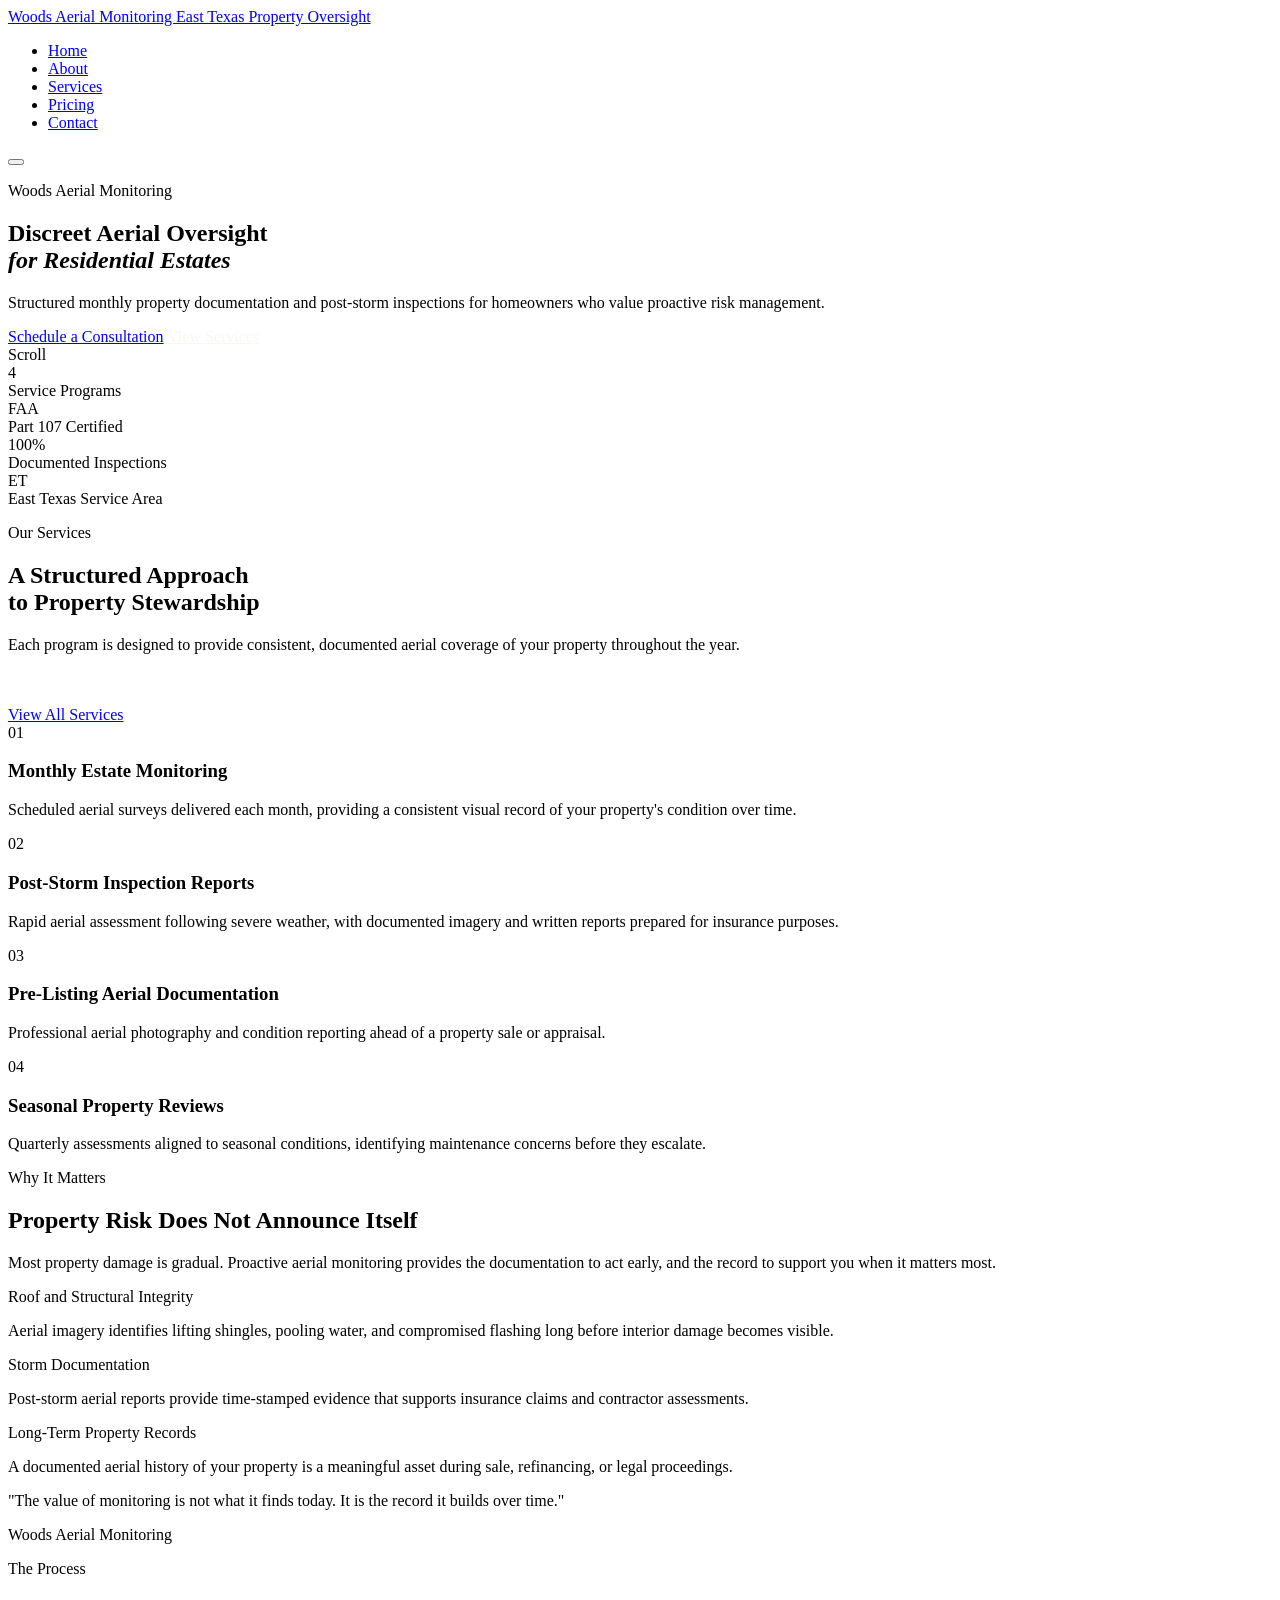
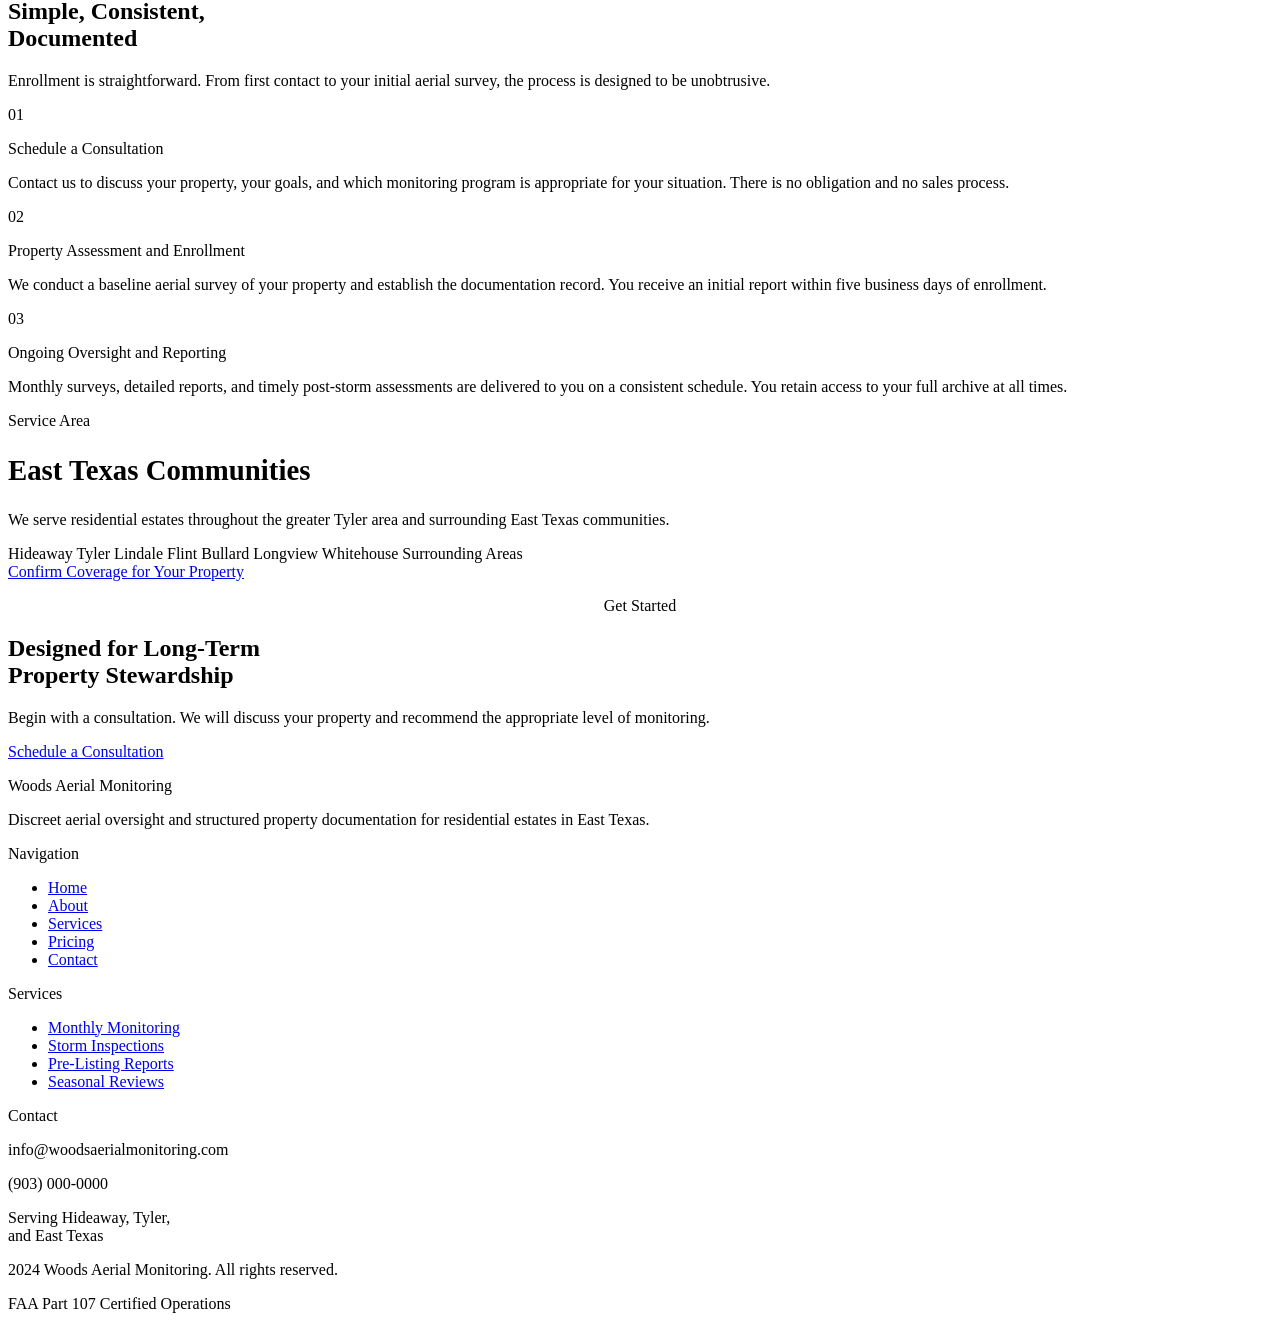
==== index.html @ ff358932 "Create index.html" ====
<!DOCTYPE html>
<html lang="en">
<head>
  <meta charset="UTF-8" />
  <meta name="viewport" content="width=device-width, initial-scale=1.0" />
  <title>Woods Aerial Monitoring | Aerial Property Oversight for East Texas Estates</title>
  <meta name="description" content="Structured monthly aerial monitoring, post-storm documentation, and estate-level property oversight for residential properties in East Texas." />
  <meta name="keywords" content="aerial property monitoring, drone inspection, East Texas, estate oversight, roof inspection, storm documentation" />
  <meta property="og:title" content="Woods Aerial Monitoring" />
  <meta property="og:description" content="Discreet aerial oversight for residential estates in East Texas." />
  <meta property="og:type" content="website" />
  <link rel="icon" type="image/svg+xml" href="data:image/svg+xml,<svg xmlns='http://www.w3.org/2000/svg' viewBox='0 0 32 32'><rect width='32' height='32' fill='%231a2332'/><text y='22' x='6' font-size='18' fill='%23f5f3ef' font-family='serif'>W</text></svg>" />
  <link rel="stylesheet" href="css/styles.css" />
</head>
<body>

  <!-- ============================================================
       NAVIGATION
       ============================================================ -->
  <nav class="site-nav" aria-label="Primary navigation">
    <div class="container">
      <div class="nav-inner">

        <a href="index.html" class="nav-logo">
          Woods Aerial Monitoring
          <span>East Texas Property Oversight</span>
        </a>

        <ul class="nav-links" role="list">
          <li><a href="index.html">Home</a></li>
          <li><a href="about.html">About</a></li>
          <li><a href="services.html">Services</a></li>
          <li><a href="pricing.html">Pricing</a></li>
          <li><a href="contact.html">Contact</a></li>
        </ul>

        <button class="nav-toggle" aria-label="Toggle navigation" aria-expanded="false">
          <span></span>
          <span></span>
          <span></span>
        </button>

      </div>
    </div>
  </nav>

  <!-- ============================================================
       HERO
       ============================================================ -->
  <section class="hero">
    <div class="container">
      <div class="hero-content">

        <p class="hero-eyebrow">Woods Aerial Monitoring</p>

        <h1 class="hero-headline">
          Discreet Aerial Oversight<br />
          <em>for Residential Estates</em>
        </h1>

        <p class="hero-sub">
          Structured monthly property documentation and post-storm inspections
          for homeowners who value proactive risk management.
        </p>

        <div class="hero-cta">
          <a href="contact.html" class="btn btn-light">Schedule a Consultation</a>
          <a href="services.html" class="btn btn-light" style="border-color: rgba(255,255,255,0.25); color: rgba(245,243,239,0.65);">View Services</a>
        </div>

      </div>
    </div>

    <div class="hero-scroll" aria-hidden="true">
      <div class="hero-scroll-line"></div>
      <span>Scroll</span>
    </div>
  </section>

  <!-- ============================================================
       OVERVIEW STRIP
       ============================================================ -->
  <section class="overview-strip">
    <div class="container">
      <div class="overview-grid stagger">

        <div class="overview-item">
          <div class="overview-number">4</div>
          <div class="overview-label">Service Programs</div>
        </div>

        <div class="overview-item">
          <div class="overview-number">FAA</div>
          <div class="overview-label">Part 107 Certified</div>
        </div>

        <div class="overview-item">
          <div class="overview-number">100%</div>
          <div class="overview-label">Documented Inspections</div>
        </div>

        <div class="overview-item">
          <div class="overview-number">ET</div>
          <div class="overview-label">East Texas Service Area</div>
        </div>

      </div>
    </div>
  </section>

  <!-- ============================================================
       SERVICES OVERVIEW
       ============================================================ -->
  <section class="services-summary">
    <div class="container">

      <div class="fade-up">
        <p class="section-label">Our Services</p>
        <div class="rule"></div>
        <h2 class="section-heading">A Structured Approach<br />to Property Stewardship</h2>
        <p class="section-subtext">
          Each program is designed to provide consistent, documented aerial
          coverage of your property throughout the year.
        </p>
        <br /><br />
        <a href="services.html" class="btn">View All Services</a>
      </div>

      <div class="services-grid stagger">

        <div class="service-card">
          <span class="service-card-number">01</span>
          <h3 class="service-card-title">Monthly Estate Monitoring</h3>
          <p class="service-card-desc">
            Scheduled aerial surveys delivered each month, providing a
            consistent visual record of your property's condition over time.
          </p>
        </div>

        <div class="service-card">
          <span class="service-card-number">02</span>
          <h3 class="service-card-title">Post-Storm Inspection Reports</h3>
          <p class="service-card-desc">
            Rapid aerial assessment following severe weather, with documented
            imagery and written reports prepared for insurance purposes.
          </p>
        </div>

        <div class="service-card">
          <span class="service-card-number">03</span>
          <h3 class="service-card-title">Pre-Listing Aerial Documentation</h3>
          <p class="service-card-desc">
            Professional aerial photography and condition reporting ahead of
            a property sale or appraisal.
          </p>
        </div>

        <div class="service-card">
          <span class="service-card-number">04</span>
          <h3 class="service-card-title">Seasonal Property Reviews</h3>
          <p class="service-card-desc">
            Quarterly assessments aligned to seasonal conditions, identifying
            maintenance concerns before they escalate.
          </p>
        </div>

      </div>

    </div>
  </section>

  <!-- ============================================================
       WHY MONITORING MATTERS
       ============================================================ -->
  <section class="why-matters">
    <div class="container">
      <div class="why-grid">

        <div class="fade-up">
          <p class="section-label">Why It Matters</p>
          <div class="rule"></div>
          <h2 class="section-heading">Property Risk Does Not Announce Itself</h2>
          <p class="section-subtext">
            Most property damage is gradual. Proactive aerial monitoring
            provides the documentation to act early, and the record to support
            you when it matters most.
          </p>

          <div class="why-points">

            <div class="why-point">
              <div class="why-point-marker"></div>
              <div>
                <p class="why-point-title">Roof and Structural Integrity</p>
                <p class="why-point-text">
                  Aerial imagery identifies lifting shingles, pooling water, and
                  compromised flashing long before interior damage becomes visible.
                </p>
              </div>
            </div>

            <div class="why-point">
              <div class="why-point-marker"></div>
              <div>
                <p class="why-point-title">Storm Documentation</p>
                <p class="why-point-text">
                  Post-storm aerial reports provide time-stamped evidence that
                  supports insurance claims and contractor assessments.
                </p>
              </div>
            </div>

            <div class="why-point">
              <div class="why-point-marker"></div>
              <div>
                <p class="why-point-title">Long-Term Property Records</p>
                <p class="why-point-text">
                  A documented aerial history of your property is a meaningful
                  asset during sale, refinancing, or legal proceedings.
                </p>
              </div>
            </div>

          </div>
        </div>

        <div class="why-visual fade-in">
          <div class="why-quote">
            <p class="why-quote-text">
              "The value of monitoring is not what it finds today.
              It is the record it builds over time."
            </p>
            <p class="why-quote-attr">Woods Aerial Monitoring</p>
          </div>
        </div>

      </div>
    </div>
  </section>

  <!-- ============================================================
       HOW IT WORKS
       ============================================================ -->
  <section class="how-it-works">
    <div class="container">

      <div class="fade-up">
        <p class="section-label">The Process</p>
        <div class="rule"></div>
        <h2 class="section-heading">Simple, Consistent,<br />Documented</h2>
        <p class="section-subtext">
          Enrollment is straightforward. From first contact to your initial
          aerial survey, the process is designed to be unobtrusive.
        </p>
      </div>

      <div class="steps stagger">

        <div class="step">
          <div class="step-num">01</div>
          <div>
            <p class="step-title">Schedule a Consultation</p>
            <p class="step-text">
              Contact us to discuss your property, your goals, and which
              monitoring program is appropriate for your situation. There is no
              obligation and no sales process.
            </p>
          </div>
        </div>

        <div class="step">
          <div class="step-num">02</div>
          <div>
            <p class="step-title">Property Assessment and Enrollment</p>
            <p class="step-text">
              We conduct a baseline aerial survey of your property and establish
              the documentation record. You receive an initial report within five
              business days of enrollment.
            </p>
          </div>
        </div>

        <div class="step">
          <div class="step-num">03</div>
          <div>
            <p class="step-title">Ongoing Oversight and Reporting</p>
            <p class="step-text">
              Monthly surveys, detailed reports, and timely post-storm
              assessments are delivered to you on a consistent schedule. You
              retain access to your full archive at all times.
            </p>
          </div>
        </div>

      </div>

    </div>
  </section>

  <!-- ============================================================
       SERVICE AREA
       ============================================================ -->
  <section class="service-area">
    <div class="container">
      <div class="service-area-inner fade-up">

        <div>
          <p class="section-label">Service Area</p>
          <div class="rule"></div>
          <h2 class="section-heading" style="font-size: 1.8rem;">East Texas Communities</h2>
          <p class="section-subtext">
            We serve residential estates throughout the greater Tyler area and
            surrounding East Texas communities.
          </p>
          <div class="service-area-communities">
            <span class="community-tag">Hideaway</span>
            <span class="community-tag">Tyler</span>
            <span class="community-tag">Lindale</span>
            <span class="community-tag">Flint</span>
            <span class="community-tag">Bullard</span>
            <span class="community-tag">Longview</span>
            <span class="community-tag">Whitehouse</span>
            <span class="community-tag">Surrounding Areas</span>
          </div>
        </div>

        <div>
          <a href="contact.html" class="btn">Confirm Coverage for Your Property</a>
        </div>

      </div>
    </div>
  </section>

  <!-- ============================================================
       HOME CTA
       ============================================================ -->
  <section class="home-cta">
    <div class="container fade-up">
      <p class="section-label" style="text-align:center;">Get Started</p>
      <h2 class="section-heading">Designed for Long-Term<br />Property Stewardship</h2>
      <p class="section-subtext">
        Begin with a consultation. We will discuss your property and
        recommend the appropriate level of monitoring.
      </p>
      <a href="contact.html" class="btn btn-light">Schedule a Consultation</a>
    </div>
  </section>

  <!-- ============================================================
       FOOTER
       ============================================================ -->
  <footer class="site-footer">
    <div class="container">

      <div class="footer-top">

        <div>
          <p class="footer-brand">Woods Aerial Monitoring</p>
          <p class="footer-tagline">
            Discreet aerial oversight and structured property documentation
            for residential estates in East Texas.
          </p>
        </div>

        <div>
          <p class="footer-col-heading">Navigation</p>
          <ul class="footer-links">
            <li><a href="index.html">Home</a></li>
            <li><a href="about.html">About</a></li>
            <li><a href="services.html">Services</a></li>
            <li><a href="pricing.html">Pricing</a></li>
            <li><a href="contact.html">Contact</a></li>
          </ul>
        </div>

        <div>
          <p class="footer-col-heading">Services</p>
          <ul class="footer-links">
            <li><a href="services.html">Monthly Monitoring</a></li>
            <li><a href="services.html">Storm Inspections</a></li>
            <li><a href="services.html">Pre-Listing Reports</a></li>
            <li><a href="services.html">Seasonal Reviews</a></li>
          </ul>
        </div>

        <div>
          <p class="footer-col-heading">Contact</p>
          <p class="footer-contact-item">info@woodsaerialmonitoring.com</p>
          <p class="footer-contact-item">(903) 000-0000</p>
          <p class="footer-contact-item">Serving Hideaway, Tyler,<br />and East Texas</p>
        </div>

      </div>

      <div class="footer-bottom">
        <p class="footer-copy">2024 Woods Aerial Monitoring. All rights reserved.</p>
        <p class="footer-cert">FAA Part 107 Certified Operations</p>
      </div>

    </div>
  </footer>

  <script src="js/main.js"></script>
</body>
</html>
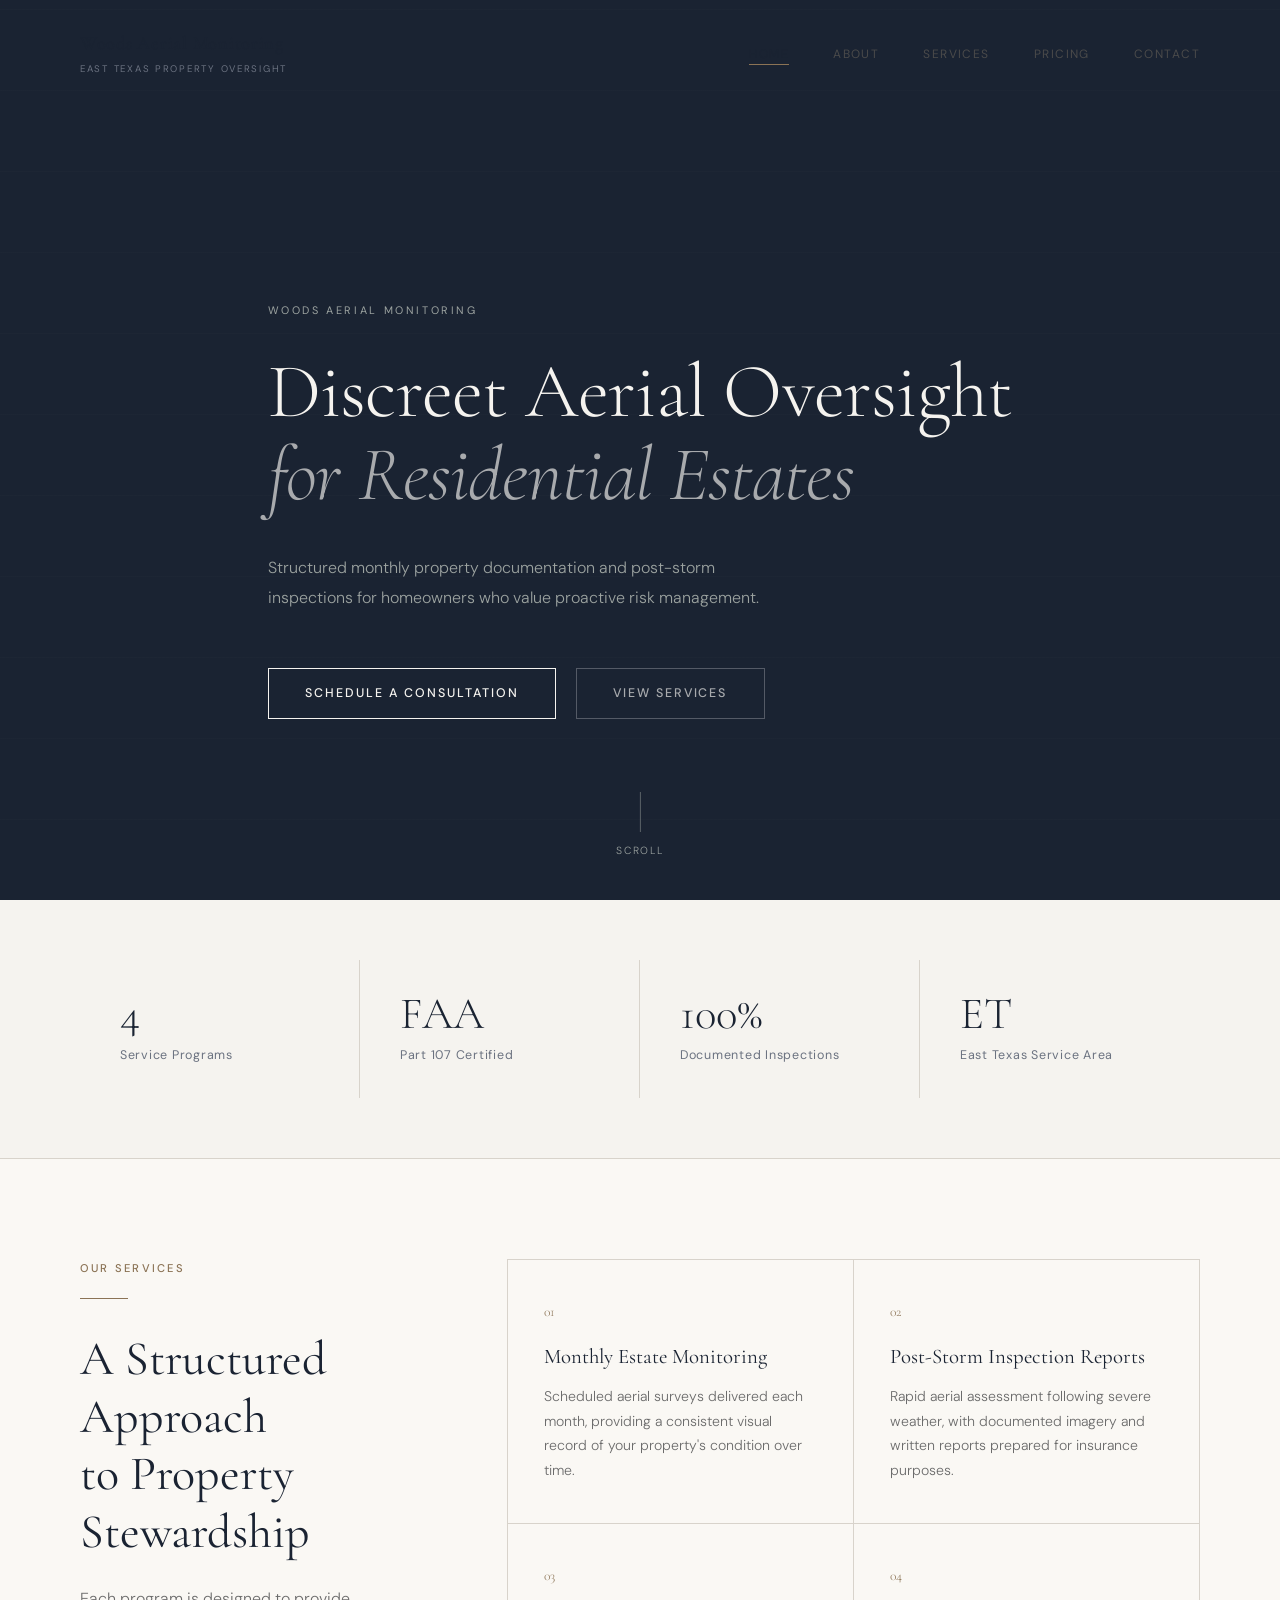
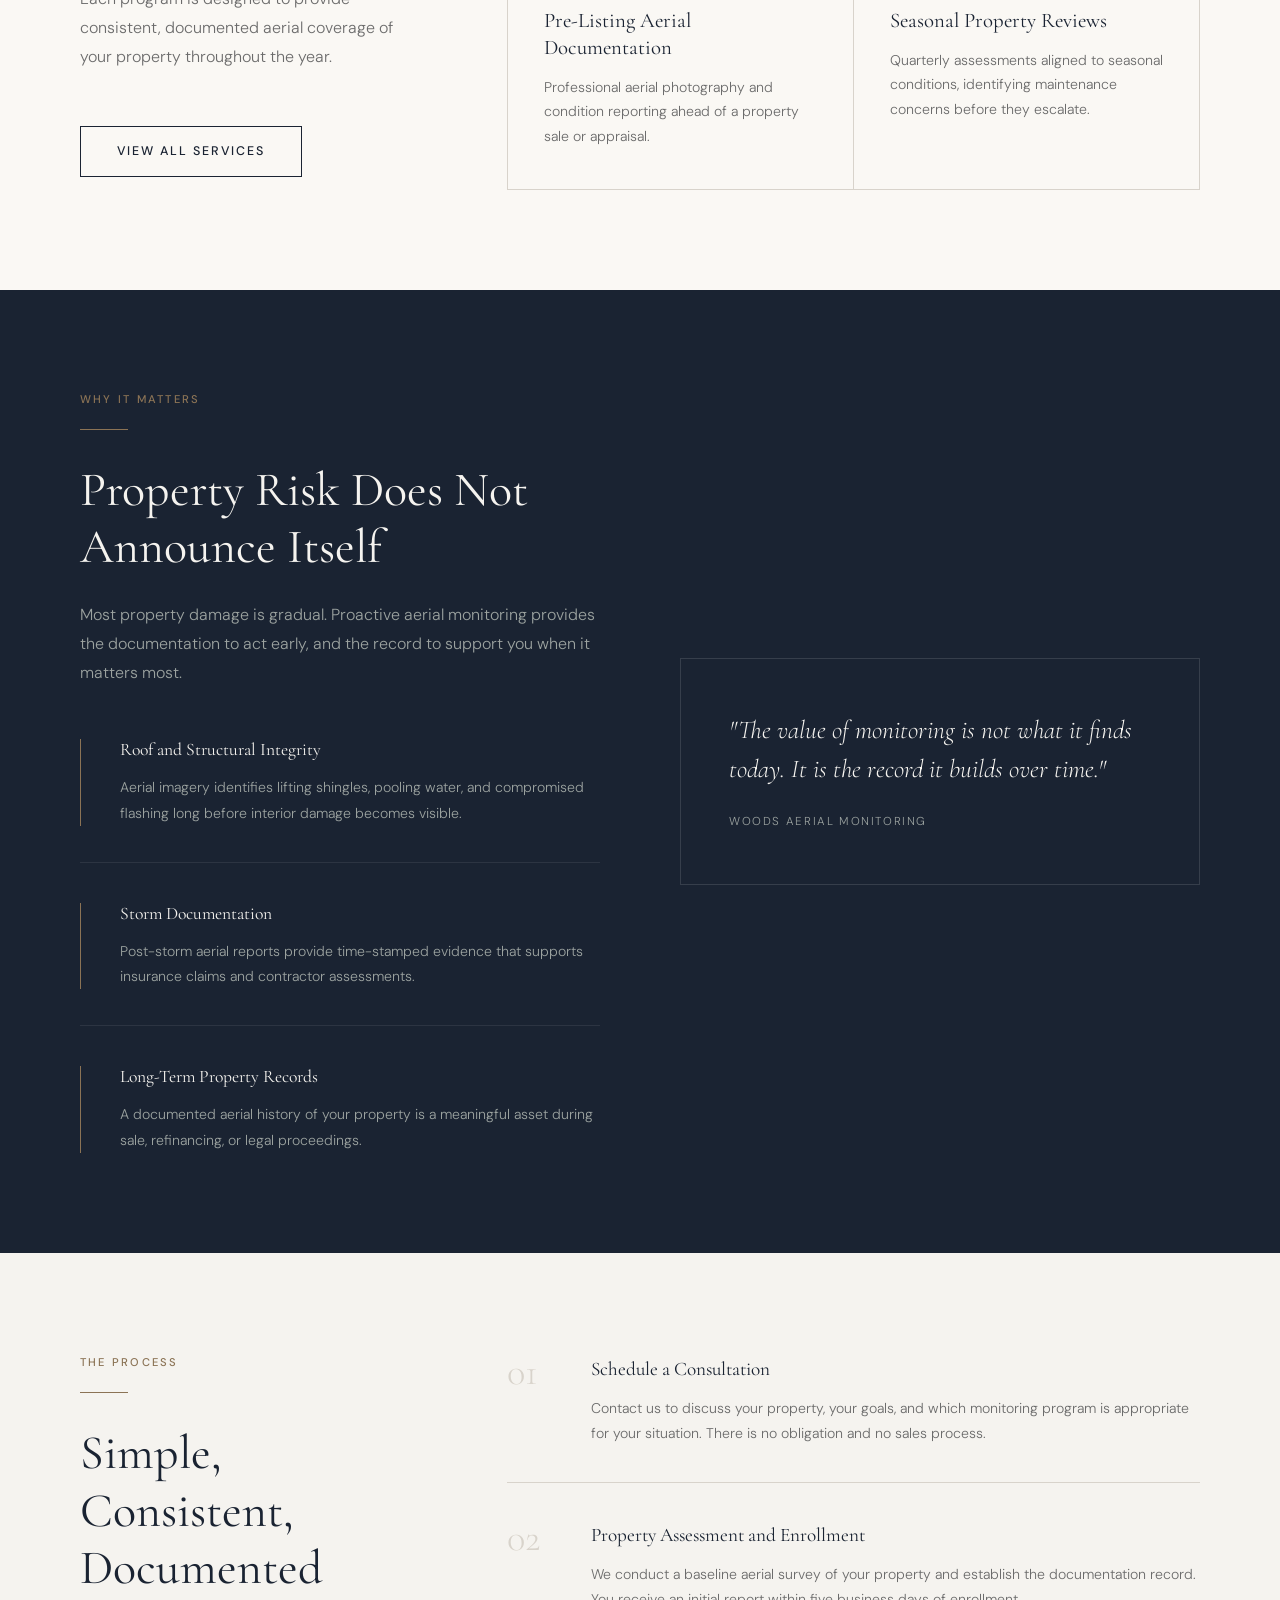
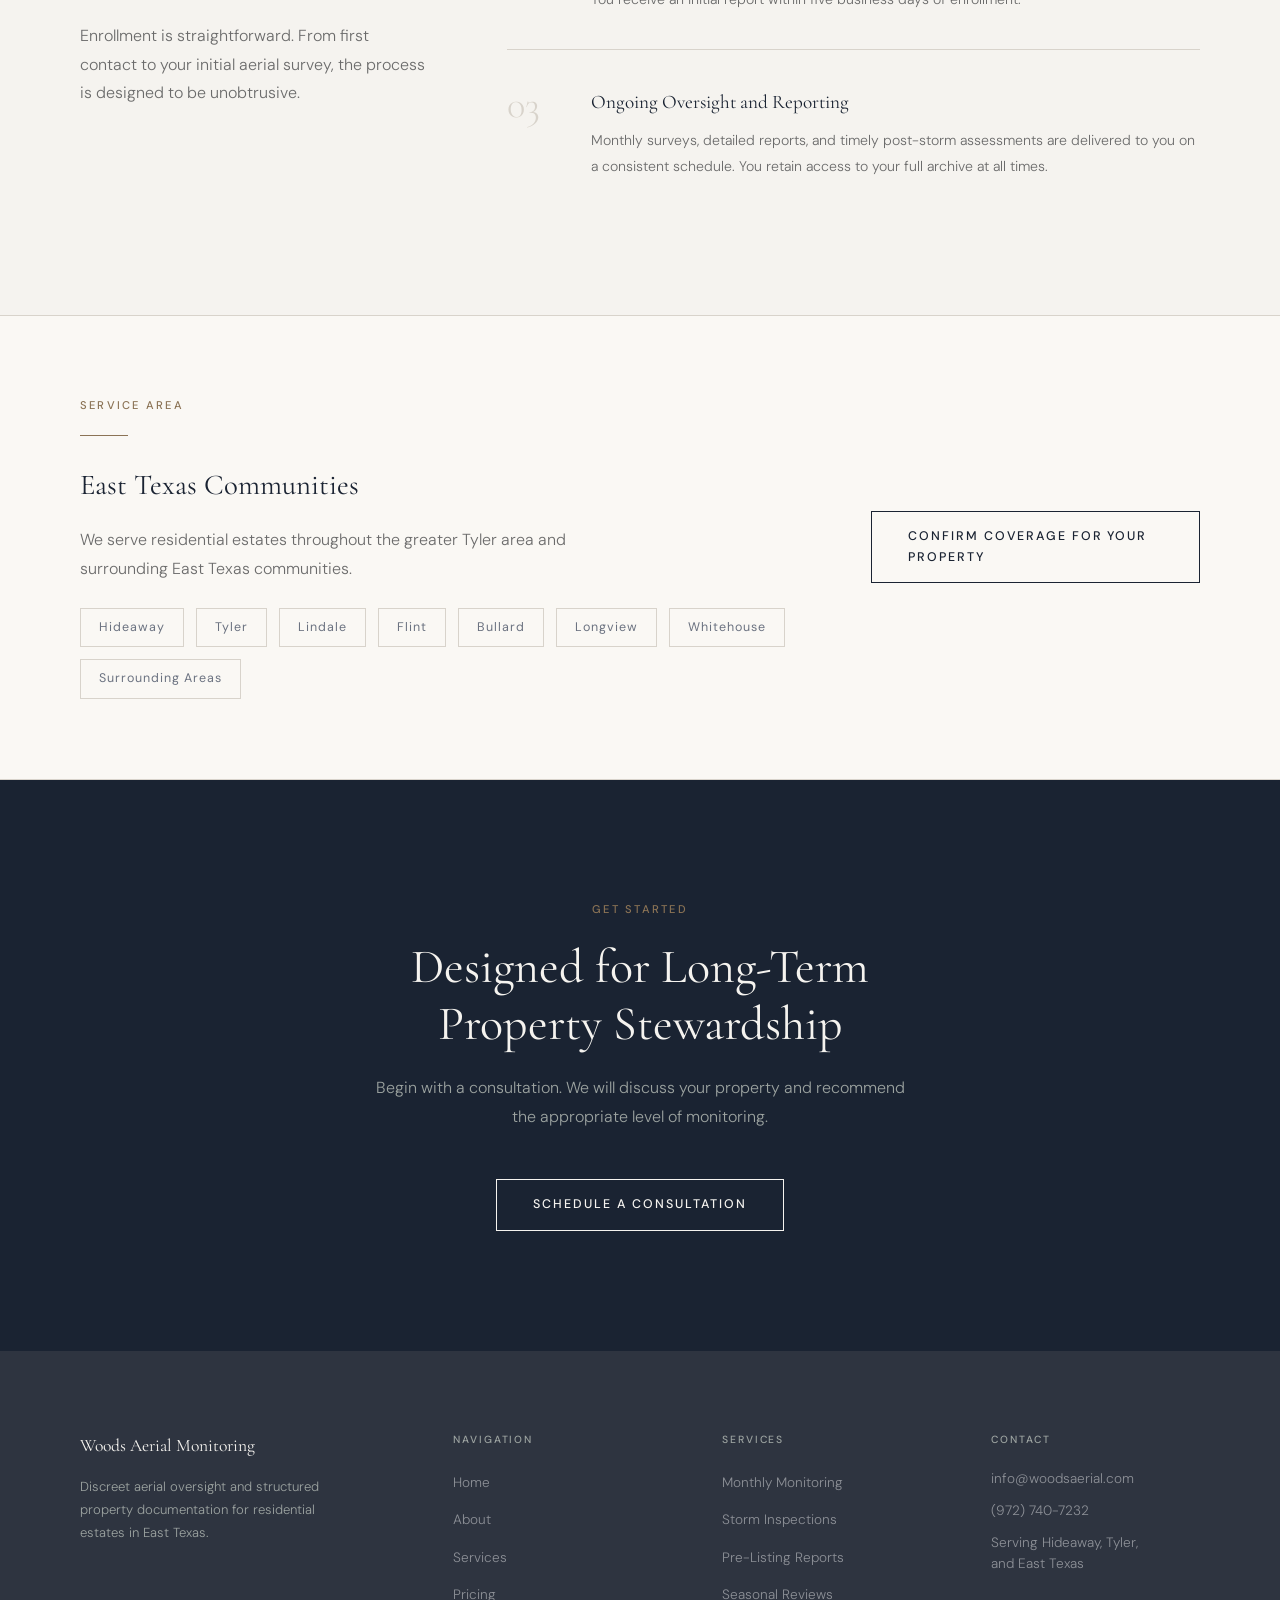
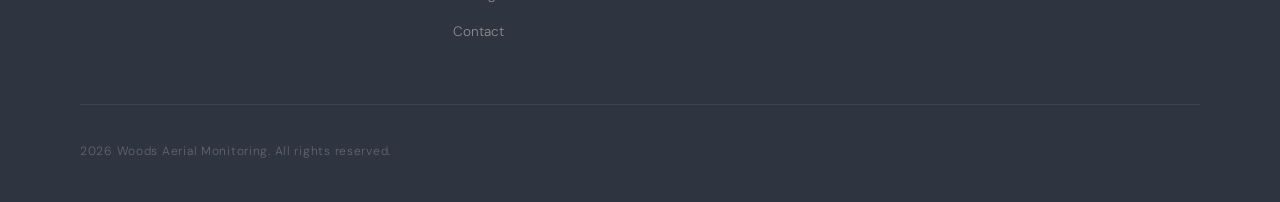
==== commit ea8008be: "Update index.html" ====
--- a/index.html
+++ b/index.html
@@ -386,16 +386,15 @@
 
         <div>
           <p class="footer-col-heading">Contact</p>
-          <p class="footer-contact-item">info@woodsaerialmonitoring.com</p>
-          <p class="footer-contact-item">(903) 000-0000</p>
+          <p class="footer-contact-item">info@woodsaerial.com</p>
+          <p class="footer-contact-item">(972) 740-7232</p>
           <p class="footer-contact-item">Serving Hideaway, Tyler,<br />and East Texas</p>
         </div>
 
       </div>
 
       <div class="footer-bottom">
-        <p class="footer-copy">2024 Woods Aerial Monitoring. All rights reserved.</p>
-        <p class="footer-cert">FAA Part 107 Certified Operations</p>
+        <p class="footer-copy">2026 Woods Aerial Monitoring. All rights reserved.</p>
       </div>
 
     </div>
--- a/css/styles.css
+++ b/css/styles.css
@@ -0,0 +1,1418 @@
+/* ============================================================
+   Woods Aerial Monitoring -- Stylesheet
+   Palette: Deep Navy, Charcoal, Warm Off-White, Muted Stone
+   Fonts: Cormorant Garamond (headings) + DM Sans (body)
+   ============================================================ */
+
+@import url('https://fonts.googleapis.com/css2?family=Cormorant+Garamond:ital,wght@0,300;0,400;0,500;0,600;1,300;1,400&family=DM+Sans:wght@300;400;500&display=swap');
+
+/* ---- Custom Properties ---- */
+:root {
+  --navy:       #1a2332;
+  --charcoal:   #2e3440;
+  --stone:      #6b7280;
+  --warm-gray:  #9ca3a0;
+  --off-white:  #f5f3ef;
+  --cream:      #faf8f4;
+  --rule:       #d8d3cb;
+  --accent:     #8b7355;
+  --text-dark:  #1a1a1a;
+  --text-mid:   #4a4a4a;
+  --text-light: #6b6b6b;
+
+  --serif: 'Cormorant Garamond', Georgia, serif;
+  --sans:  'DM Sans', system-ui, sans-serif;
+
+  --max-width: 1200px;
+  --section-padding: 100px 0;
+  --transition: 0.35s ease;
+}
+
+/* ---- Reset ---- */
+*, *::before, *::after {
+  box-sizing: border-box;
+  margin: 0;
+  padding: 0;
+}
+
+html {
+  scroll-behavior: smooth;
+  font-size: 16px;
+}
+
+body {
+  font-family: var(--sans);
+  font-weight: 300;
+  color: var(--text-dark);
+  background-color: var(--cream);
+  line-height: 1.7;
+  -webkit-font-smoothing: antialiased;
+}
+
+img {
+  max-width: 100%;
+  display: block;
+}
+
+a {
+  color: inherit;
+  text-decoration: none;
+}
+
+ul {
+  list-style: none;
+}
+
+/* ---- Utility ---- */
+.container {
+  max-width: var(--max-width);
+  margin: 0 auto;
+  padding: 0 40px;
+}
+
+.section-label {
+  font-family: var(--sans);
+  font-size: 0.70rem;
+  font-weight: 500;
+  letter-spacing: 0.20em;
+  text-transform: uppercase;
+  color: var(--accent);
+  margin-bottom: 20px;
+}
+
+.section-heading {
+  font-family: var(--serif);
+  font-size: clamp(2rem, 4vw, 3rem);
+  font-weight: 400;
+  line-height: 1.2;
+  color: var(--navy);
+  margin-bottom: 24px;
+}
+
+.section-subtext {
+  font-size: 1rem;
+  color: var(--text-light);
+  max-width: 540px;
+  line-height: 1.8;
+}
+
+.rule {
+  width: 48px;
+  height: 1px;
+  background: var(--accent);
+  margin-bottom: 32px;
+}
+
+/* ---- Buttons ---- */
+.btn {
+  display: inline-block;
+  font-family: var(--sans);
+  font-size: 0.78rem;
+  font-weight: 500;
+  letter-spacing: 0.16em;
+  text-transform: uppercase;
+  padding: 14px 36px;
+  border: 1px solid var(--navy);
+  color: var(--navy);
+  background: transparent;
+  cursor: pointer;
+  transition: background var(--transition), color var(--transition);
+}
+
+.btn:hover {
+  background: var(--navy);
+  color: var(--off-white);
+}
+
+.btn-light {
+  border-color: var(--off-white);
+  color: var(--off-white);
+}
+
+.btn-light:hover {
+  background: var(--off-white);
+  color: var(--navy);
+}
+
+.btn-filled {
+  background: var(--navy);
+  color: var(--off-white);
+}
+
+.btn-filled:hover {
+  background: var(--charcoal);
+}
+
+/* ============================================================
+   NAVIGATION
+   ============================================================ */
+.site-nav {
+  position: fixed;
+  top: 0;
+  left: 0;
+  right: 0;
+  z-index: 1000;
+  padding: 28px 0;
+  transition: background var(--transition), padding var(--transition), border-bottom var(--transition);
+}
+
+.site-nav.scrolled {
+  background: rgba(250, 248, 244, 0.97);
+  padding: 18px 0;
+  border-bottom: 1px solid var(--rule);
+}
+
+.nav-inner {
+  display: flex;
+  align-items: center;
+  justify-content: space-between;
+}
+
+.nav-logo {
+  font-family: var(--serif);
+  font-size: 1.15rem;
+  font-weight: 500;
+  letter-spacing: 0.04em;
+  color: var(--navy);
+}
+
+.nav-logo span {
+  display: block;
+  font-family: var(--sans);
+  font-size: 0.60rem;
+  font-weight: 400;
+  letter-spacing: 0.18em;
+  text-transform: uppercase;
+  color: var(--stone);
+  margin-top: 2px;
+}
+
+.nav-links {
+  display: flex;
+  gap: 44px;
+  align-items: center;
+}
+
+.nav-links a {
+  font-family: var(--sans);
+  font-size: 0.75rem;
+  font-weight: 400;
+  letter-spacing: 0.12em;
+  text-transform: uppercase;
+  color: var(--text-mid);
+  transition: color var(--transition);
+  position: relative;
+}
+
+.nav-links a::after {
+  content: '';
+  position: absolute;
+  bottom: -3px;
+  left: 0;
+  width: 0;
+  height: 1px;
+  background: var(--accent);
+  transition: width var(--transition);
+}
+
+.nav-links a:hover {
+  color: var(--navy);
+}
+
+.nav-links a:hover::after {
+  width: 100%;
+}
+
+.nav-links a.active {
+  color: var(--navy);
+}
+
+.nav-links a.active::after {
+  width: 100%;
+}
+
+/* Mobile nav toggle */
+.nav-toggle {
+  display: none;
+  flex-direction: column;
+  gap: 5px;
+  cursor: pointer;
+  background: none;
+  border: none;
+  padding: 4px;
+}
+
+.nav-toggle span {
+  display: block;
+  width: 24px;
+  height: 1px;
+  background: var(--navy);
+  transition: transform var(--transition), opacity var(--transition);
+}
+
+/* ============================================================
+   HERO
+   ============================================================ */
+.hero {
+  min-height: 100vh;
+  background-color: var(--navy);
+  display: flex;
+  align-items: center;
+  position: relative;
+  overflow: hidden;
+}
+
+/* Subtle texture overlay */
+.hero::before {
+  content: '';
+  position: absolute;
+  inset: 0;
+  background-image:
+    repeating-linear-gradient(
+      0deg,
+      transparent,
+      transparent 80px,
+      rgba(255,255,255,0.012) 80px,
+      rgba(255,255,255,0.012) 81px
+    );
+  pointer-events: none;
+}
+
+.hero-content {
+  position: relative;
+  z-index: 1;
+  padding-top: 120px;
+}
+
+.hero-eyebrow {
+  font-family: var(--sans);
+  font-size: 0.68rem;
+  font-weight: 400;
+  letter-spacing: 0.24em;
+  text-transform: uppercase;
+  color: var(--warm-gray);
+  margin-bottom: 32px;
+}
+
+.hero-headline {
+  font-family: var(--serif);
+  font-size: clamp(3rem, 6vw, 5.5rem);
+  font-weight: 300;
+  line-height: 1.08;
+  color: var(--off-white);
+  max-width: 760px;
+  margin-bottom: 36px;
+  letter-spacing: -0.01em;
+}
+
+.hero-headline em {
+  font-style: italic;
+  color: rgba(245, 243, 239, 0.65);
+}
+
+.hero-sub {
+  font-size: 1rem;
+  font-weight: 300;
+  color: var(--warm-gray);
+  max-width: 500px;
+  line-height: 1.85;
+  margin-bottom: 56px;
+}
+
+.hero-cta {
+  display: flex;
+  gap: 20px;
+  align-items: center;
+  flex-wrap: wrap;
+}
+
+.hero-scroll {
+  position: absolute;
+  bottom: 40px;
+  left: 50%;
+  transform: translateX(-50%);
+  display: flex;
+  flex-direction: column;
+  align-items: center;
+  gap: 10px;
+  color: var(--warm-gray);
+  font-size: 0.65rem;
+  letter-spacing: 0.18em;
+  text-transform: uppercase;
+}
+
+.hero-scroll-line {
+  width: 1px;
+  height: 40px;
+  background: var(--warm-gray);
+  opacity: 0.5;
+  animation: scrollPulse 2.4s ease-in-out infinite;
+}
+
+@keyframes scrollPulse {
+  0%, 100% { opacity: 0.2; transform: scaleY(1); }
+  50% { opacity: 0.6; transform: scaleY(0.7); }
+}
+
+/* ============================================================
+   OVERVIEW STRIP
+   ============================================================ */
+.overview-strip {
+  background: var(--off-white);
+  border-bottom: 1px solid var(--rule);
+  padding: 60px 0;
+}
+
+.overview-grid {
+  display: grid;
+  grid-template-columns: repeat(4, 1fr);
+  gap: 0;
+}
+
+.overview-item {
+  padding: 32px 40px;
+  border-right: 1px solid var(--rule);
+}
+
+.overview-item:last-child {
+  border-right: none;
+}
+
+.overview-number {
+  font-family: var(--serif);
+  font-size: 2.8rem;
+  font-weight: 300;
+  color: var(--navy);
+  line-height: 1;
+  margin-bottom: 8px;
+}
+
+.overview-label {
+  font-size: 0.78rem;
+  font-weight: 400;
+  color: var(--stone);
+  letter-spacing: 0.06em;
+}
+
+/* ============================================================
+   SERVICES SUMMARY (Home)
+   ============================================================ */
+.services-summary {
+  padding: var(--section-padding);
+  background: var(--cream);
+}
+
+.services-summary .container {
+  display: grid;
+  grid-template-columns: 1fr 2fr;
+  gap: 80px;
+  align-items: start;
+}
+
+.services-grid {
+  display: grid;
+  grid-template-columns: 1fr 1fr;
+  gap: 1px;
+  background: var(--rule);
+  border: 1px solid var(--rule);
+}
+
+.service-card {
+  background: var(--cream);
+  padding: 40px 36px;
+  transition: background var(--transition);
+}
+
+.service-card:hover {
+  background: var(--off-white);
+}
+
+.service-card-number {
+  font-family: var(--serif);
+  font-size: 0.85rem;
+  color: var(--accent);
+  margin-bottom: 20px;
+  display: block;
+}
+
+.service-card-title {
+  font-family: var(--serif);
+  font-size: 1.3rem;
+  font-weight: 400;
+  color: var(--navy);
+  margin-bottom: 14px;
+  line-height: 1.3;
+}
+
+.service-card-desc {
+  font-size: 0.88rem;
+  color: var(--text-light);
+  line-height: 1.75;
+}
+
+/* ============================================================
+   WHY IT MATTERS
+   ============================================================ */
+.why-matters {
+  padding: var(--section-padding);
+  background: var(--navy);
+  color: var(--off-white);
+}
+
+.why-matters .section-heading {
+  color: var(--off-white);
+}
+
+.why-matters .section-subtext {
+  color: var(--warm-gray);
+}
+
+.why-matters .rule {
+  background: var(--accent);
+}
+
+.why-grid {
+  display: grid;
+  grid-template-columns: 1fr 1fr;
+  gap: 80px;
+  align-items: center;
+}
+
+.why-points {
+  display: flex;
+  flex-direction: column;
+  gap: 36px;
+  margin-top: 48px;
+}
+
+.why-point {
+  display: grid;
+  grid-template-columns: 20px 1fr;
+  gap: 20px;
+  padding-bottom: 36px;
+  border-bottom: 1px solid rgba(255,255,255,0.08);
+}
+
+.why-point:last-child {
+  border-bottom: none;
+  padding-bottom: 0;
+}
+
+.why-point-marker {
+  width: 1px;
+  background: var(--accent);
+  margin-top: 4px;
+}
+
+.why-point-title {
+  font-family: var(--serif);
+  font-size: 1.1rem;
+  font-weight: 400;
+  color: var(--off-white);
+  margin-bottom: 10px;
+}
+
+.why-point-text {
+  font-size: 0.88rem;
+  color: var(--warm-gray);
+  line-height: 1.8;
+}
+
+.why-visual {
+  position: relative;
+}
+
+.why-quote {
+  border: 1px solid rgba(255,255,255,0.12);
+  padding: 52px 48px;
+}
+
+.why-quote-text {
+  font-family: var(--serif);
+  font-size: 1.6rem;
+  font-weight: 300;
+  font-style: italic;
+  color: var(--off-white);
+  line-height: 1.5;
+  margin-bottom: 24px;
+}
+
+.why-quote-attr {
+  font-size: 0.72rem;
+  letter-spacing: 0.14em;
+  text-transform: uppercase;
+  color: var(--warm-gray);
+}
+
+/* ============================================================
+   HOW IT WORKS
+   ============================================================ */
+.how-it-works {
+  padding: var(--section-padding);
+  background: var(--off-white);
+}
+
+.how-it-works .container {
+  display: grid;
+  grid-template-columns: 1fr 2fr;
+  gap: 80px;
+  align-items: start;
+}
+
+.steps {
+  display: flex;
+  flex-direction: column;
+  gap: 0;
+}
+
+.step {
+  display: grid;
+  grid-template-columns: 60px 1fr;
+  gap: 24px;
+  padding: 36px 0;
+  border-bottom: 1px solid var(--rule);
+}
+
+.step:first-child {
+  padding-top: 0;
+}
+
+.step:last-child {
+  border-bottom: none;
+}
+
+.step-num {
+  font-family: var(--serif);
+  font-size: 2.4rem;
+  font-weight: 300;
+  color: var(--rule);
+  line-height: 1;
+}
+
+.step-title {
+  font-family: var(--serif);
+  font-size: 1.2rem;
+  font-weight: 400;
+  color: var(--navy);
+  margin-bottom: 10px;
+}
+
+.step-text {
+  font-size: 0.88rem;
+  color: var(--text-light);
+  line-height: 1.8;
+}
+
+/* ============================================================
+   SERVICE AREA
+   ============================================================ */
+.service-area {
+  padding: 80px 0;
+  background: var(--cream);
+  border-top: 1px solid var(--rule);
+  border-bottom: 1px solid var(--rule);
+}
+
+.service-area-inner {
+  display: flex;
+  align-items: center;
+  justify-content: space-between;
+  gap: 60px;
+}
+
+.service-area-communities {
+  display: flex;
+  flex-wrap: wrap;
+  gap: 12px;
+  margin-top: 24px;
+}
+
+.community-tag {
+  font-size: 0.78rem;
+  font-weight: 400;
+  letter-spacing: 0.08em;
+  color: var(--stone);
+  border: 1px solid var(--rule);
+  padding: 8px 18px;
+}
+
+/* ============================================================
+   HOME CTA
+   ============================================================ */
+.home-cta {
+  padding: 120px 0;
+  background: var(--navy);
+  text-align: center;
+}
+
+.home-cta .section-heading {
+  color: var(--off-white);
+  max-width: 600px;
+  margin: 0 auto 20px;
+}
+
+.home-cta .section-subtext {
+  color: var(--warm-gray);
+  margin: 0 auto 48px;
+  text-align: center;
+}
+
+/* ============================================================
+   ABOUT PAGE
+   ============================================================ */
+.page-hero {
+  padding: 180px 0 100px;
+  background: var(--navy);
+}
+
+.page-hero-label {
+  font-size: 0.68rem;
+  font-weight: 400;
+  letter-spacing: 0.24em;
+  text-transform: uppercase;
+  color: var(--warm-gray);
+  margin-bottom: 28px;
+}
+
+.page-hero-heading {
+  font-family: var(--serif);
+  font-size: clamp(2.4rem, 5vw, 4rem);
+  font-weight: 300;
+  color: var(--off-white);
+  line-height: 1.15;
+  max-width: 640px;
+}
+
+.about-intro {
+  padding: 100px 0;
+  background: var(--cream);
+}
+
+.about-intro-grid {
+  display: grid;
+  grid-template-columns: 1fr 1fr;
+  gap: 100px;
+  align-items: start;
+}
+
+.about-body {
+  font-size: 1rem;
+  color: var(--text-mid);
+  line-height: 1.9;
+}
+
+.about-body p + p {
+  margin-top: 24px;
+}
+
+.about-credentials {
+  border-top: 1px solid var(--rule);
+  padding-top: 40px;
+  margin-top: 40px;
+}
+
+.credential-item {
+  padding: 20px 0;
+  border-bottom: 1px solid var(--rule);
+  display: flex;
+  justify-content: space-between;
+  align-items: center;
+}
+
+.credential-title {
+  font-family: var(--serif);
+  font-size: 1rem;
+  color: var(--navy);
+}
+
+.credential-detail {
+  font-size: 0.78rem;
+  color: var(--stone);
+  letter-spacing: 0.08em;
+}
+
+.about-values {
+  padding: 100px 0;
+  background: var(--off-white);
+}
+
+.values-grid {
+  display: grid;
+  grid-template-columns: repeat(3, 1fr);
+  gap: 1px;
+  background: var(--rule);
+  border: 1px solid var(--rule);
+  margin-top: 60px;
+}
+
+.value-card {
+  background: var(--off-white);
+  padding: 48px 40px;
+}
+
+.value-title {
+  font-family: var(--serif);
+  font-size: 1.2rem;
+  font-weight: 400;
+  color: var(--navy);
+  margin-bottom: 16px;
+}
+
+.value-text {
+  font-size: 0.88rem;
+  color: var(--text-light);
+  line-height: 1.8;
+}
+
+/* ============================================================
+   SERVICES PAGE
+   ============================================================ */
+.services-list {
+  padding: 100px 0;
+  background: var(--cream);
+}
+
+.service-block {
+  display: grid;
+  grid-template-columns: 1fr 2fr;
+  gap: 80px;
+  padding: 80px 0;
+  border-bottom: 1px solid var(--rule);
+  align-items: start;
+}
+
+.service-block:first-child {
+  padding-top: 0;
+}
+
+.service-block:last-child {
+  border-bottom: none;
+}
+
+.service-block-meta {
+  position: sticky;
+  top: 120px;
+}
+
+.service-block-number {
+  font-family: var(--serif);
+  font-size: 3.5rem;
+  font-weight: 300;
+  color: var(--rule);
+  line-height: 1;
+  margin-bottom: 20px;
+}
+
+.service-block-title {
+  font-family: var(--serif);
+  font-size: 1.8rem;
+  font-weight: 400;
+  color: var(--navy);
+  line-height: 1.25;
+}
+
+.service-block-content {
+}
+
+.service-block-desc {
+  font-size: 1rem;
+  color: var(--text-mid);
+  line-height: 1.85;
+  margin-bottom: 40px;
+}
+
+.service-includes {
+  margin-bottom: 36px;
+}
+
+.service-includes-heading {
+  font-size: 0.68rem;
+  font-weight: 500;
+  letter-spacing: 0.18em;
+  text-transform: uppercase;
+  color: var(--accent);
+  margin-bottom: 16px;
+}
+
+.service-includes-list {
+  display: flex;
+  flex-direction: column;
+  gap: 10px;
+}
+
+.service-includes-list li {
+  font-size: 0.88rem;
+  color: var(--text-mid);
+  padding-left: 20px;
+  position: relative;
+  line-height: 1.6;
+}
+
+.service-includes-list li::before {
+  content: '';
+  position: absolute;
+  left: 0;
+  top: 10px;
+  width: 8px;
+  height: 1px;
+  background: var(--accent);
+}
+
+.service-why {
+  background: var(--off-white);
+  border: 1px solid var(--rule);
+  padding: 32px 36px;
+}
+
+.service-why-heading {
+  font-family: var(--serif);
+  font-size: 1rem;
+  font-weight: 400;
+  color: var(--navy);
+  margin-bottom: 12px;
+}
+
+.service-why-text {
+  font-size: 0.88rem;
+  color: var(--text-light);
+  line-height: 1.8;
+}
+
+/* ============================================================
+   PRICING PAGE
+   ============================================================ */
+.pricing-intro {
+  padding: 100px 0 60px;
+  background: var(--cream);
+}
+
+.pricing-section {
+  padding: 40px 0 100px;
+  background: var(--cream);
+}
+
+.pricing-grid {
+  display: grid;
+  grid-template-columns: repeat(3, 1fr);
+  gap: 1px;
+  background: var(--rule);
+  border: 1px solid var(--rule);
+}
+
+.pricing-card {
+  background: var(--cream);
+  padding: 52px 44px;
+  position: relative;
+  transition: background var(--transition);
+}
+
+.pricing-card.featured {
+  background: var(--navy);
+}
+
+.pricing-card:hover {
+  background: var(--off-white);
+}
+
+.pricing-card.featured:hover {
+  background: var(--charcoal);
+}
+
+.pricing-tier {
+  font-size: 0.68rem;
+  font-weight: 500;
+  letter-spacing: 0.20em;
+  text-transform: uppercase;
+  color: var(--accent);
+  margin-bottom: 24px;
+}
+
+.pricing-card.featured .pricing-tier {
+  color: var(--warm-gray);
+}
+
+.pricing-price {
+  font-family: var(--serif);
+  font-size: 3rem;
+  font-weight: 300;
+  color: var(--navy);
+  line-height: 1;
+  margin-bottom: 4px;
+}
+
+.pricing-card.featured .pricing-price {
+  color: var(--off-white);
+}
+
+.pricing-period {
+  font-size: 0.78rem;
+  color: var(--stone);
+  margin-bottom: 32px;
+}
+
+.pricing-card.featured .pricing-period {
+  color: var(--warm-gray);
+}
+
+.pricing-divider {
+  width: 100%;
+  height: 1px;
+  background: var(--rule);
+  margin-bottom: 32px;
+}
+
+.pricing-card.featured .pricing-divider {
+  background: rgba(255,255,255,0.12);
+}
+
+.pricing-features {
+  display: flex;
+  flex-direction: column;
+  gap: 12px;
+  margin-bottom: 40px;
+}
+
+.pricing-features li {
+  font-size: 0.85rem;
+  color: var(--text-mid);
+  padding-left: 20px;
+  position: relative;
+  line-height: 1.5;
+}
+
+.pricing-card.featured .pricing-features li {
+  color: var(--warm-gray);
+}
+
+.pricing-features li::before {
+  content: '';
+  position: absolute;
+  left: 0;
+  top: 9px;
+  width: 8px;
+  height: 1px;
+  background: var(--accent);
+}
+
+.pricing-note {
+  padding: 60px 0;
+  border-top: 1px solid var(--rule);
+  margin-top: 60px;
+}
+
+.pricing-note-inner {
+  display: grid;
+  grid-template-columns: 1fr 1fr;
+  gap: 80px;
+  align-items: center;
+}
+
+.pricing-note-text {
+  font-size: 0.92rem;
+  color: var(--text-light);
+  line-height: 1.85;
+}
+
+.pricing-note-text p + p {
+  margin-top: 16px;
+}
+
+/* ============================================================
+   CONTACT PAGE
+   ============================================================ */
+.contact-section {
+  padding: 100px 0;
+  background: var(--cream);
+}
+
+.contact-grid {
+  display: grid;
+  grid-template-columns: 1fr 1.5fr;
+  gap: 100px;
+  align-items: start;
+}
+
+.contact-info-item {
+  margin-bottom: 36px;
+}
+
+.contact-info-label {
+  font-size: 0.68rem;
+  font-weight: 500;
+  letter-spacing: 0.18em;
+  text-transform: uppercase;
+  color: var(--accent);
+  margin-bottom: 8px;
+}
+
+.contact-info-value {
+  font-size: 0.95rem;
+  color: var(--text-mid);
+  line-height: 1.7;
+}
+
+.contact-area-text {
+  font-size: 0.88rem;
+  color: var(--text-light);
+  line-height: 1.8;
+  padding: 28px 0;
+  border-top: 1px solid var(--rule);
+  border-bottom: 1px solid var(--rule);
+  margin-top: 40px;
+}
+
+/* Form */
+.contact-form {
+  display: flex;
+  flex-direction: column;
+  gap: 24px;
+}
+
+.form-group {
+  display: flex;
+  flex-direction: column;
+  gap: 8px;
+}
+
+.form-group label {
+  font-size: 0.70rem;
+  font-weight: 500;
+  letter-spacing: 0.14em;
+  text-transform: uppercase;
+  color: var(--stone);
+}
+
+.form-group input,
+.form-group textarea,
+.form-group select {
+  font-family: var(--sans);
+  font-size: 0.92rem;
+  font-weight: 300;
+  color: var(--text-dark);
+  background: transparent;
+  border: none;
+  border-bottom: 1px solid var(--rule);
+  padding: 12px 0;
+  outline: none;
+  transition: border-color var(--transition);
+  -webkit-appearance: none;
+  appearance: none;
+  width: 100%;
+}
+
+.form-group input:focus,
+.form-group textarea:focus,
+.form-group select:focus {
+  border-color: var(--navy);
+}
+
+.form-group textarea {
+  resize: none;
+  height: 120px;
+}
+
+.form-row {
+  display: grid;
+  grid-template-columns: 1fr 1fr;
+  gap: 24px;
+}
+
+.form-success {
+  display: none;
+  padding: 32px 36px;
+  border: 1px solid var(--rule);
+  background: var(--off-white);
+}
+
+.form-success.visible {
+  display: block;
+}
+
+.form-success-title {
+  font-family: var(--serif);
+  font-size: 1.3rem;
+  color: var(--navy);
+  margin-bottom: 10px;
+}
+
+.form-success-text {
+  font-size: 0.88rem;
+  color: var(--text-light);
+  line-height: 1.8;
+}
+
+/* ============================================================
+   FOOTER
+   ============================================================ */
+.site-footer {
+  background: var(--charcoal);
+  padding: 80px 0 40px;
+}
+
+.footer-top {
+  display: grid;
+  grid-template-columns: 1.5fr 1fr 1fr 1fr;
+  gap: 60px;
+  padding-bottom: 60px;
+  border-bottom: 1px solid rgba(255,255,255,0.08);
+}
+
+.footer-brand {
+  font-family: var(--serif);
+  font-size: 1.1rem;
+  font-weight: 400;
+  color: var(--off-white);
+  margin-bottom: 16px;
+}
+
+.footer-tagline {
+  font-size: 0.82rem;
+  color: var(--warm-gray);
+  line-height: 1.75;
+  max-width: 240px;
+}
+
+.footer-col-heading {
+  font-size: 0.65rem;
+  font-weight: 500;
+  letter-spacing: 0.18em;
+  text-transform: uppercase;
+  color: var(--warm-gray);
+  margin-bottom: 20px;
+}
+
+.footer-links {
+  display: flex;
+  flex-direction: column;
+  gap: 10px;
+}
+
+.footer-links a {
+  font-size: 0.85rem;
+  color: rgba(255,255,255,0.45);
+  transition: color var(--transition);
+}
+
+.footer-links a:hover {
+  color: var(--off-white);
+}
+
+.footer-contact-item {
+  font-size: 0.85rem;
+  color: rgba(255,255,255,0.45);
+  margin-bottom: 10px;
+  line-height: 1.6;
+}
+
+.footer-bottom {
+  display: flex;
+  justify-content: space-between;
+  align-items: center;
+  padding-top: 36px;
+}
+
+.footer-copy {
+  font-size: 0.75rem;
+  color: rgba(255,255,255,0.25);
+  letter-spacing: 0.06em;
+}
+
+.footer-cert {
+  font-size: 0.72rem;
+  color: rgba(255,255,255,0.25);
+  letter-spacing: 0.08em;
+}
+
+/* ============================================================
+   SCROLL ANIMATIONS
+   ============================================================ */
+.fade-up {
+  opacity: 0;
+  transform: translateY(28px);
+  transition: opacity 0.75s ease, transform 0.75s ease;
+}
+
+.fade-up.visible {
+  opacity: 1;
+  transform: translateY(0);
+}
+
+.fade-in {
+  opacity: 0;
+  transition: opacity 0.75s ease;
+}
+
+.fade-in.visible {
+  opacity: 1;
+}
+
+/* Staggered children */
+.stagger > * {
+  opacity: 0;
+  transform: translateY(20px);
+  transition: opacity 0.6s ease, transform 0.6s ease;
+}
+
+.stagger.visible > *:nth-child(1) { transition-delay: 0s; }
+.stagger.visible > *:nth-child(2) { transition-delay: 0.10s; }
+.stagger.visible > *:nth-child(3) { transition-delay: 0.20s; }
+.stagger.visible > *:nth-child(4) { transition-delay: 0.30s; }
+
+.stagger.visible > * {
+  opacity: 1;
+  transform: translateY(0);
+}
+
+/* ============================================================
+   RESPONSIVE
+   ============================================================ */
+@media (max-width: 1024px) {
+  .overview-grid {
+    grid-template-columns: repeat(2, 1fr);
+  }
+
+  .overview-item:nth-child(2) {
+    border-right: none;
+  }
+
+  .overview-item:nth-child(3),
+  .overview-item:nth-child(4) {
+    border-top: 1px solid var(--rule);
+  }
+
+  .services-summary .container {
+    grid-template-columns: 1fr;
+    gap: 48px;
+  }
+
+  .why-grid {
+    grid-template-columns: 1fr;
+  }
+
+  .how-it-works .container {
+    grid-template-columns: 1fr;
+    gap: 48px;
+  }
+
+  .about-intro-grid {
+    grid-template-columns: 1fr;
+    gap: 60px;
+  }
+
+  .values-grid {
+    grid-template-columns: 1fr;
+  }
+
+  .service-block {
+    grid-template-columns: 1fr;
+    gap: 40px;
+  }
+
+  .service-block-meta {
+    position: static;
+  }
+
+  .pricing-grid {
+    grid-template-columns: 1fr;
+  }
+
+  .pricing-note-inner {
+    grid-template-columns: 1fr;
+    gap: 40px;
+  }
+
+  .contact-grid {
+    grid-template-columns: 1fr;
+    gap: 60px;
+  }
+
+  .footer-top {
+    grid-template-columns: 1fr 1fr;
+    gap: 40px;
+  }
+
+  .service-area-inner {
+    flex-direction: column;
+    align-items: flex-start;
+  }
+}
+
+@media (max-width: 768px) {
+  :root {
+    --section-padding: 70px 0;
+  }
+
+  .container {
+    padding: 0 24px;
+  }
+
+  .nav-links {
+    display: none;
+    position: fixed;
+    top: 0;
+    left: 0;
+    right: 0;
+    bottom: 0;
+    background: var(--cream);
+    flex-direction: column;
+    justify-content: center;
+    align-items: center;
+    gap: 36px;
+    z-index: 999;
+  }
+
+  .nav-links.open {
+    display: flex;
+  }
+
+  .nav-links a {
+    font-size: 1rem;
+  }
+
+  .nav-toggle {
+    display: flex;
+    z-index: 1001;
+  }
+
+  .nav-toggle.open span:nth-child(1) {
+    transform: translateY(6px) rotate(45deg);
+  }
+
+  .nav-toggle.open span:nth-child(2) {
+    opacity: 0;
+  }
+
+  .nav-toggle.open span:nth-child(3) {
+    transform: translateY(-6px) rotate(-45deg);
+  }
+
+  .hero-headline {
+    font-size: 2.6rem;
+  }
+
+  .overview-grid {
+    grid-template-columns: 1fr 1fr;
+  }
+
+  .services-grid {
+    grid-template-columns: 1fr;
+  }
+
+  .pricing-grid {
+    grid-template-columns: 1fr;
+  }
+
+  .form-row {
+    grid-template-columns: 1fr;
+  }
+
+  .footer-top {
+    grid-template-columns: 1fr;
+  }
+
+  .footer-bottom {
+    flex-direction: column;
+    gap: 12px;
+    text-align: center;
+  }
+}
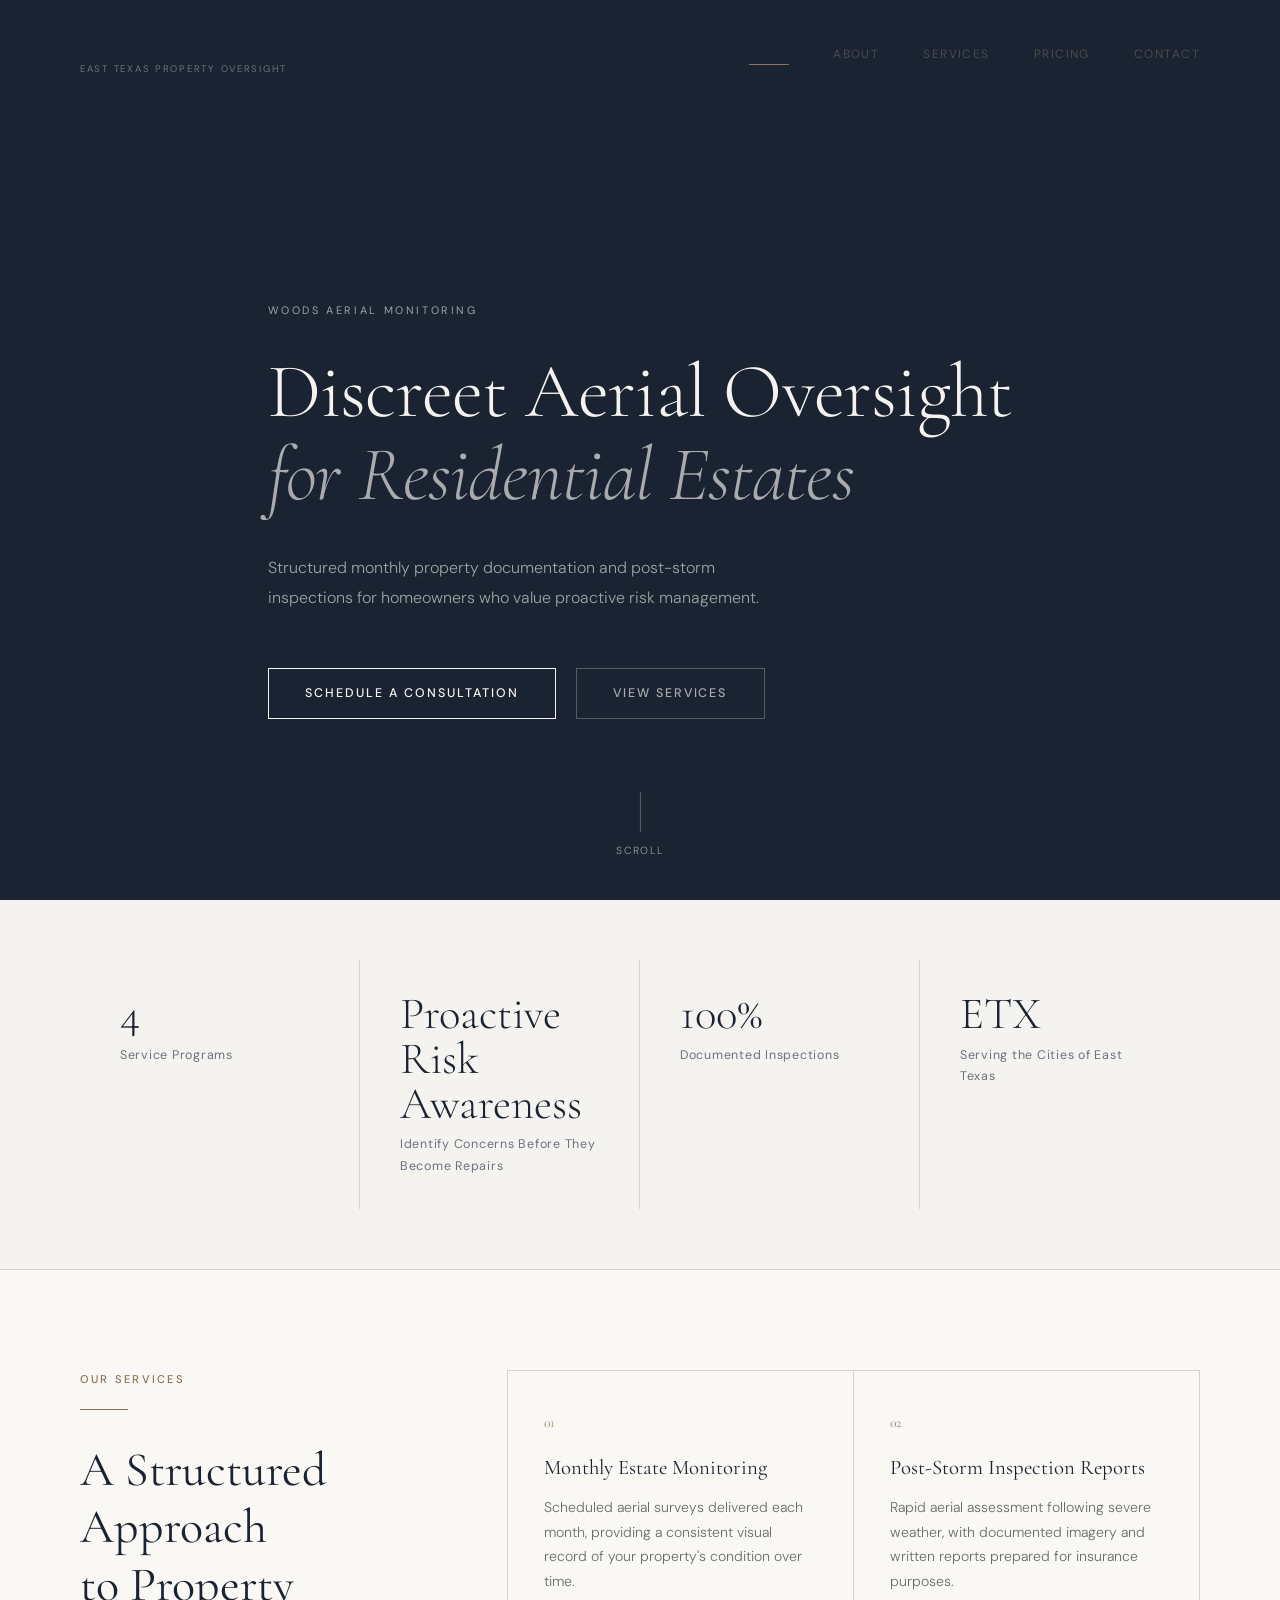
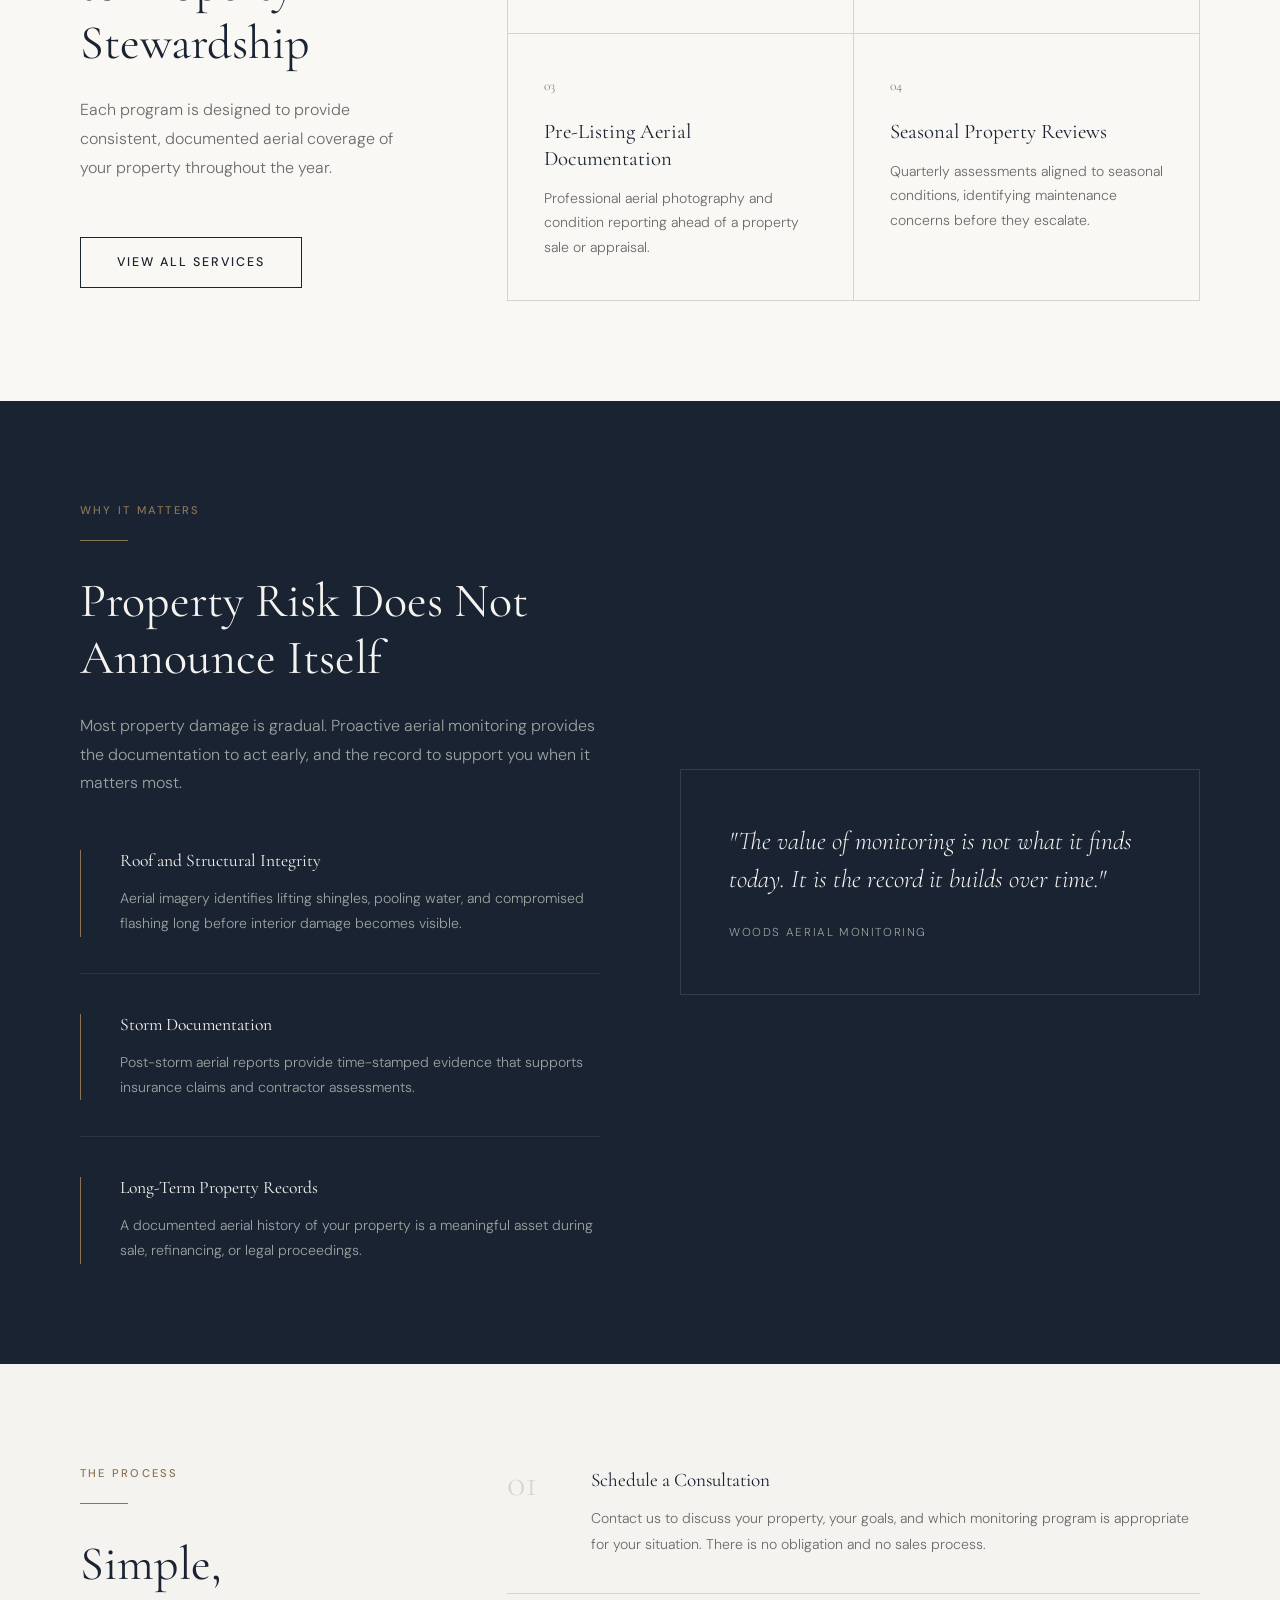
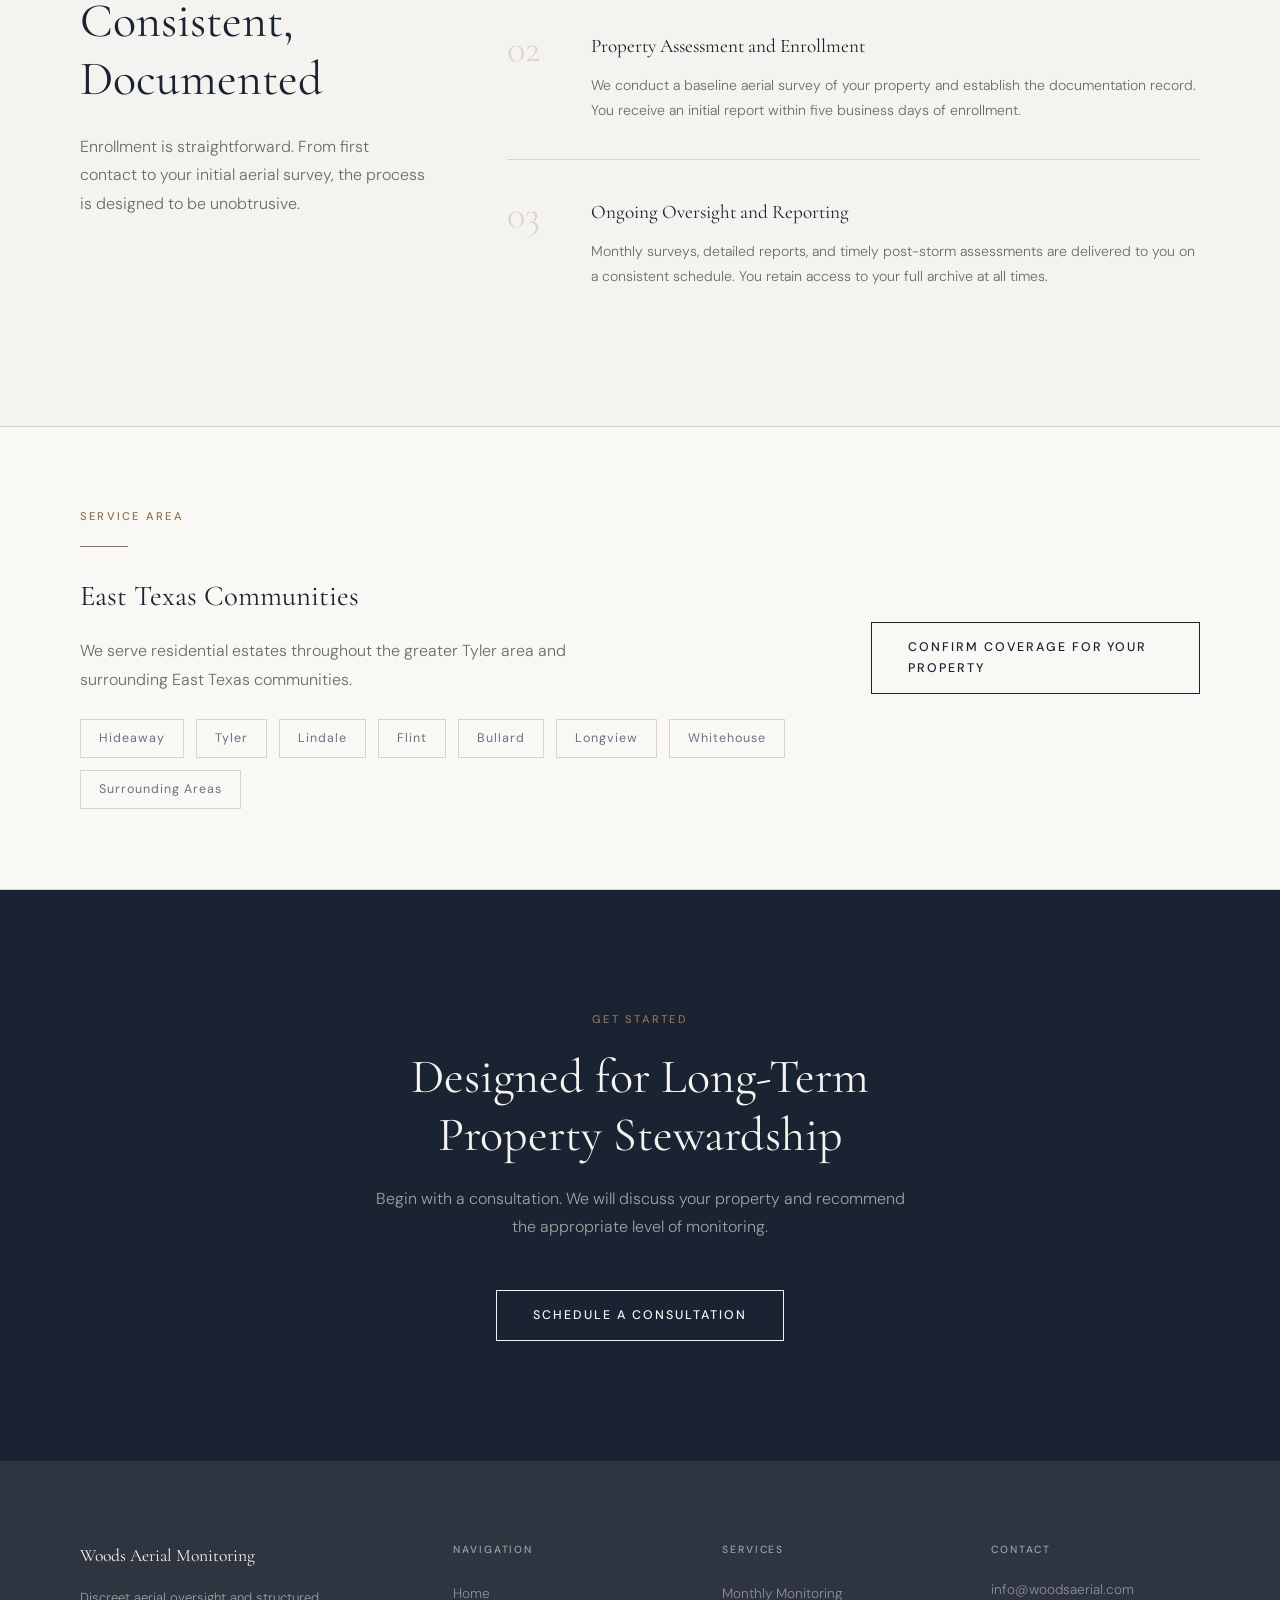
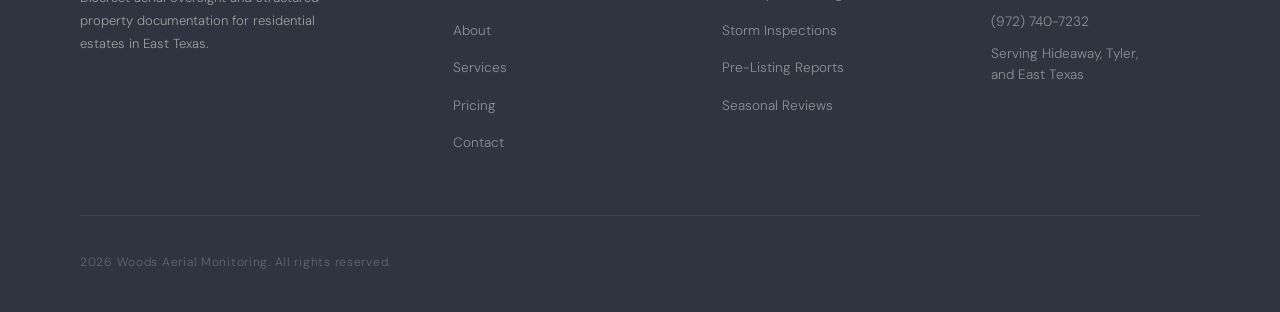
==== commit 3f4bff42: "Update index.html" ====
--- a/index.html
+++ b/index.html
@@ -3,7 +3,7 @@
 <head>
   <meta charset="UTF-8" />
   <meta name="viewport" content="width=device-width, initial-scale=1.0" />
-  <title>Woods Aerial Monitoring | Aerial Property Oversight for East Texas Estates</title>
+  <title>Woods Aerial Monitoring - Aerial Property Oversight</title>
   <meta name="description" content="Structured monthly aerial monitoring, post-storm documentation, and estate-level property oversight for residential properties in East Texas." />
   <meta name="keywords" content="aerial property monitoring, drone inspection, East Texas, estate oversight, roof inspection, storm documentation" />
   <meta property="og:title" content="Woods Aerial Monitoring" />
@@ -90,8 +90,8 @@
         </div>
 
         <div class="overview-item">
-          <div class="overview-number">FAA</div>
-          <div class="overview-label">Part 107 Certified</div>
+          <div class="overview-number">Proactive Risk Awareness</div>
+          <div class="overview-label">Identify Concerns Before They Become Repairs</div>
         </div>
 
         <div class="overview-item">
@@ -100,8 +100,8 @@
         </div>
 
         <div class="overview-item">
-          <div class="overview-number">ET</div>
-          <div class="overview-label">East Texas Service Area</div>
+          <div class="overview-number">ETX</div>
+          <div class="overview-label">Serving the Cities of East Texas</div>
         </div>
 
       </div>
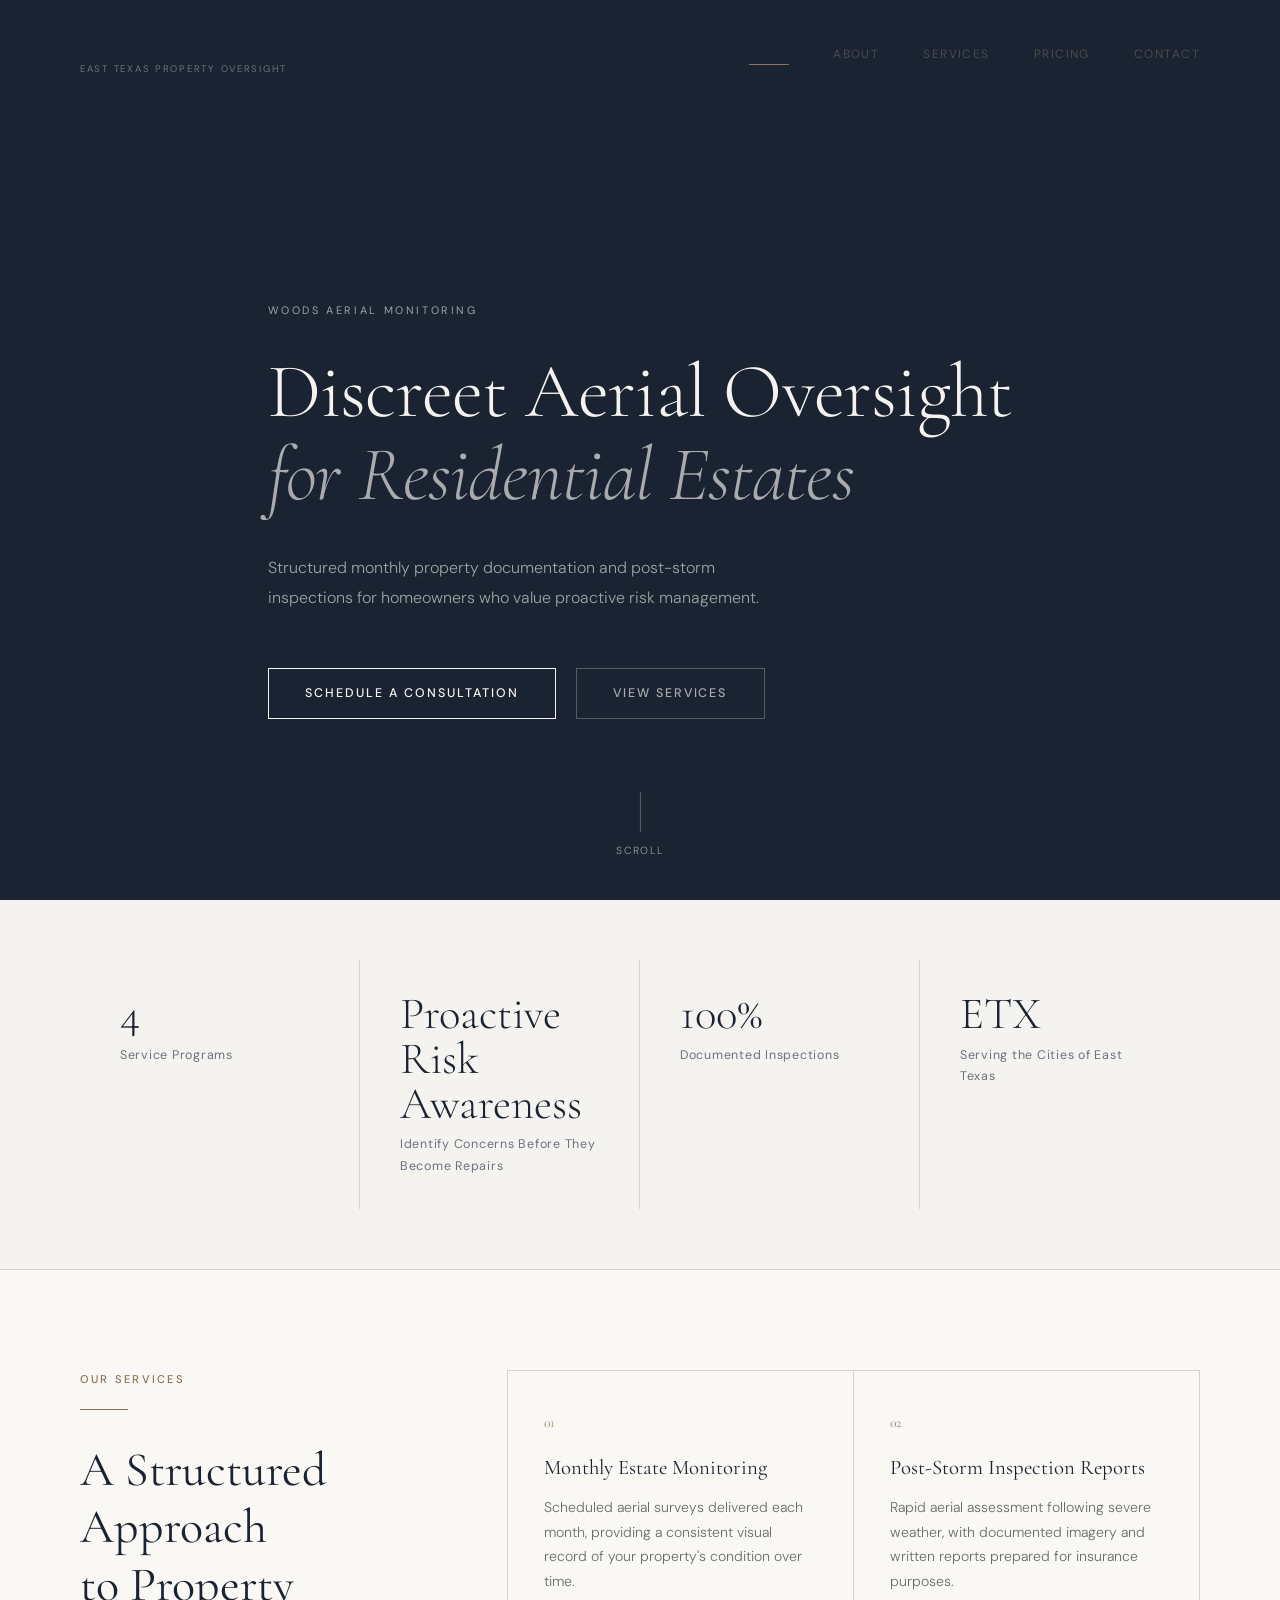
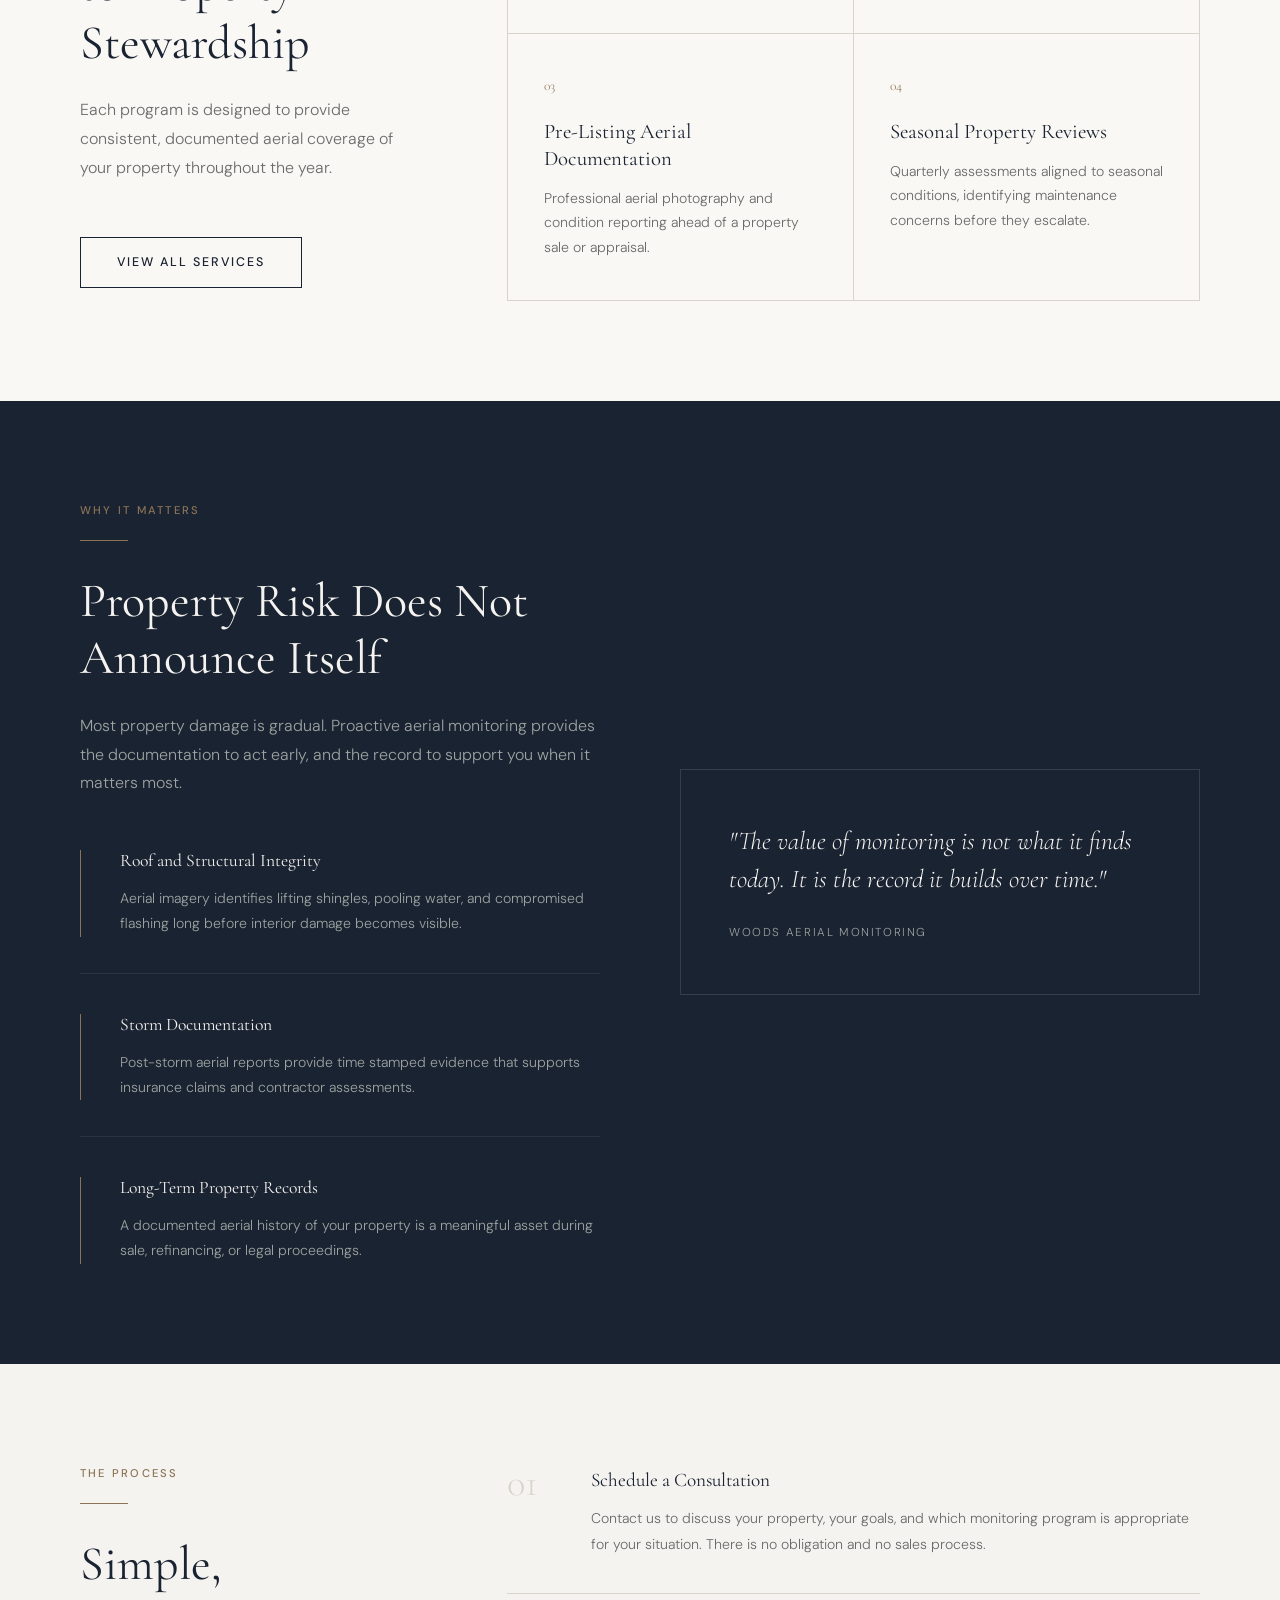
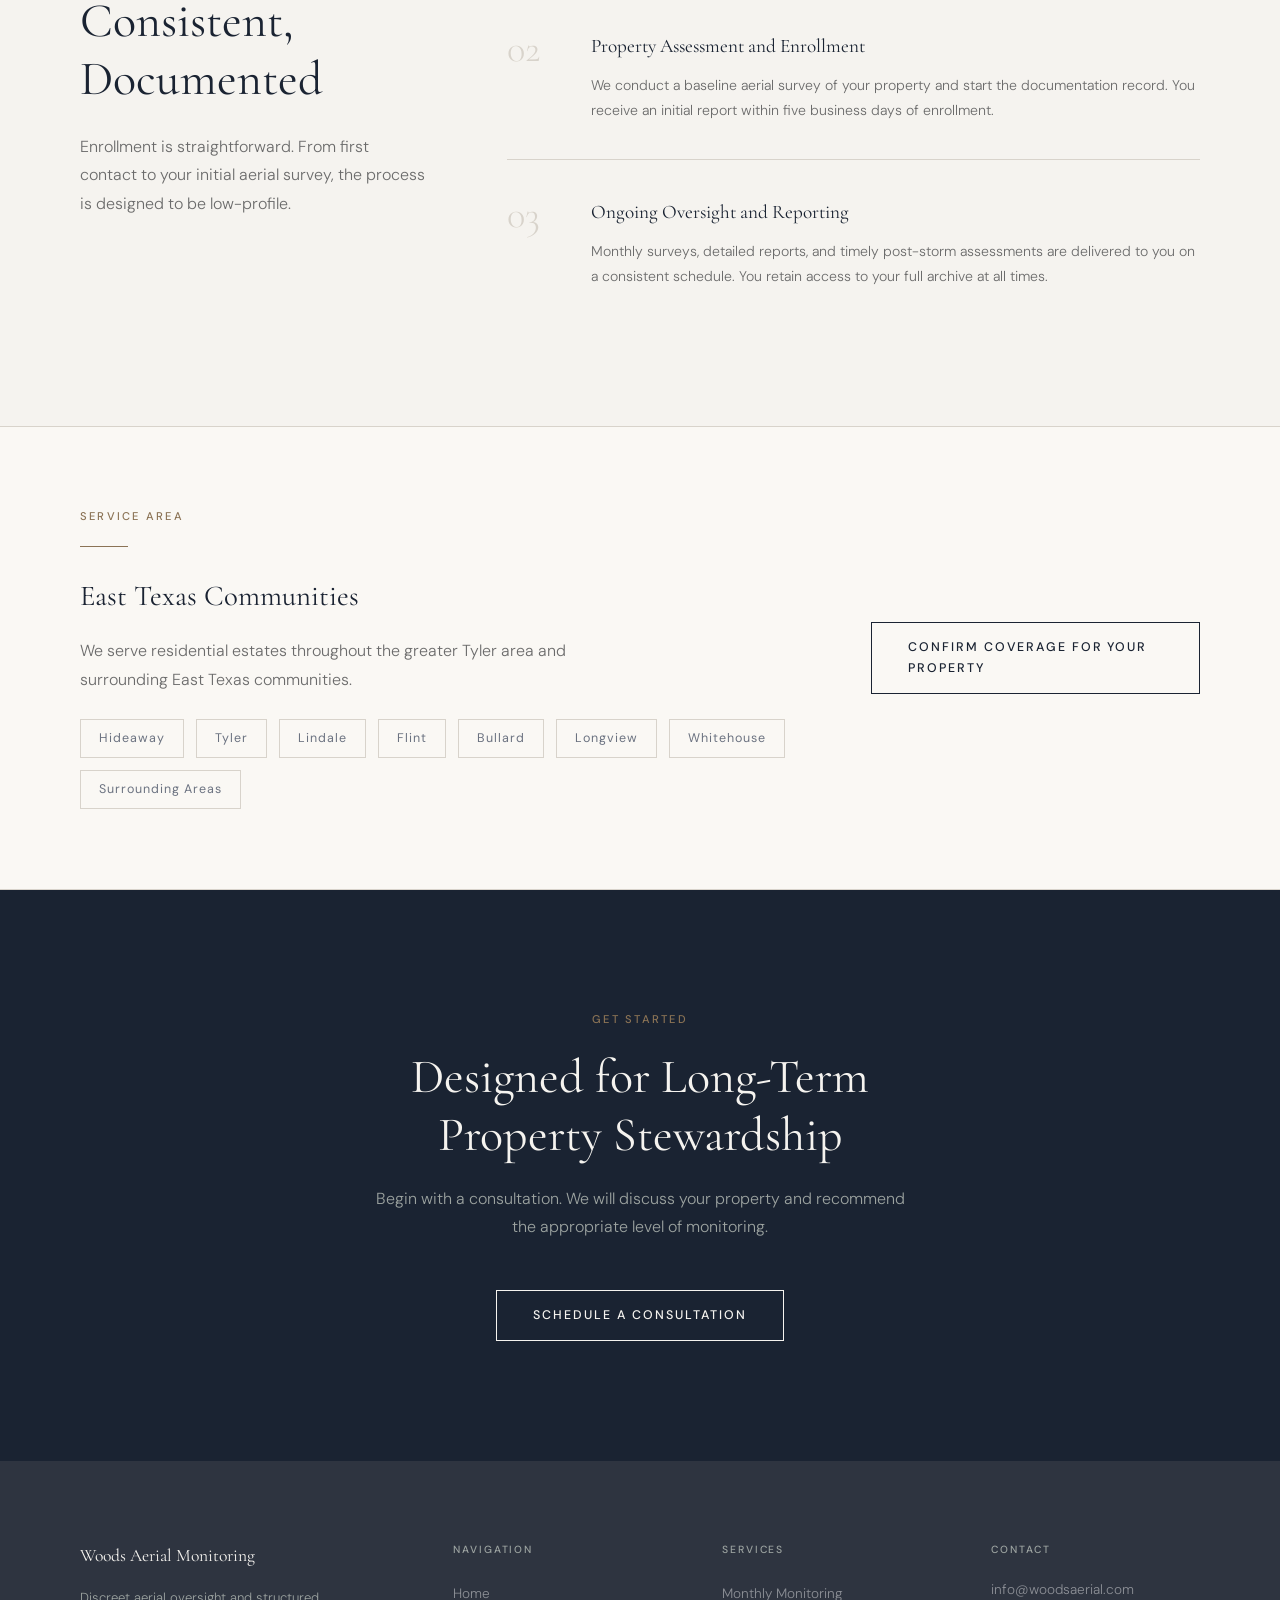
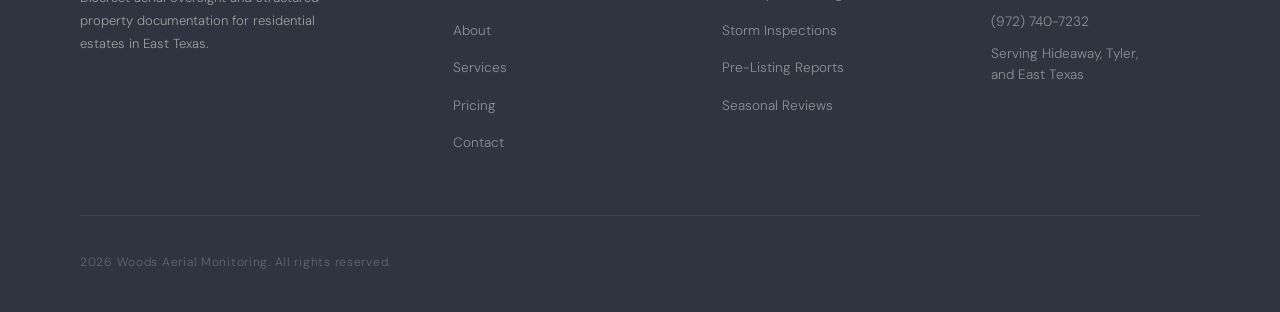
==== commit 93b0456c: "Update index.html" ====
--- a/index.html
+++ b/index.html
@@ -204,7 +204,7 @@
               <div>
                 <p class="why-point-title">Storm Documentation</p>
                 <p class="why-point-text">
-                  Post-storm aerial reports provide time-stamped evidence that
+                  Post-storm aerial reports provide time stamped evidence that
                   supports insurance claims and contractor assessments.
                 </p>
               </div>
@@ -250,7 +250,7 @@
         <h2 class="section-heading">Simple, Consistent,<br />Documented</h2>
         <p class="section-subtext">
           Enrollment is straightforward. From first contact to your initial
-          aerial survey, the process is designed to be unobtrusive.
+          aerial survey, the process is designed to be low-profile.
         </p>
       </div>
 
@@ -273,7 +273,7 @@
           <div>
             <p class="step-title">Property Assessment and Enrollment</p>
             <p class="step-text">
-              We conduct a baseline aerial survey of your property and establish
+              We conduct a baseline aerial survey of your property and start
               the documentation record. You receive an initial report within five
               business days of enrollment.
             </p>
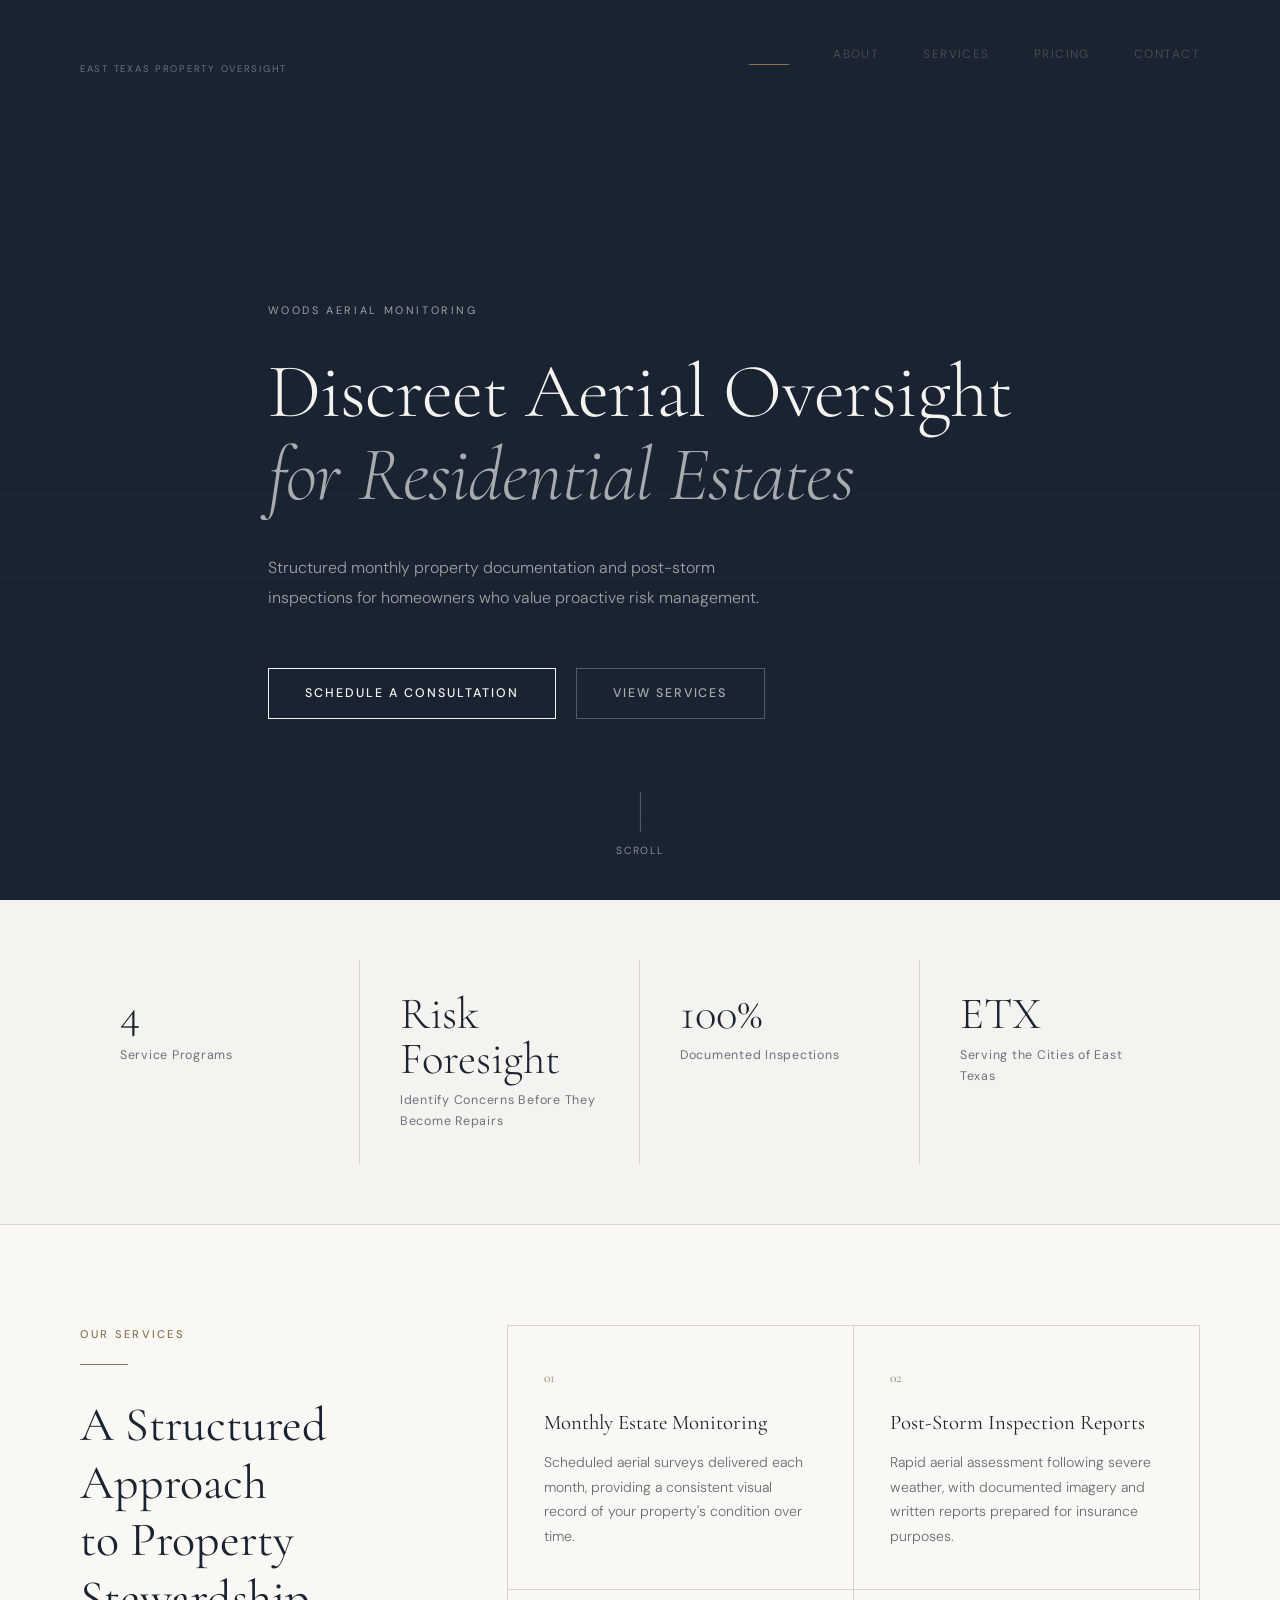
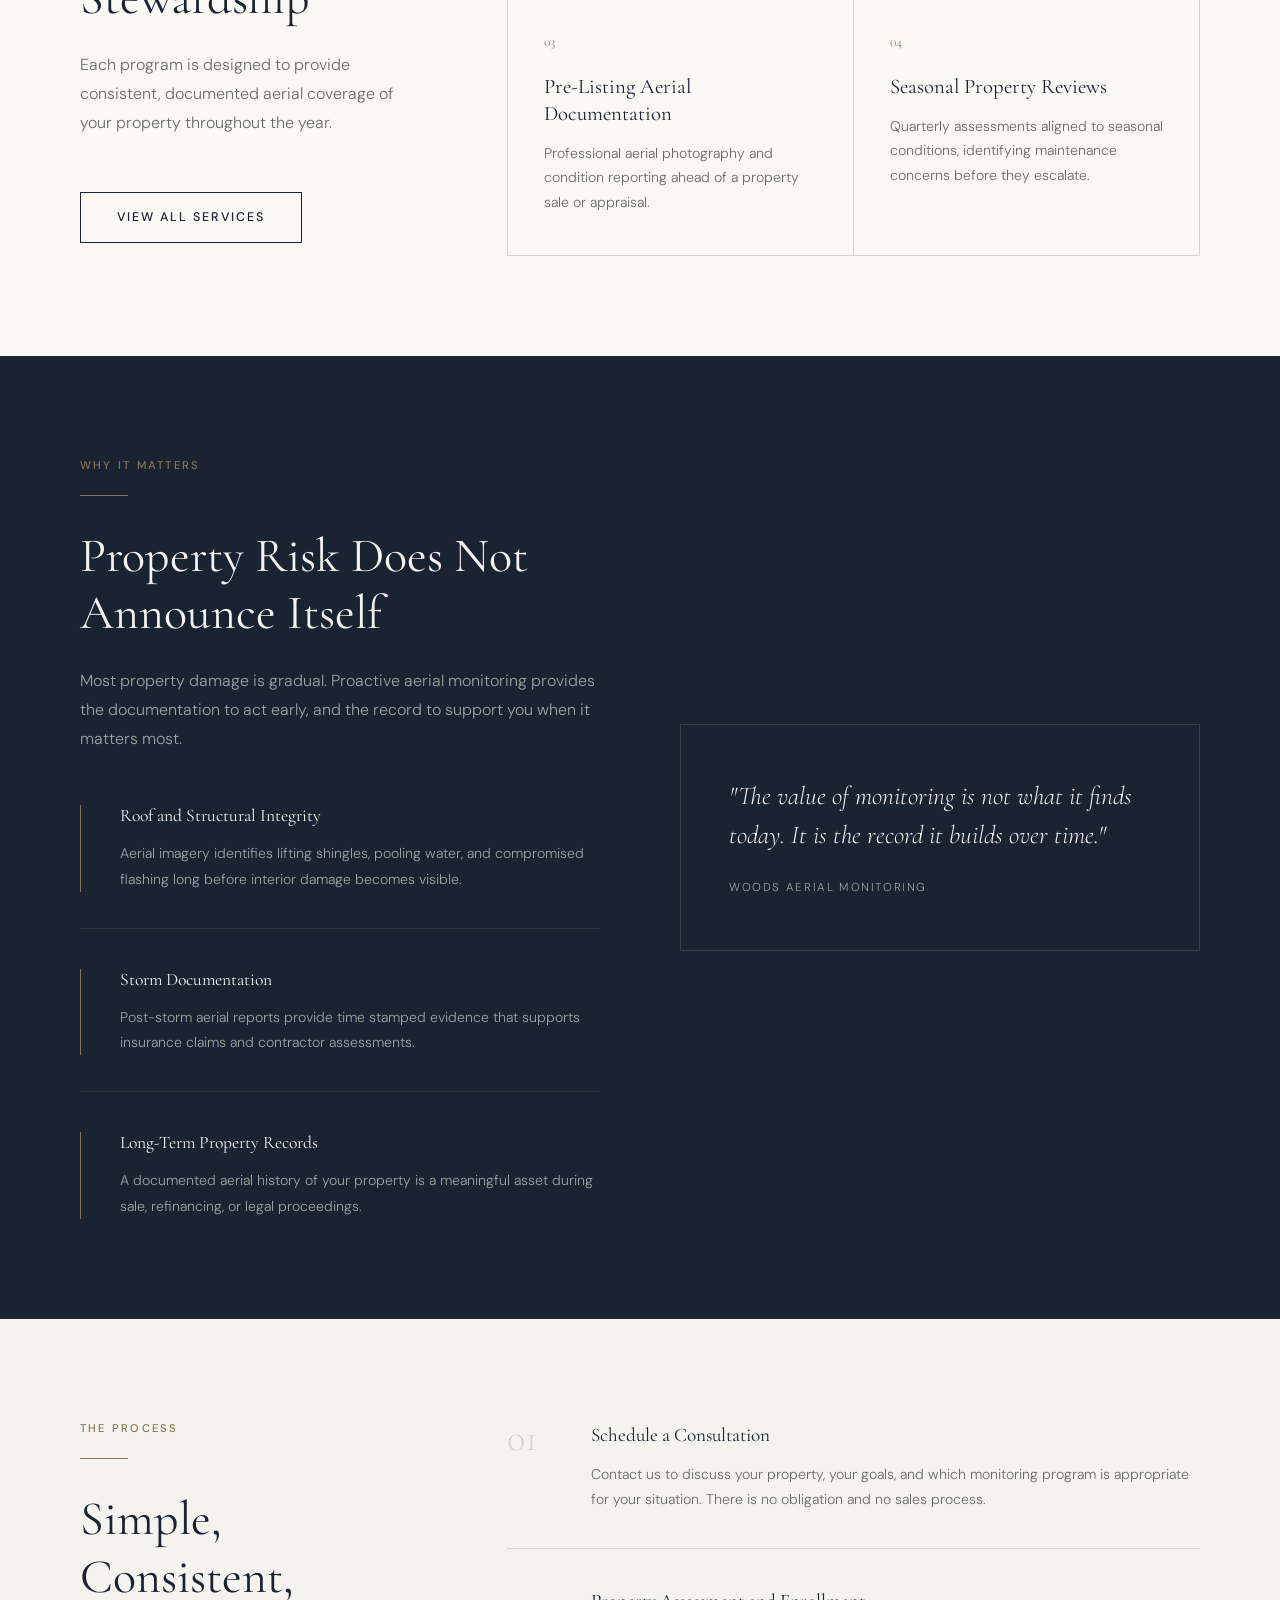
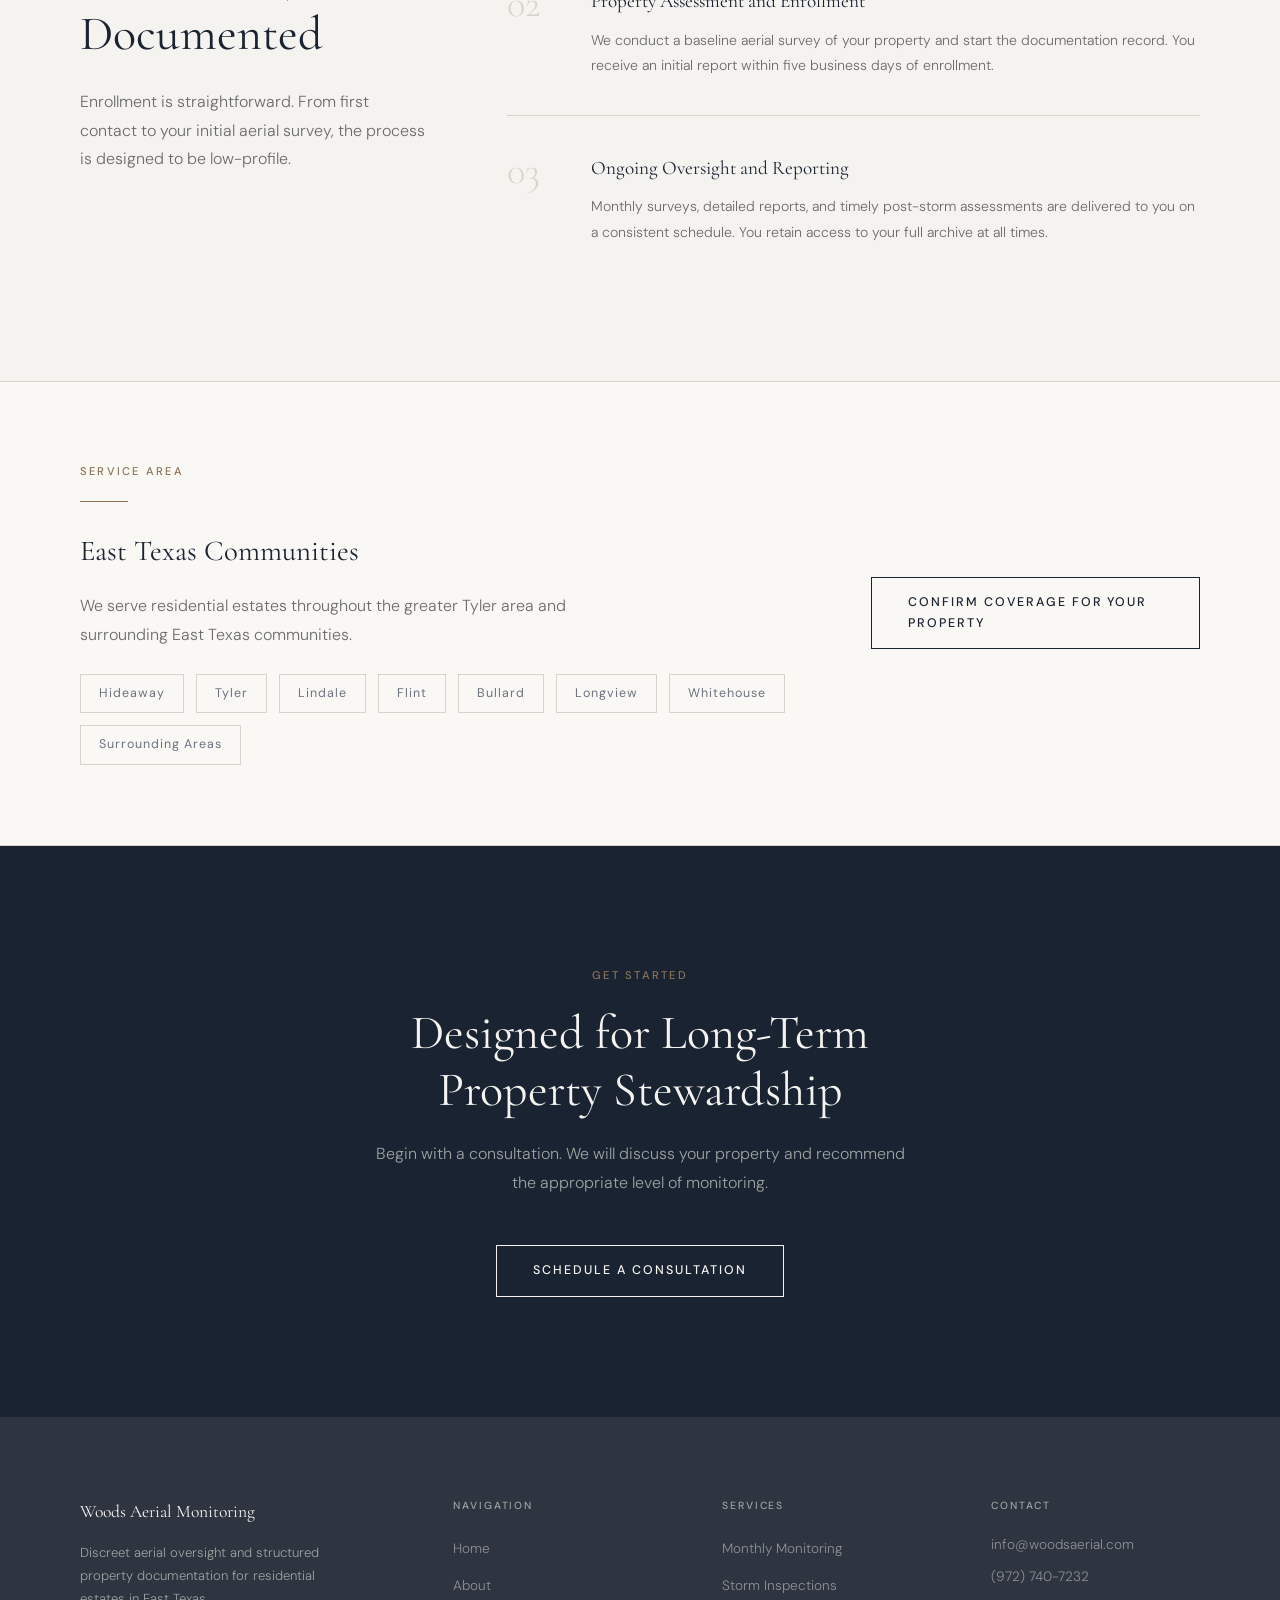
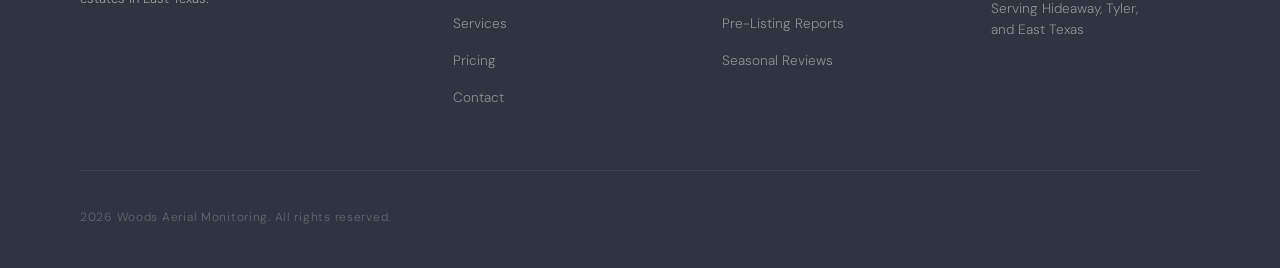
==== commit 890b44eb: "Update index.html" ====
--- a/index.html
+++ b/index.html
@@ -90,7 +90,7 @@
         </div>
 
         <div class="overview-item">
-          <div class="overview-number">Proactive Risk Awareness</div>
+          <div class="overview-number">Risk Foresight</div>
           <div class="overview-label">Identify Concerns Before They Become Repairs</div>
         </div>
 
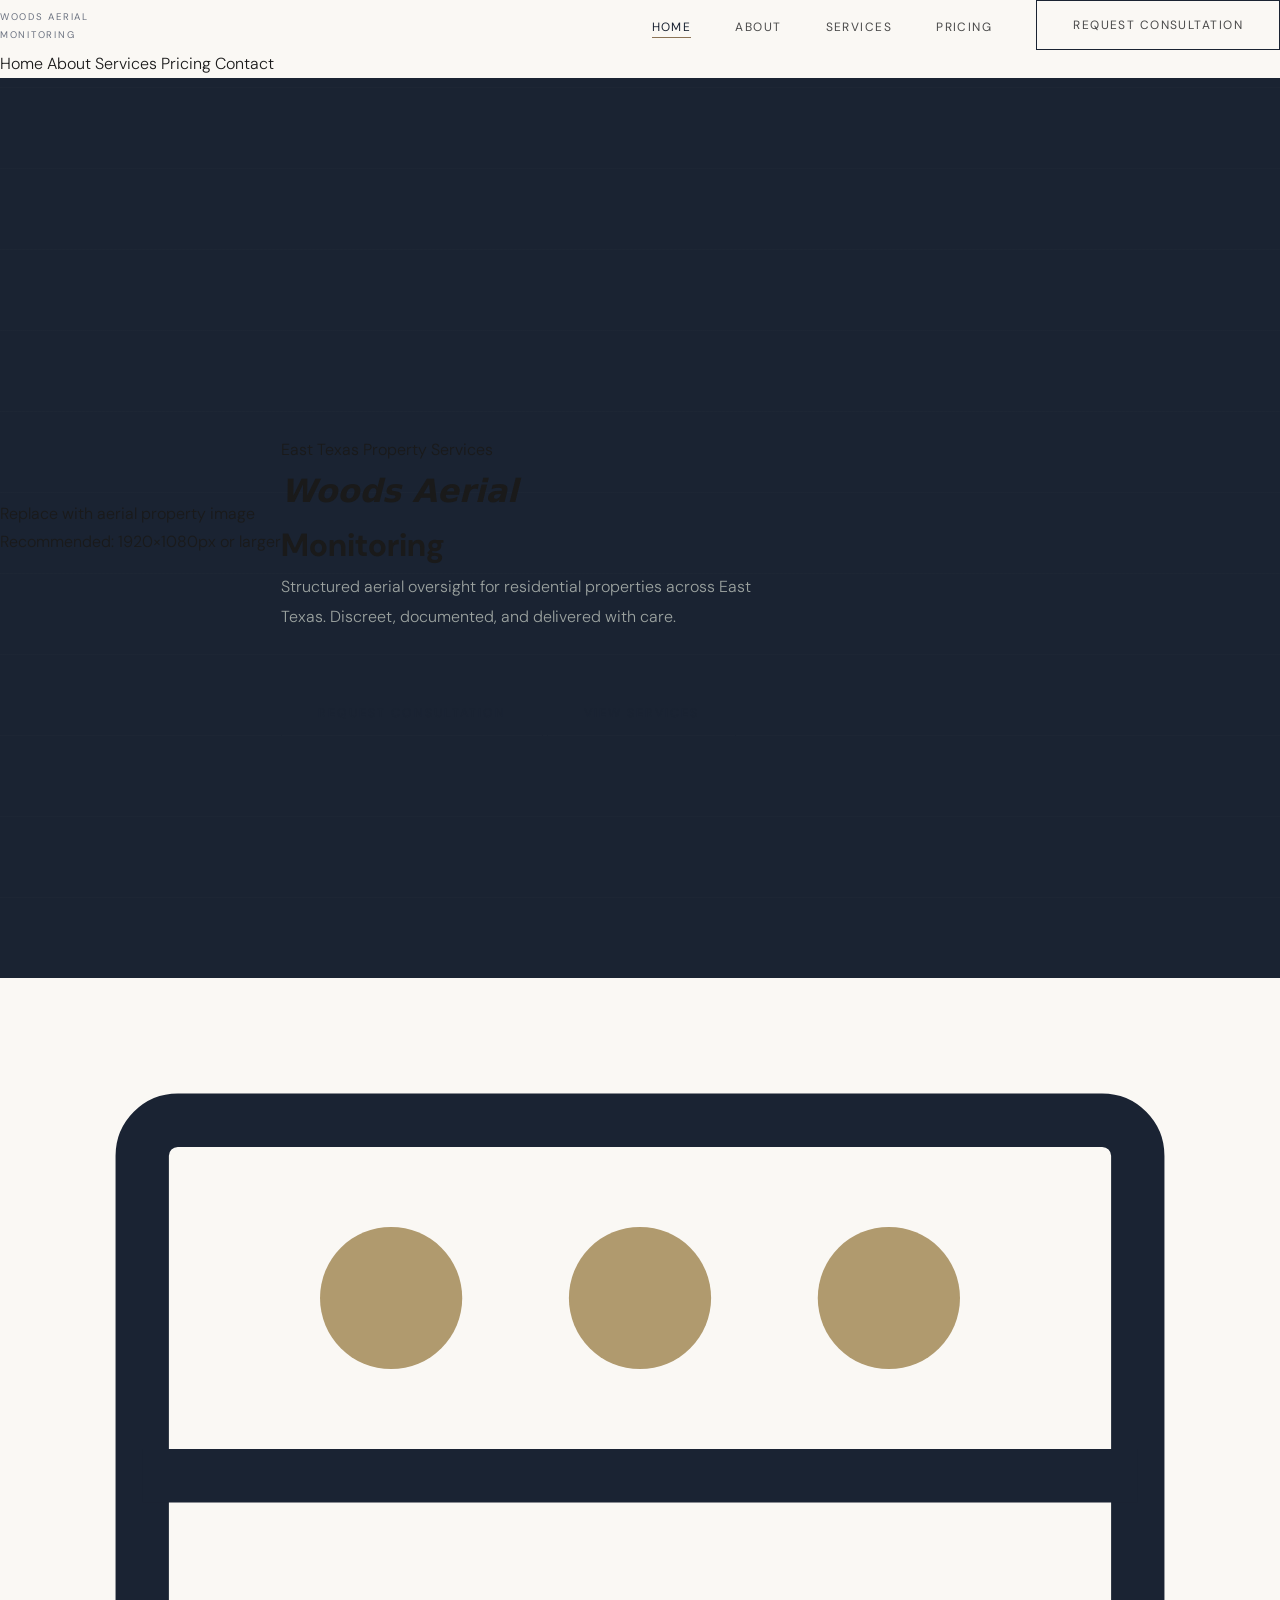
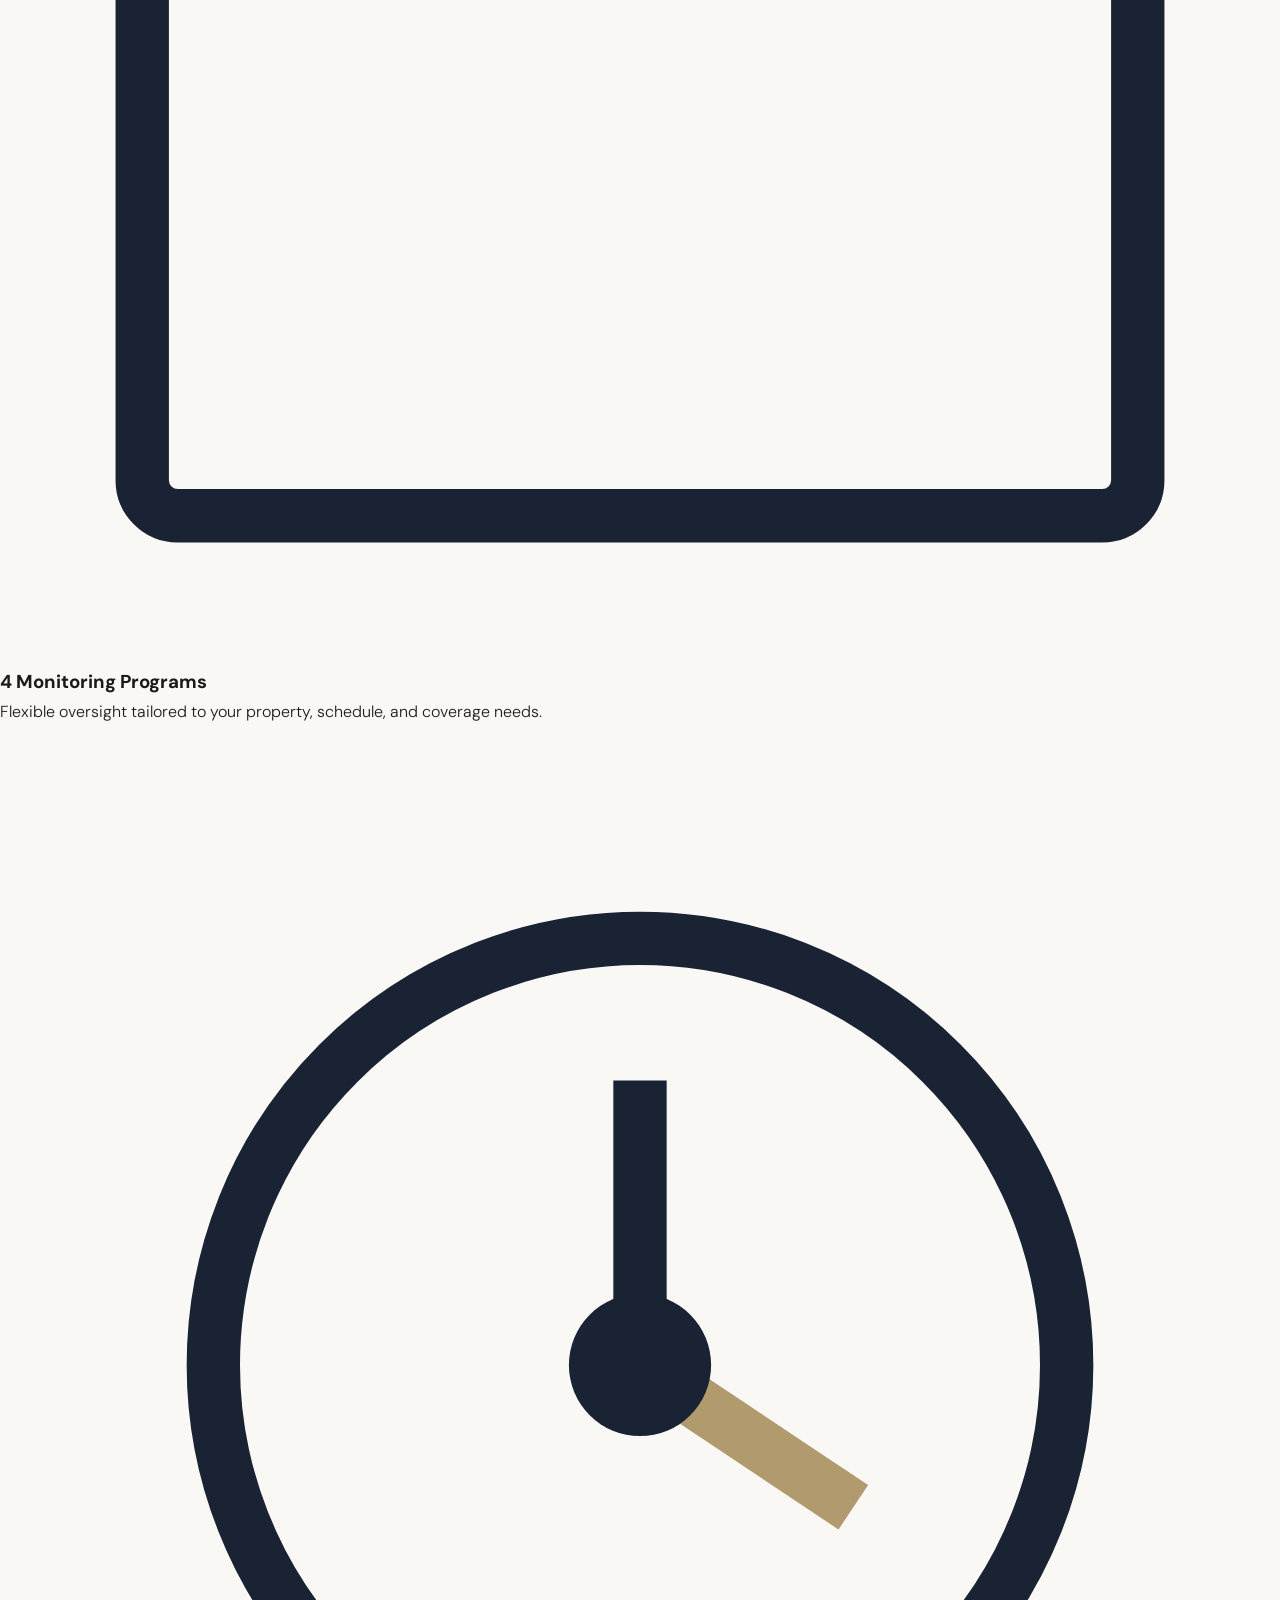
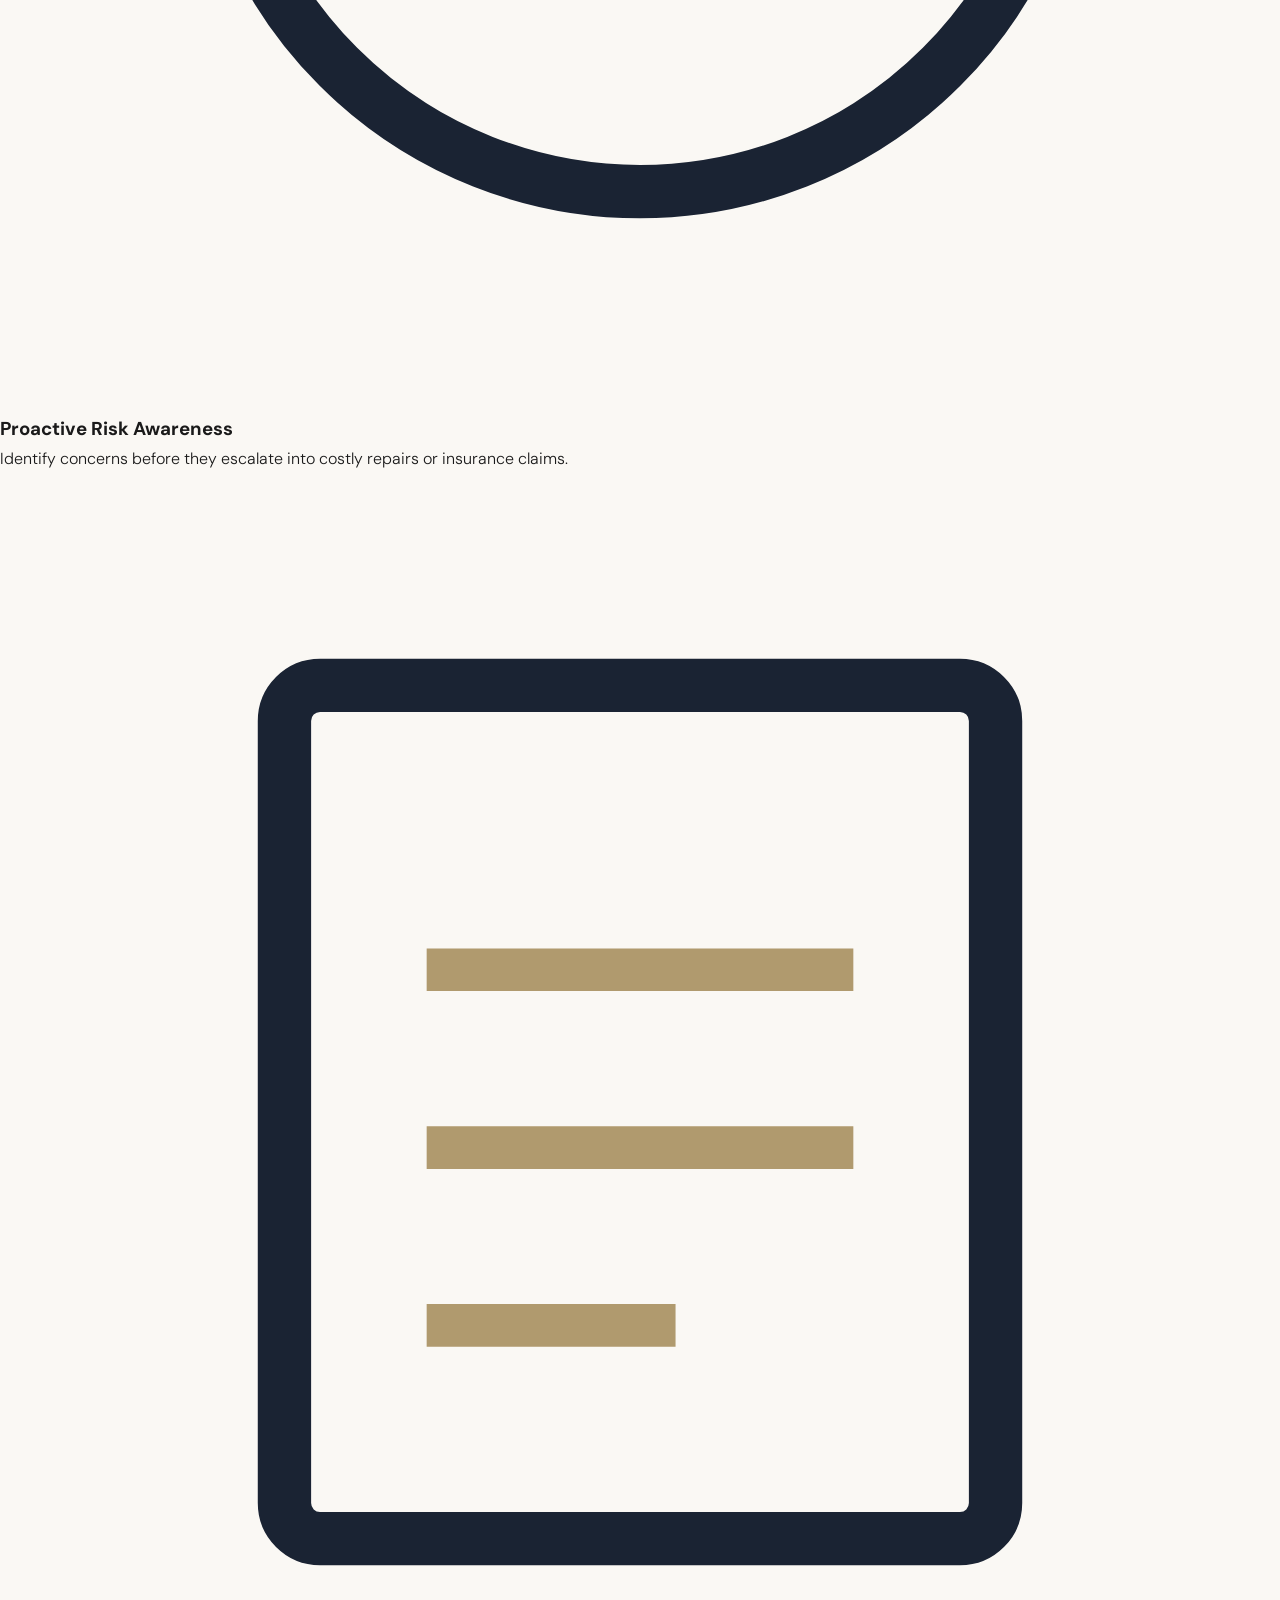
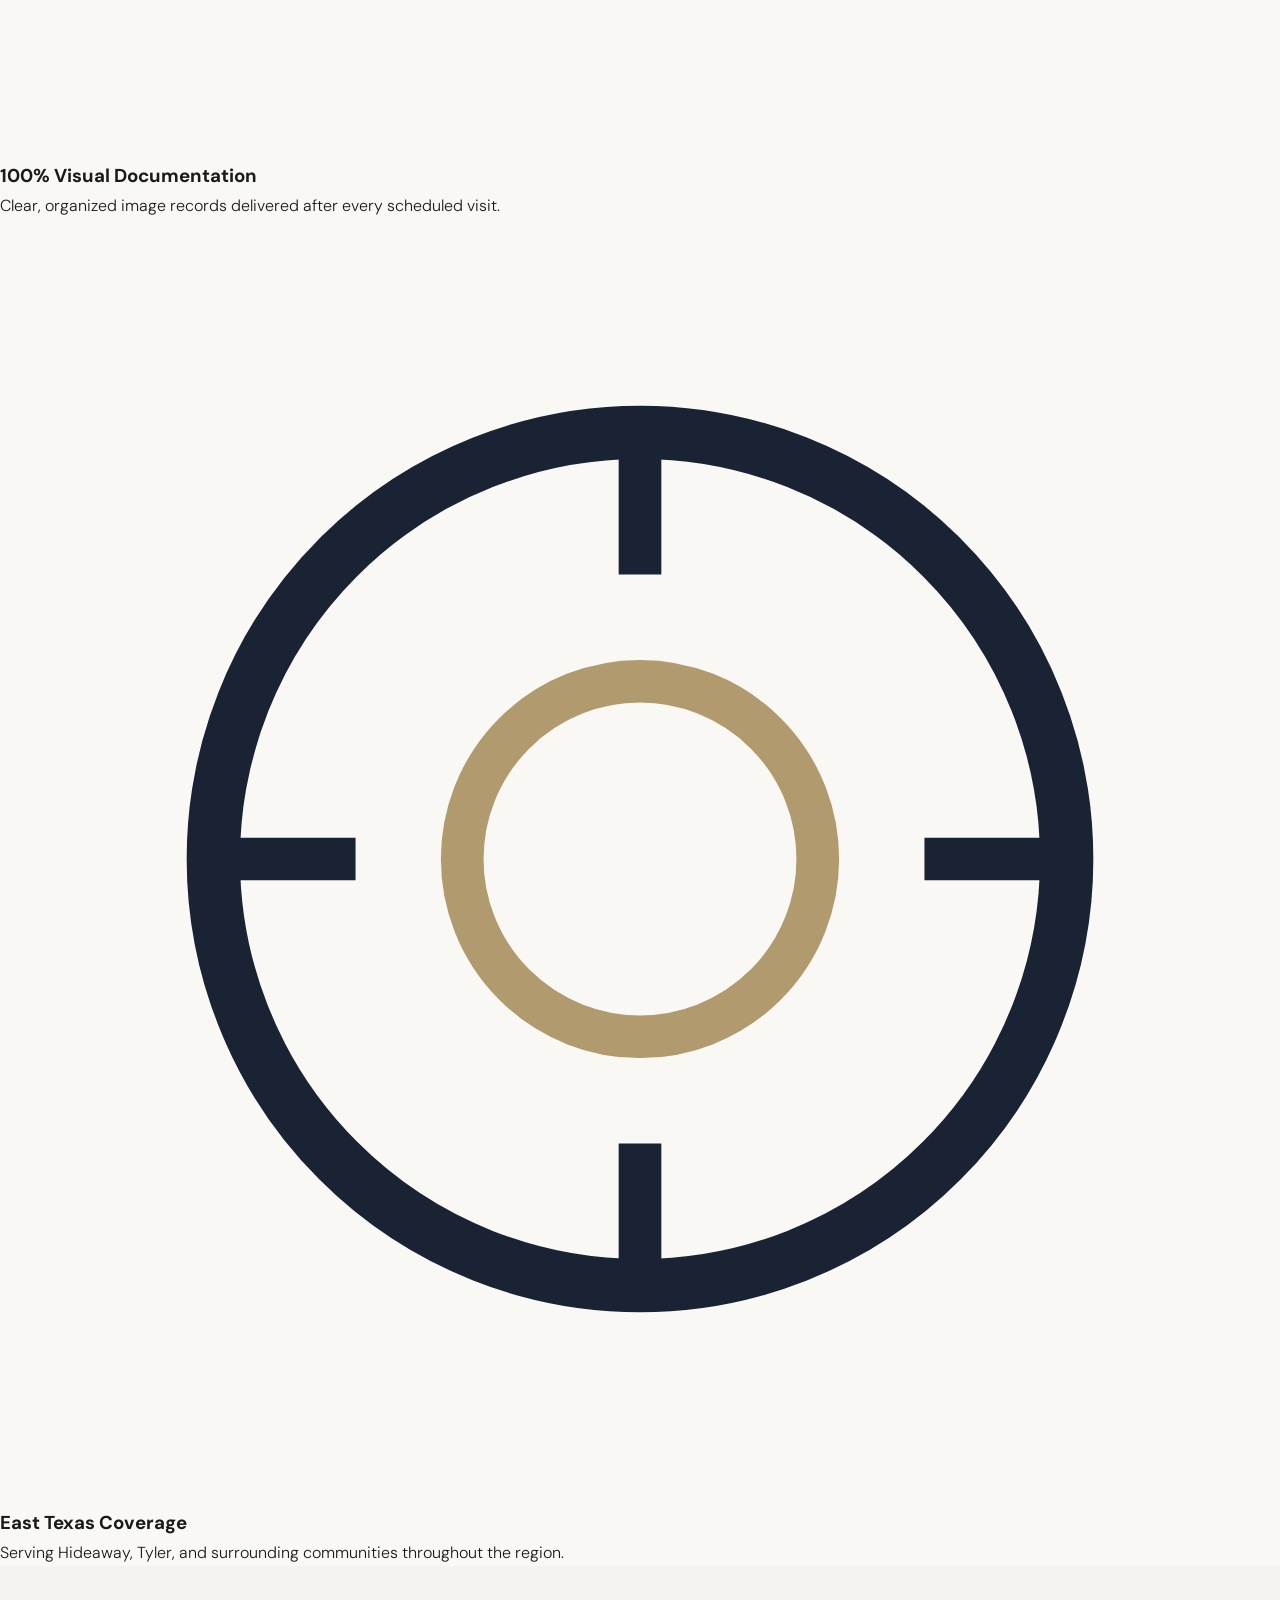
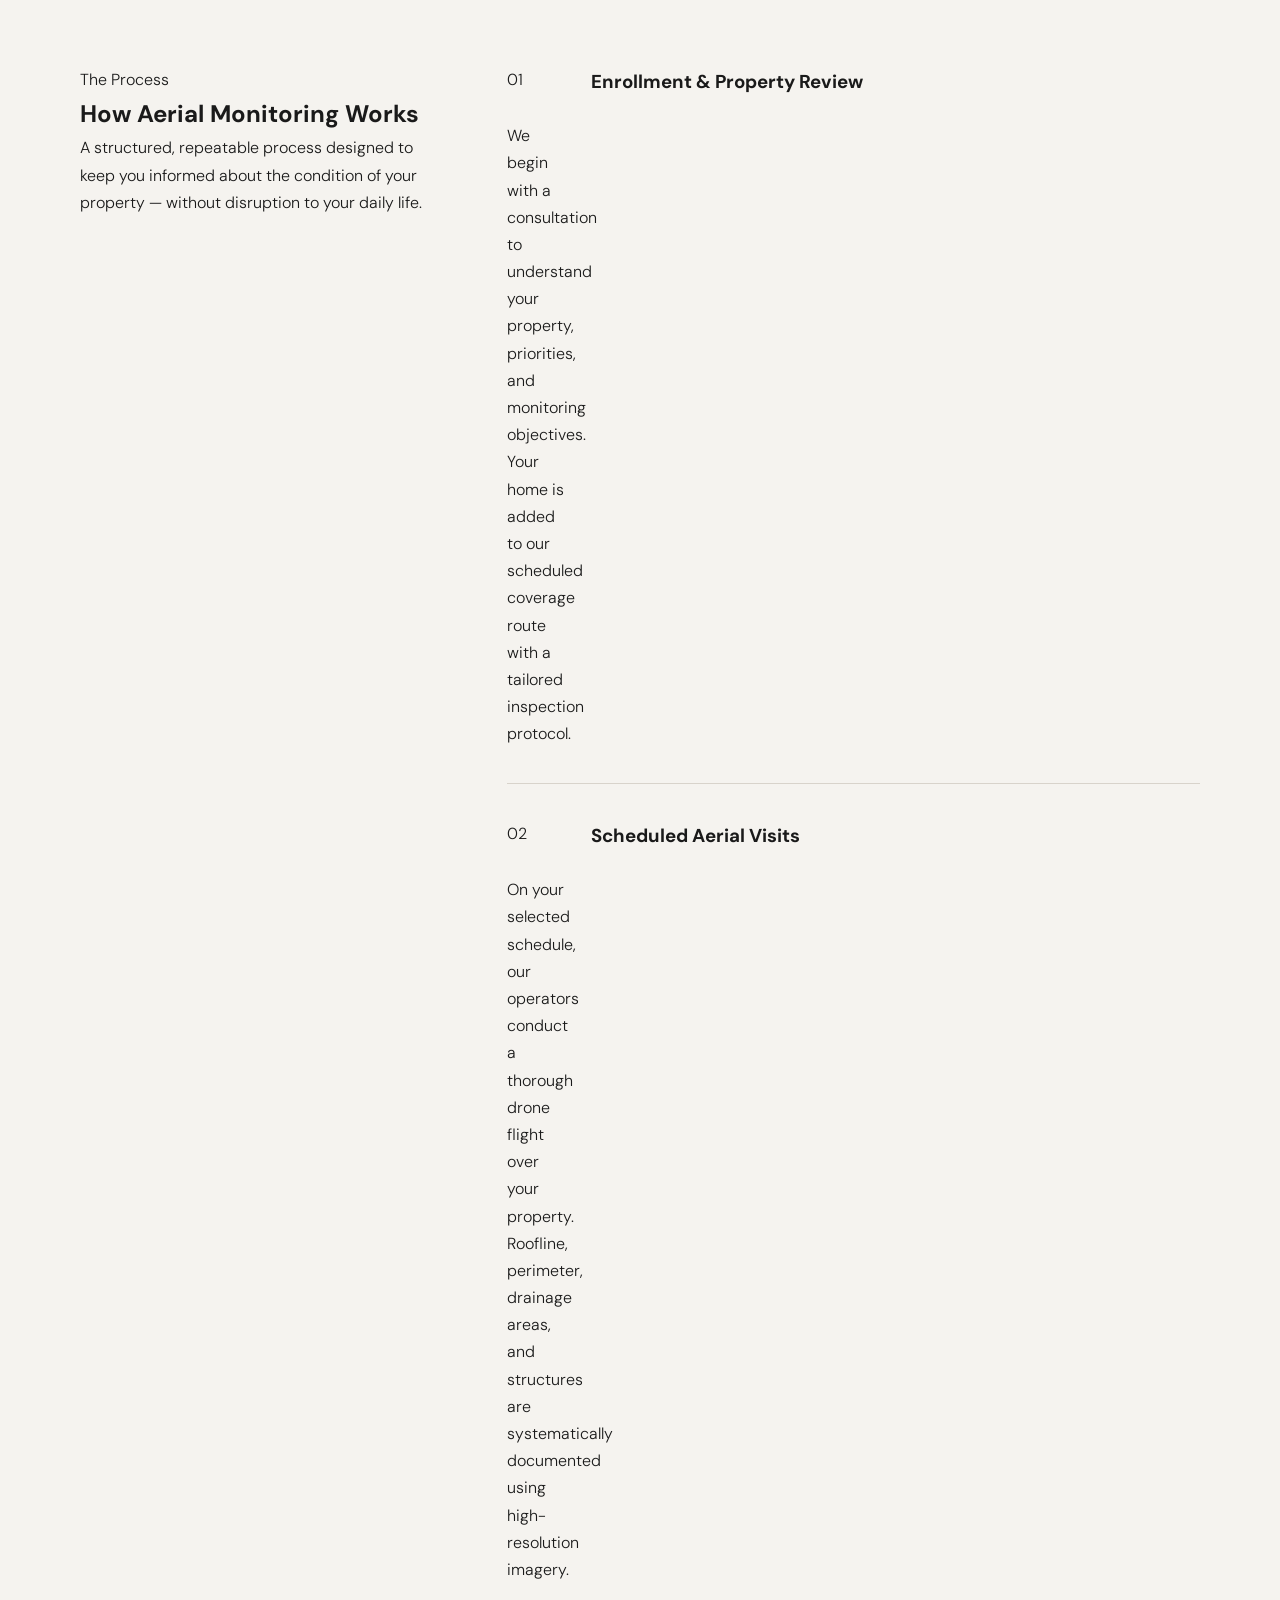
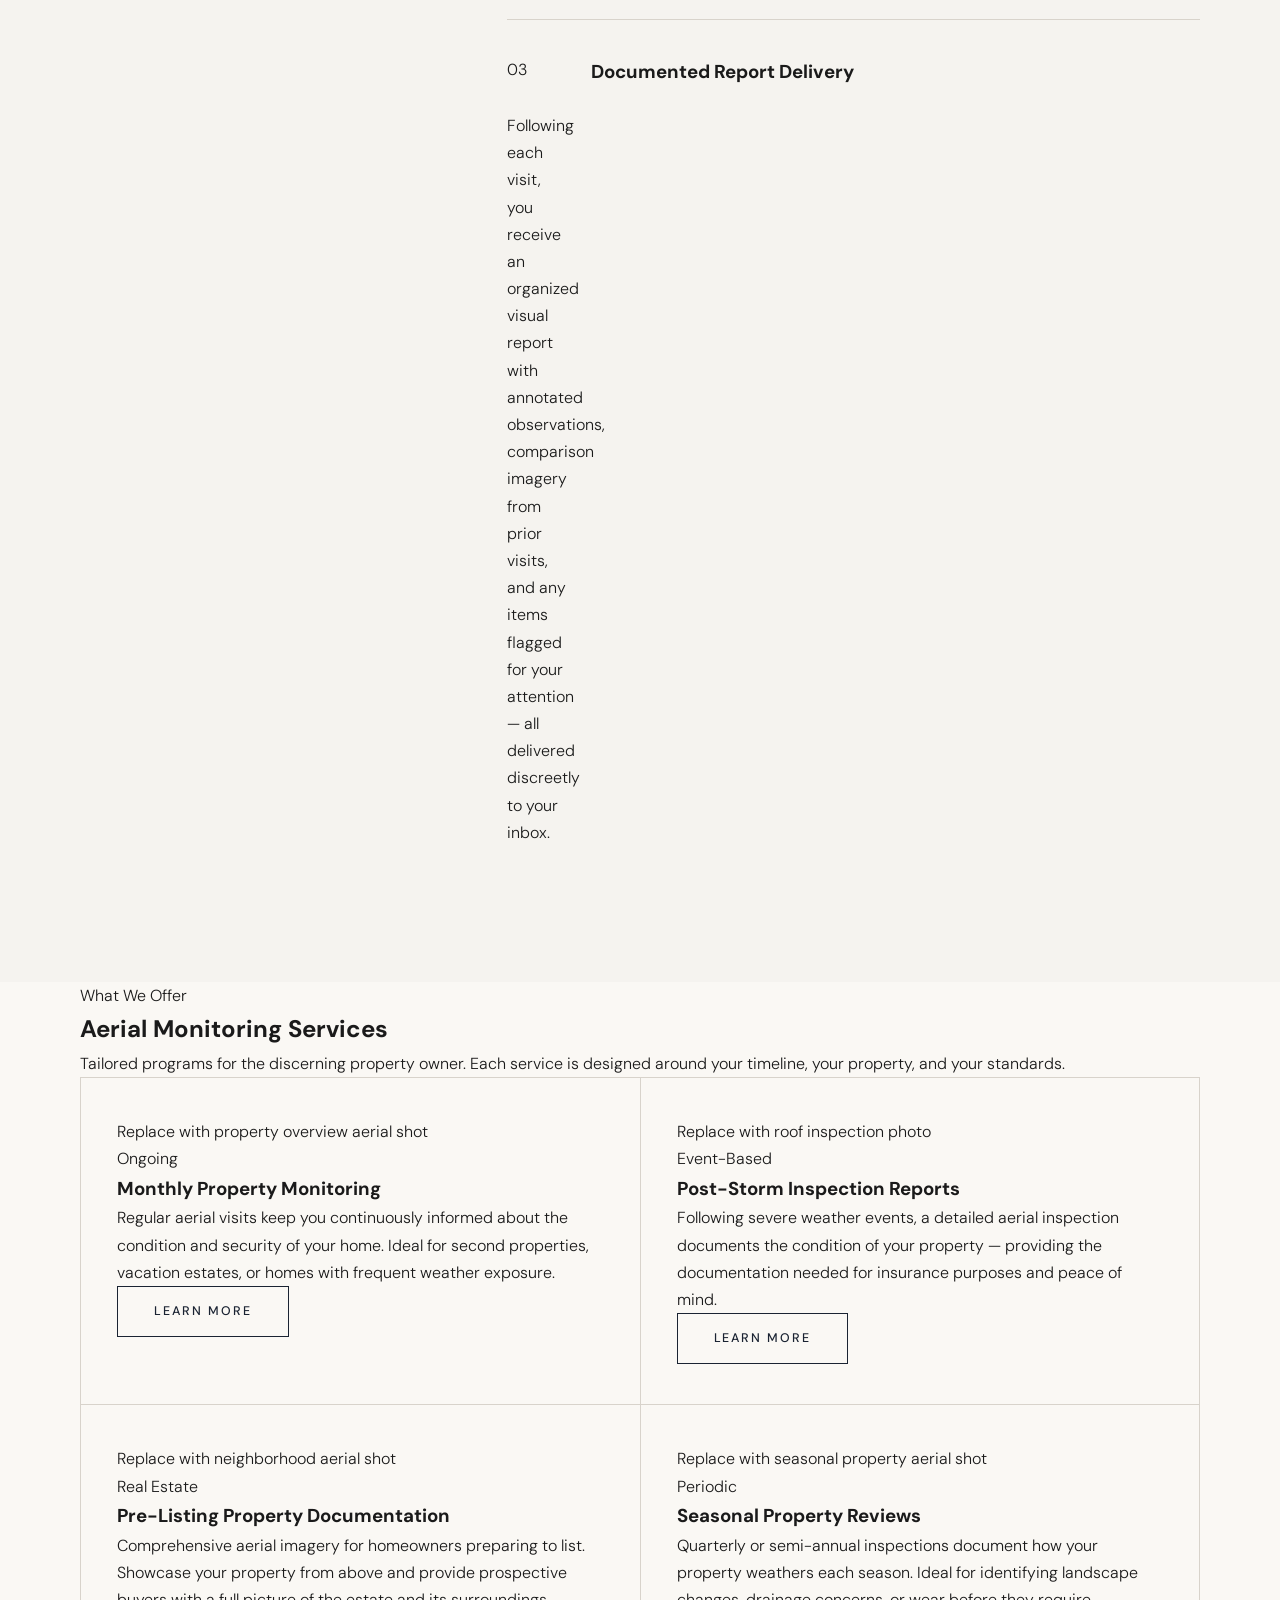
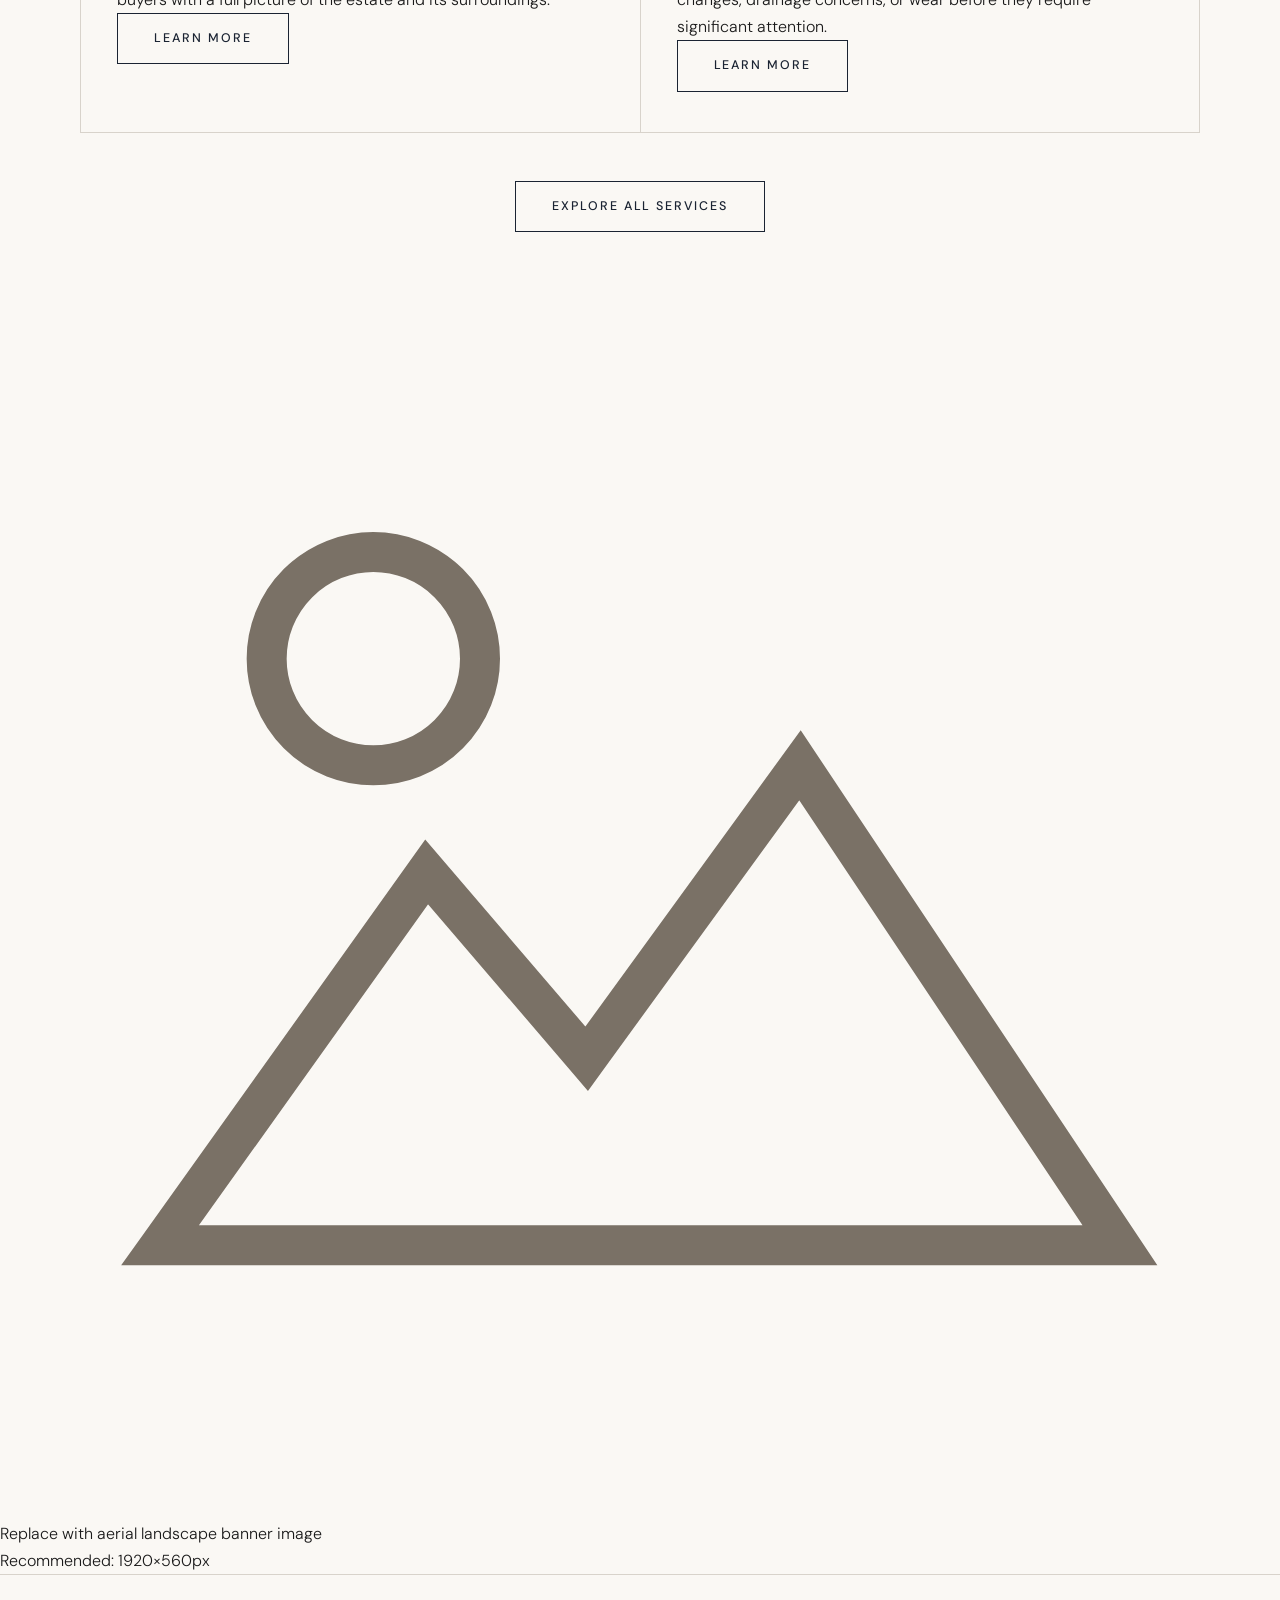
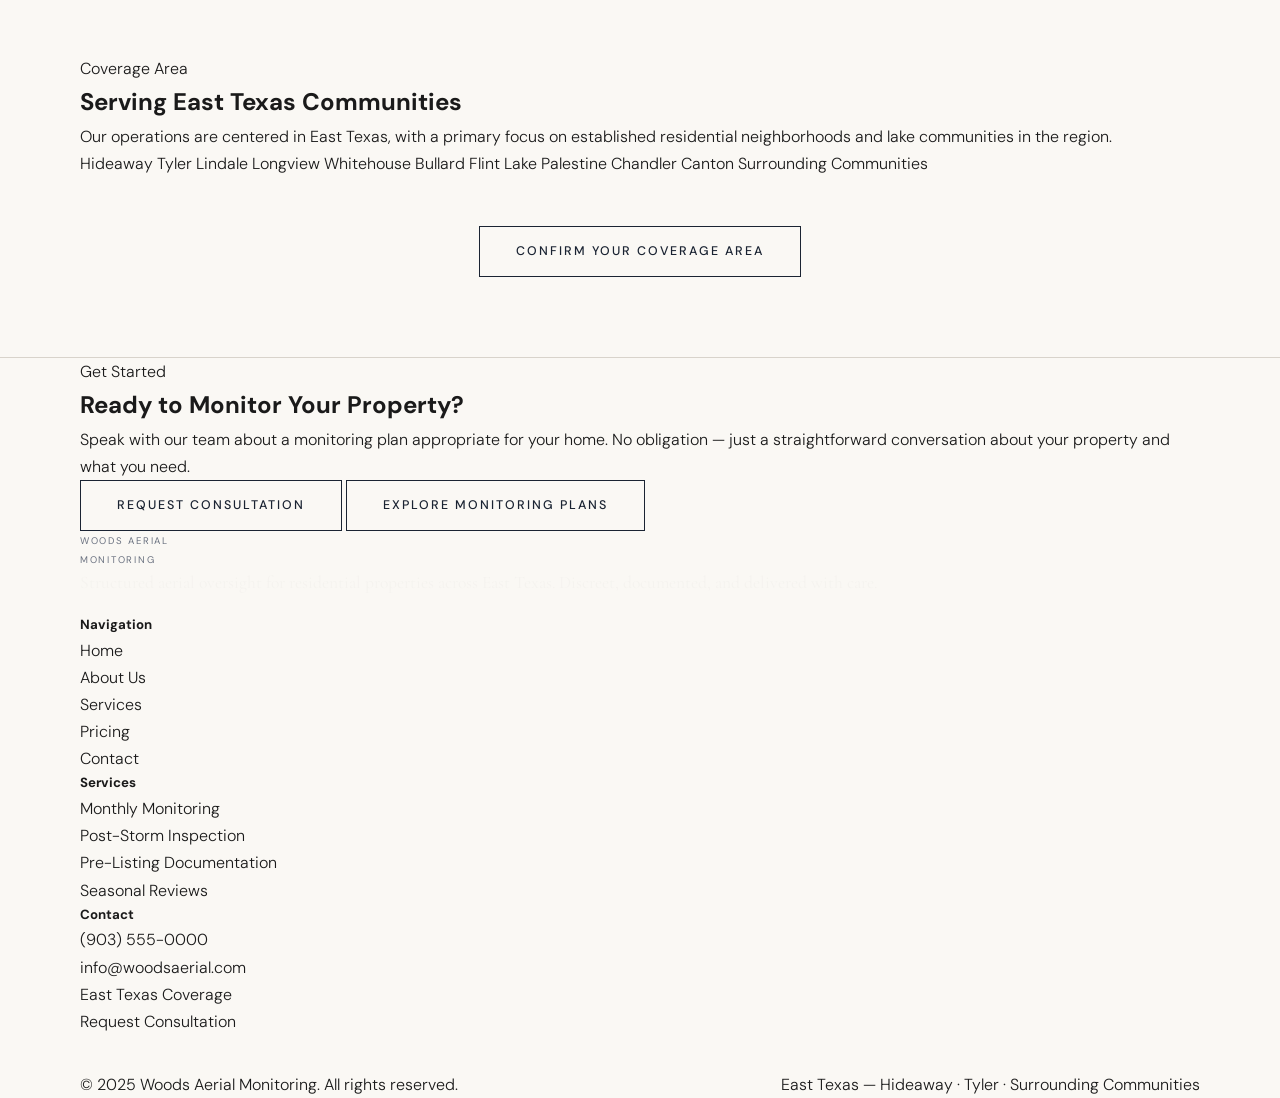
==== commit fd3d69ef: "Update index.html" ====
--- a/index.html
+++ b/index.html
@@ -3,400 +3,364 @@
 <head>
   <meta charset="UTF-8" />
   <meta name="viewport" content="width=device-width, initial-scale=1.0" />
-  <title>Woods Aerial Monitoring - Aerial Property Oversight</title>
-  <meta name="description" content="Structured monthly aerial monitoring, post-storm documentation, and estate-level property oversight for residential properties in East Texas." />
-  <meta name="keywords" content="aerial property monitoring, drone inspection, East Texas, estate oversight, roof inspection, storm documentation" />
-  <meta property="og:title" content="Woods Aerial Monitoring" />
-  <meta property="og:description" content="Discreet aerial oversight for residential estates in East Texas." />
+  <meta name="description" content="Woods Aerial Monitoring provides structured aerial property oversight for residential properties across East Texas. Drone-based roof inspections, property documentation, and monitoring programs for Hideaway, Tyler, and surrounding communities." />
+  <meta name="keywords" content="aerial property monitoring, drone inspection, East Texas, Hideaway, Tyler TX, roof inspection, property documentation" />
+  <meta property="og:title" content="Woods Aerial Monitoring — East Texas Property Oversight" />
+  <meta property="og:description" content="Structured aerial oversight for residential properties across East Texas." />
   <meta property="og:type" content="website" />
-  <link rel="icon" type="image/svg+xml" href="data:image/svg+xml,<svg xmlns='http://www.w3.org/2000/svg' viewBox='0 0 32 32'><rect width='32' height='32' fill='%231a2332'/><text y='22' x='6' font-size='18' fill='%23f5f3ef' font-family='serif'>W</text></svg>" />
+  <title>Woods Aerial Monitoring — East Texas Property Oversight</title>
+  <link rel="icon" type="image/svg+xml" href="data:image/svg+xml,<svg xmlns='http://www.w3.org/2000/svg' viewBox='0 0 32 32'><rect width='32' height='32' fill='%231a2333'/><text y='22' x='4' font-size='20' fill='%23b09a6e'>W</text></svg>" />
   <link rel="stylesheet" href="css/styles.css" />
 </head>
 <body>
 
-  <!-- ============================================================
+  <!-- ══════════════════════════════
        NAVIGATION
-       ============================================================ -->
-  <nav class="site-nav" aria-label="Primary navigation">
-    <div class="container">
-      <div class="nav-inner">
-
-        <a href="index.html" class="nav-logo">
-          Woods Aerial Monitoring
-          <span>East Texas Property Oversight</span>
-        </a>
-
-        <ul class="nav-links" role="list">
-          <li><a href="index.html">Home</a></li>
-          <li><a href="about.html">About</a></li>
-          <li><a href="services.html">Services</a></li>
-          <li><a href="pricing.html">Pricing</a></li>
-          <li><a href="contact.html">Contact</a></li>
-        </ul>
-
-        <button class="nav-toggle" aria-label="Toggle navigation" aria-expanded="false">
-          <span></span>
-          <span></span>
-          <span></span>
-        </button>
-
-      </div>
+  ══════════════════════════════ -->
+  <nav id="navbar" class="transparent" aria-label="Main navigation">
+    <div class="nav-inner">
+      <a href="index.html" class="nav-logo" aria-label="Woods Aerial Monitoring home">
+        <span class="nav-logo-main">Woods Aerial</span>
+        <span class="nav-logo-sub">Monitoring</span>
+      </a>
+
+      <ul class="nav-links" role="list">
+        <li><a href="index.html" class="active">Home</a></li>
+        <li><a href="about.html">About</a></li>
+        <li><a href="services.html">Services</a></li>
+        <li><a href="pricing.html">Pricing</a></li>
+        <li><a href="contact.html" class="btn btn-outline-light nav-cta">Request Consultation</a></li>
+      </ul>
+
+      <button class="nav-toggle" id="navToggle" aria-label="Open mobile menu" aria-expanded="false">
+        <span></span>
+        <span></span>
+        <span></span>
+      </button>
     </div>
   </nav>
 
-  <!-- ============================================================
+  <!-- Mobile Navigation Drawer -->
+  <div class="nav-mobile" id="mobileNav" role="dialog" aria-label="Mobile menu">
+    <a href="index.html">Home</a>
+    <a href="about.html">About</a>
+    <a href="services.html">Services</a>
+    <a href="pricing.html">Pricing</a>
+    <a href="contact.html">Contact</a>
+  </div>
+
+
+  <!-- ══════════════════════════════
        HERO
-       ============================================================ -->
-  <section class="hero">
-    <div class="container">
-      <div class="hero-content">
-
-        <p class="hero-eyebrow">Woods Aerial Monitoring</p>
-
-        <h1 class="hero-headline">
-          Discreet Aerial Oversight<br />
-          <em>for Residential Estates</em>
-        </h1>
-
-        <p class="hero-sub">
-          Structured monthly property documentation and post-storm inspections
-          for homeowners who value proactive risk management.
-        </p>
-
-        <div class="hero-cta">
-          <a href="contact.html" class="btn btn-light">Schedule a Consultation</a>
-          <a href="services.html" class="btn btn-light" style="border-color: rgba(255,255,255,0.25); color: rgba(245,243,239,0.65);">View Services</a>
-        </div>
-
-      </div>
-    </div>
-
-    <div class="hero-scroll" aria-hidden="true">
-      <div class="hero-scroll-line"></div>
-      <span>Scroll</span>
-    </div>
-  </section>
-
-  <!-- ============================================================
-       OVERVIEW STRIP
-       ============================================================ -->
-  <section class="overview-strip">
-    <div class="container">
-      <div class="overview-grid stagger">
-
-        <div class="overview-item">
-          <div class="overview-number">4</div>
-          <div class="overview-label">Service Programs</div>
-        </div>
-
-        <div class="overview-item">
-          <div class="overview-number">Risk Foresight</div>
-          <div class="overview-label">Identify Concerns Before They Become Repairs</div>
-        </div>
-
-        <div class="overview-item">
-          <div class="overview-number">100%</div>
-          <div class="overview-label">Documented Inspections</div>
-        </div>
-
-        <div class="overview-item">
-          <div class="overview-number">ETX</div>
-          <div class="overview-label">Serving the Cities of East Texas</div>
-        </div>
-
-      </div>
-    </div>
-  </section>
-
-  <!-- ============================================================
+  ══════════════════════════════ -->
+  <header class="hero" role="banner">
+    <div class="hero-bg" aria-hidden="true">
+      <!-- PLACEHOLDER: Replace this section with a full-viewport aerial property image -->
+      <div class="hero-placeholder">
+        <div class="hero-placeholder-inner">
+          <p>Replace with aerial property image<br/>Recommended: 1920×1080px or larger</p>
+        </div>
+      </div>
+    </div>
+
+    <div class="hero-content">
+      <span class="hero-tag">East Texas Property Services</span>
+      <h1><em>Woods Aerial</em><br>Monitoring</h1>
+      <p class="hero-sub">
+        Structured aerial oversight for residential properties across East Texas.
+        Discreet, documented, and delivered with care.
+      </p>
+      <div class="hero-buttons">
+        <a href="contact.html" class="btn btn-primary">Request Consultation</a>
+        <a href="services.html" class="btn btn-outline-light">View Services</a>
+      </div>
+    </div>
+    <div class="hero-rule" aria-hidden="true"></div>
+  </header>
+
+
+  <!-- ══════════════════════════════
+       CREDIBILITY BAR
+  ══════════════════════════════ -->
+  <section class="credibility" aria-label="Key service features">
+    <div class="credibility-grid">
+
+      <div class="cred-item fade-in">
+        <svg class="cred-icon" viewBox="0 0 36 36" fill="none" aria-hidden="true">
+          <rect x="4" y="4" width="28" height="28" rx="1" stroke="#1a2333" stroke-width="1.5"/>
+          <line x1="4" y1="14" x2="32" y2="14" stroke="#1a2333" stroke-width="1.5"/>
+          <circle cx="11" cy="9" r="2" fill="#b09a6e"/>
+          <circle cx="18" cy="9" r="2" fill="#b09a6e"/>
+          <circle cx="25" cy="9" r="2" fill="#b09a6e"/>
+        </svg>
+        <h3>4 Monitoring Programs</h3>
+        <p>Flexible oversight tailored to your property, schedule, and coverage needs.</p>
+      </div>
+
+      <div class="cred-item fade-in fade-in-delay-1">
+        <svg class="cred-icon" viewBox="0 0 36 36" fill="none" aria-hidden="true">
+          <circle cx="18" cy="18" r="12" stroke="#1a2333" stroke-width="1.5"/>
+          <line x1="18" y1="10" x2="18" y2="18" stroke="#1a2333" stroke-width="1.5"/>
+          <line x1="18" y1="18" x2="24" y2="22" stroke="#b09a6e" stroke-width="1.5"/>
+          <circle cx="18" cy="18" r="2" fill="#1a2333"/>
+        </svg>
+        <h3>Proactive Risk Awareness</h3>
+        <p>Identify concerns before they escalate into costly repairs or insurance claims.</p>
+      </div>
+
+      <div class="cred-item fade-in fade-in-delay-2">
+        <svg class="cred-icon" viewBox="0 0 36 36" fill="none" aria-hidden="true">
+          <rect x="8" y="6" width="20" height="24" rx="1" stroke="#1a2333" stroke-width="1.5"/>
+          <line x1="12" y1="14" x2="24" y2="14" stroke="#b09a6e" stroke-width="1.2"/>
+          <line x1="12" y1="19" x2="24" y2="19" stroke="#b09a6e" stroke-width="1.2"/>
+          <line x1="12" y1="24" x2="19" y2="24" stroke="#b09a6e" stroke-width="1.2"/>
+        </svg>
+        <h3>100% Visual Documentation</h3>
+        <p>Clear, organized image records delivered after every scheduled visit.</p>
+      </div>
+
+      <div class="cred-item fade-in fade-in-delay-3">
+        <svg class="cred-icon" viewBox="0 0 36 36" fill="none" aria-hidden="true">
+          <circle cx="18" cy="18" r="12" stroke="#1a2333" stroke-width="1.5"/>
+          <circle cx="18" cy="18" r="5" stroke="#b09a6e" stroke-width="1.2"/>
+          <line x1="18" y1="6" x2="18" y2="10" stroke="#1a2333" stroke-width="1.2"/>
+          <line x1="18" y1="26" x2="18" y2="30" stroke="#1a2333" stroke-width="1.2"/>
+          <line x1="6" y1="18" x2="10" y2="18" stroke="#1a2333" stroke-width="1.2"/>
+          <line x1="26" y1="18" x2="30" y2="18" stroke="#1a2333" stroke-width="1.2"/>
+        </svg>
+        <h3>East Texas Coverage</h3>
+        <p>Serving Hideaway, Tyler, and surrounding communities throughout the region.</p>
+      </div>
+
+    </div>
+  </section>
+
+
+  <!-- ══════════════════════════════
+       HOW IT WORKS
+  ══════════════════════════════ -->
+  <section class="how-it-works" aria-labelledby="how-heading">
+    <div class="container">
+      <div class="section-header">
+        <span class="eyebrow">The Process</span>
+        <h2 id="how-heading">How Aerial Monitoring Works</h2>
+        <div class="divider" aria-hidden="true"></div>
+        <p>A structured, repeatable process designed to keep you informed about the condition of your property — without disruption to your daily life.</p>
+      </div>
+
+      <div class="steps-grid">
+        <div class="step fade-in">
+          <span class="step-number" aria-hidden="true">01</span>
+          <h3>Enrollment &amp; Property Review</h3>
+          <p>We begin with a consultation to understand your property, priorities, and monitoring objectives. Your home is added to our scheduled coverage route with a tailored inspection protocol.</p>
+        </div>
+        <div class="step fade-in fade-in-delay-1">
+          <span class="step-number" aria-hidden="true">02</span>
+          <h3>Scheduled Aerial Visits</h3>
+          <p>On your selected schedule, our operators conduct a thorough drone flight over your property. Roofline, perimeter, drainage areas, and structures are systematically documented using high-resolution imagery.</p>
+        </div>
+        <div class="step fade-in fade-in-delay-2">
+          <span class="step-number" aria-hidden="true">03</span>
+          <h3>Documented Report Delivery</h3>
+          <p>Following each visit, you receive an organized visual report with annotated observations, comparison imagery from prior visits, and any items flagged for your attention — all delivered discreetly to your inbox.</p>
+        </div>
+      </div>
+    </div>
+  </section>
+
+
+  <!-- ══════════════════════════════
        SERVICES OVERVIEW
-       ============================================================ -->
-  <section class="services-summary">
-    <div class="container">
-
-      <div class="fade-up">
-        <p class="section-label">Our Services</p>
-        <div class="rule"></div>
-        <h2 class="section-heading">A Structured Approach<br />to Property Stewardship</h2>
-        <p class="section-subtext">
-          Each program is designed to provide consistent, documented aerial
-          coverage of your property throughout the year.
-        </p>
-        <br /><br />
-        <a href="services.html" class="btn">View All Services</a>
-      </div>
-
-      <div class="services-grid stagger">
-
-        <div class="service-card">
-          <span class="service-card-number">01</span>
-          <h3 class="service-card-title">Monthly Estate Monitoring</h3>
-          <p class="service-card-desc">
-            Scheduled aerial surveys delivered each month, providing a
-            consistent visual record of your property's condition over time.
-          </p>
-        </div>
-
-        <div class="service-card">
-          <span class="service-card-number">02</span>
-          <h3 class="service-card-title">Post-Storm Inspection Reports</h3>
-          <p class="service-card-desc">
-            Rapid aerial assessment following severe weather, with documented
-            imagery and written reports prepared for insurance purposes.
-          </p>
-        </div>
-
-        <div class="service-card">
-          <span class="service-card-number">03</span>
-          <h3 class="service-card-title">Pre-Listing Aerial Documentation</h3>
-          <p class="service-card-desc">
-            Professional aerial photography and condition reporting ahead of
-            a property sale or appraisal.
-          </p>
-        </div>
-
-        <div class="service-card">
-          <span class="service-card-number">04</span>
-          <h3 class="service-card-title">Seasonal Property Reviews</h3>
-          <p class="service-card-desc">
-            Quarterly assessments aligned to seasonal conditions, identifying
-            maintenance concerns before they escalate.
-          </p>
-        </div>
-
-      </div>
-
-    </div>
-  </section>
-
-  <!-- ============================================================
-       WHY MONITORING MATTERS
-       ============================================================ -->
-  <section class="why-matters">
-    <div class="container">
-      <div class="why-grid">
-
-        <div class="fade-up">
-          <p class="section-label">Why It Matters</p>
-          <div class="rule"></div>
-          <h2 class="section-heading">Property Risk Does Not Announce Itself</h2>
-          <p class="section-subtext">
-            Most property damage is gradual. Proactive aerial monitoring
-            provides the documentation to act early, and the record to support
-            you when it matters most.
-          </p>
-
-          <div class="why-points">
-
-            <div class="why-point">
-              <div class="why-point-marker"></div>
-              <div>
-                <p class="why-point-title">Roof and Structural Integrity</p>
-                <p class="why-point-text">
-                  Aerial imagery identifies lifting shingles, pooling water, and
-                  compromised flashing long before interior damage becomes visible.
-                </p>
-              </div>
+  ══════════════════════════════ -->
+  <section class="services-overview" aria-labelledby="services-heading">
+    <div class="container">
+      <div class="section-header">
+        <span class="eyebrow">What We Offer</span>
+        <h2 id="services-heading">Aerial Monitoring Services</h2>
+        <div class="divider" aria-hidden="true"></div>
+        <p>Tailored programs for the discerning property owner. Each service is designed around your timeline, your property, and your standards.</p>
+      </div>
+
+      <div class="services-grid">
+
+        <div class="service-card fade-in">
+          <!-- PLACEHOLDER: Replace with monthly monitoring aerial photo -->
+          <div class="service-card-img">
+            <div class="service-card-img-label">
+              <div class="ph-icon" aria-hidden="true"></div>
+              <p>Replace with property overview aerial shot</p>
             </div>
-
-            <div class="why-point">
-              <div class="why-point-marker"></div>
-              <div>
-                <p class="why-point-title">Storm Documentation</p>
-                <p class="why-point-text">
-                  Post-storm aerial reports provide time stamped evidence that
-                  supports insurance claims and contractor assessments.
-                </p>
-              </div>
+          </div>
+          <span class="eyebrow">Ongoing</span>
+          <h3>Monthly Property Monitoring</h3>
+          <p>Regular aerial visits keep you continuously informed about the condition and security of your home. Ideal for second properties, vacation estates, or homes with frequent weather exposure.</p>
+          <a href="services.html#monthly" class="btn btn-outline">Learn More</a>
+        </div>
+
+        <div class="service-card fade-in fade-in-delay-1">
+          <!-- PLACEHOLDER: Replace with post-storm roof inspection photo -->
+          <div class="service-card-img">
+            <div class="service-card-img-label">
+              <div class="ph-icon" aria-hidden="true"></div>
+              <p>Replace with roof inspection photo</p>
             </div>
-
-            <div class="why-point">
-              <div class="why-point-marker"></div>
-              <div>
-                <p class="why-point-title">Long-Term Property Records</p>
-                <p class="why-point-text">
-                  A documented aerial history of your property is a meaningful
-                  asset during sale, refinancing, or legal proceedings.
-                </p>
-              </div>
+          </div>
+          <span class="eyebrow">Event-Based</span>
+          <h3>Post-Storm Inspection Reports</h3>
+          <p>Following severe weather events, a detailed aerial inspection documents the condition of your property — providing the documentation needed for insurance purposes and peace of mind.</p>
+          <a href="services.html#storm" class="btn btn-outline">Learn More</a>
+        </div>
+
+        <div class="service-card fade-in">
+          <!-- PLACEHOLDER: Replace with pre-listing property documentation photo -->
+          <div class="service-card-img">
+            <div class="service-card-img-label">
+              <div class="ph-icon" aria-hidden="true"></div>
+              <p>Replace with neighborhood aerial shot</p>
             </div>
-
-          </div>
-        </div>
-
-        <div class="why-visual fade-in">
-          <div class="why-quote">
-            <p class="why-quote-text">
-              "The value of monitoring is not what it finds today.
-              It is the record it builds over time."
-            </p>
-            <p class="why-quote-attr">Woods Aerial Monitoring</p>
-          </div>
-        </div>
-
-      </div>
-    </div>
-  </section>
-
-  <!-- ============================================================
-       HOW IT WORKS
-       ============================================================ -->
-  <section class="how-it-works">
-    <div class="container">
-
-      <div class="fade-up">
-        <p class="section-label">The Process</p>
-        <div class="rule"></div>
-        <h2 class="section-heading">Simple, Consistent,<br />Documented</h2>
-        <p class="section-subtext">
-          Enrollment is straightforward. From first contact to your initial
-          aerial survey, the process is designed to be low-profile.
-        </p>
-      </div>
-
-      <div class="steps stagger">
-
-        <div class="step">
-          <div class="step-num">01</div>
-          <div>
-            <p class="step-title">Schedule a Consultation</p>
-            <p class="step-text">
-              Contact us to discuss your property, your goals, and which
-              monitoring program is appropriate for your situation. There is no
-              obligation and no sales process.
-            </p>
-          </div>
-        </div>
-
-        <div class="step">
-          <div class="step-num">02</div>
-          <div>
-            <p class="step-title">Property Assessment and Enrollment</p>
-            <p class="step-text">
-              We conduct a baseline aerial survey of your property and start
-              the documentation record. You receive an initial report within five
-              business days of enrollment.
-            </p>
-          </div>
-        </div>
-
-        <div class="step">
-          <div class="step-num">03</div>
-          <div>
-            <p class="step-title">Ongoing Oversight and Reporting</p>
-            <p class="step-text">
-              Monthly surveys, detailed reports, and timely post-storm
-              assessments are delivered to you on a consistent schedule. You
-              retain access to your full archive at all times.
-            </p>
-          </div>
-        </div>
-
-      </div>
-
-    </div>
-  </section>
-
-  <!-- ============================================================
+          </div>
+          <span class="eyebrow">Real Estate</span>
+          <h3>Pre-Listing Property Documentation</h3>
+          <p>Comprehensive aerial imagery for homeowners preparing to list. Showcase your property from above and provide prospective buyers with a full picture of the estate and its surroundings.</p>
+          <a href="services.html#listing" class="btn btn-outline">Learn More</a>
+        </div>
+
+        <div class="service-card fade-in fade-in-delay-1">
+          <!-- PLACEHOLDER: Replace with seasonal aerial landscape photo -->
+          <div class="service-card-img">
+            <div class="service-card-img-label">
+              <div class="ph-icon" aria-hidden="true"></div>
+              <p>Replace with seasonal property aerial shot</p>
+            </div>
+          </div>
+          <span class="eyebrow">Periodic</span>
+          <h3>Seasonal Property Reviews</h3>
+          <p>Quarterly or semi-annual inspections document how your property weathers each season. Ideal for identifying landscape changes, drainage concerns, or wear before they require significant attention.</p>
+          <a href="services.html#seasonal" class="btn btn-outline">Learn More</a>
+        </div>
+
+      </div>
+
+      <div style="text-align:center; margin-top:48px;">
+        <a href="services.html" class="btn btn-primary">Explore All Services</a>
+      </div>
+    </div>
+  </section>
+
+
+  <!-- ══════════════════════════════
+       IMAGE BANNER PLACEHOLDER
+  ══════════════════════════════ -->
+  <div class="img-placeholder img-banner-ph fade-in" aria-label="Aerial image placeholder">
+    <div class="img-placeholder-inner">
+      <svg viewBox="0 0 48 48" fill="none" xmlns="http://www.w3.org/2000/svg" aria-hidden="true">
+        <path d="M6 38L16 24L22 31L30 20L42 38H6Z" stroke="#7a7166" stroke-width="1.5" fill="none"/>
+        <circle cx="14" cy="16" r="4" stroke="#7a7166" stroke-width="1.5"/>
+      </svg>
+      <p>Replace with aerial landscape banner image<br/>Recommended: 1920×560px</p>
+    </div>
+  </div>
+
+
+  <!-- ══════════════════════════════
        SERVICE AREA
-       ============================================================ -->
-  <section class="service-area">
-    <div class="container">
-      <div class="service-area-inner fade-up">
-
-        <div>
-          <p class="section-label">Service Area</p>
-          <div class="rule"></div>
-          <h2 class="section-heading" style="font-size: 1.8rem;">East Texas Communities</h2>
-          <p class="section-subtext">
-            We serve residential estates throughout the greater Tyler area and
-            surrounding East Texas communities.
-          </p>
-          <div class="service-area-communities">
-            <span class="community-tag">Hideaway</span>
-            <span class="community-tag">Tyler</span>
-            <span class="community-tag">Lindale</span>
-            <span class="community-tag">Flint</span>
-            <span class="community-tag">Bullard</span>
-            <span class="community-tag">Longview</span>
-            <span class="community-tag">Whitehouse</span>
-            <span class="community-tag">Surrounding Areas</span>
-          </div>
-        </div>
-
-        <div>
-          <a href="contact.html" class="btn">Confirm Coverage for Your Property</a>
-        </div>
-
-      </div>
-    </div>
-  </section>
-
-  <!-- ============================================================
-       HOME CTA
-       ============================================================ -->
-  <section class="home-cta">
-    <div class="container fade-up">
-      <p class="section-label" style="text-align:center;">Get Started</p>
-      <h2 class="section-heading">Designed for Long-Term<br />Property Stewardship</h2>
-      <p class="section-subtext">
-        Begin with a consultation. We will discuss your property and
-        recommend the appropriate level of monitoring.
-      </p>
-      <a href="contact.html" class="btn btn-light">Schedule a Consultation</a>
-    </div>
-  </section>
-
-  <!-- ============================================================
+  ══════════════════════════════ -->
+  <section class="service-area" aria-labelledby="area-heading">
+    <div class="container">
+      <div class="section-header">
+        <span class="eyebrow">Coverage Area</span>
+        <h2 id="area-heading">Serving East Texas Communities</h2>
+        <div class="divider" aria-hidden="true"></div>
+        <p>Our operations are centered in East Texas, with a primary focus on established residential neighborhoods and lake communities in the region.</p>
+      </div>
+
+      <div class="area-tags" role="list">
+        <span class="area-tag" role="listitem">Hideaway</span>
+        <span class="area-tag" role="listitem">Tyler</span>
+        <span class="area-tag" role="listitem">Lindale</span>
+        <span class="area-tag" role="listitem">Longview</span>
+        <span class="area-tag" role="listitem">Whitehouse</span>
+        <span class="area-tag" role="listitem">Bullard</span>
+        <span class="area-tag" role="listitem">Flint</span>
+        <span class="area-tag" role="listitem">Lake Palestine</span>
+        <span class="area-tag" role="listitem">Chandler</span>
+        <span class="area-tag" role="listitem">Canton</span>
+        <span class="area-tag" role="listitem">Surrounding Communities</span>
+      </div>
+
+      <div style="text-align:center; margin-top:48px;">
+        <a href="contact.html" class="btn btn-outline-light">Confirm Your Coverage Area</a>
+      </div>
+    </div>
+  </section>
+
+
+  <!-- ══════════════════════════════
+       CTA BANNER
+  ══════════════════════════════ -->
+  <section class="cta-banner" aria-labelledby="cta-heading">
+    <div class="container">
+      <span class="eyebrow">Get Started</span>
+      <h2 id="cta-heading">Ready to Monitor Your Property?</h2>
+      <p>Speak with our team about a monitoring plan appropriate for your home. No obligation — just a straightforward conversation about your property and what you need.</p>
+      <div class="btn-group">
+        <a href="contact.html" class="btn btn-primary">Request Consultation</a>
+        <a href="pricing.html" class="btn btn-outline">Explore Monitoring Plans</a>
+      </div>
+    </div>
+  </section>
+
+
+  <!-- ══════════════════════════════
        FOOTER
-       ============================================================ -->
-  <footer class="site-footer">
-    <div class="container">
-
-      <div class="footer-top">
-
-        <div>
-          <p class="footer-brand">Woods Aerial Monitoring</p>
-          <p class="footer-tagline">
-            Discreet aerial oversight and structured property documentation
-            for residential estates in East Texas.
-          </p>
-        </div>
-
-        <div>
-          <p class="footer-col-heading">Navigation</p>
-          <ul class="footer-links">
+  ══════════════════════════════ -->
+  <footer role="contentinfo">
+    <div class="container">
+      <div class="footer-grid">
+        <div class="footer-brand">
+          <div class="nav-logo">
+            <span class="nav-logo-main">Woods Aerial</span>
+            <span class="nav-logo-sub">Monitoring</span>
+          </div>
+          <p>Structured aerial oversight for residential properties across East Texas. Discreet, documented, and delivered with care.</p>
+        </div>
+
+        <div class="footer-col">
+          <h5>Navigation</h5>
+          <ul role="list">
             <li><a href="index.html">Home</a></li>
-            <li><a href="about.html">About</a></li>
+            <li><a href="about.html">About Us</a></li>
             <li><a href="services.html">Services</a></li>
             <li><a href="pricing.html">Pricing</a></li>
             <li><a href="contact.html">Contact</a></li>
           </ul>
         </div>
 
-        <div>
-          <p class="footer-col-heading">Services</p>
-          <ul class="footer-links">
-            <li><a href="services.html">Monthly Monitoring</a></li>
-            <li><a href="services.html">Storm Inspections</a></li>
-            <li><a href="services.html">Pre-Listing Reports</a></li>
-            <li><a href="services.html">Seasonal Reviews</a></li>
+        <div class="footer-col">
+          <h5>Services</h5>
+          <ul role="list">
+            <li><a href="services.html#monthly">Monthly Monitoring</a></li>
+            <li><a href="services.html#storm">Post-Storm Inspection</a></li>
+            <li><a href="services.html#listing">Pre-Listing Documentation</a></li>
+            <li><a href="services.html#seasonal">Seasonal Reviews</a></li>
           </ul>
         </div>
 
-        <div>
-          <p class="footer-col-heading">Contact</p>
-          <p class="footer-contact-item">info@woodsaerial.com</p>
-          <p class="footer-contact-item">(972) 740-7232</p>
-          <p class="footer-contact-item">Serving Hideaway, Tyler,<br />and East Texas</p>
-        </div>
-
+        <div class="footer-col">
+          <h5>Contact</h5>
+          <ul role="list">
+            <li><a href="tel:+19035550000">(903) 555-0000</a></li>
+            <li><a href="mailto:info@woodsaerial.com">info@woodsaerial.com</a></li>
+            <li><a href="contact.html">East Texas Coverage</a></li>
+            <li><a href="contact.html">Request Consultation</a></li>
+          </ul>
+        </div>
       </div>
 
       <div class="footer-bottom">
-        <p class="footer-copy">2026 Woods Aerial Monitoring. All rights reserved.</p>
-      </div>
-
+        <p>&copy; 2025 Woods Aerial Monitoring. All rights reserved.</p>
+        <p>East Texas — Hideaway &middot; Tyler &middot; Surrounding Communities</p>
+      </div>
     </div>
   </footer>
 
--- a/css/styles.css
+++ b/css/styles.css
@@ -1416,3 +1416,9 @@
     text-align: center;
   }
 }
+.about-image img {
+  width: 100%;
+  height: 100%;
+  object-fit: cover;
+  border-radius: 14px;
+}
